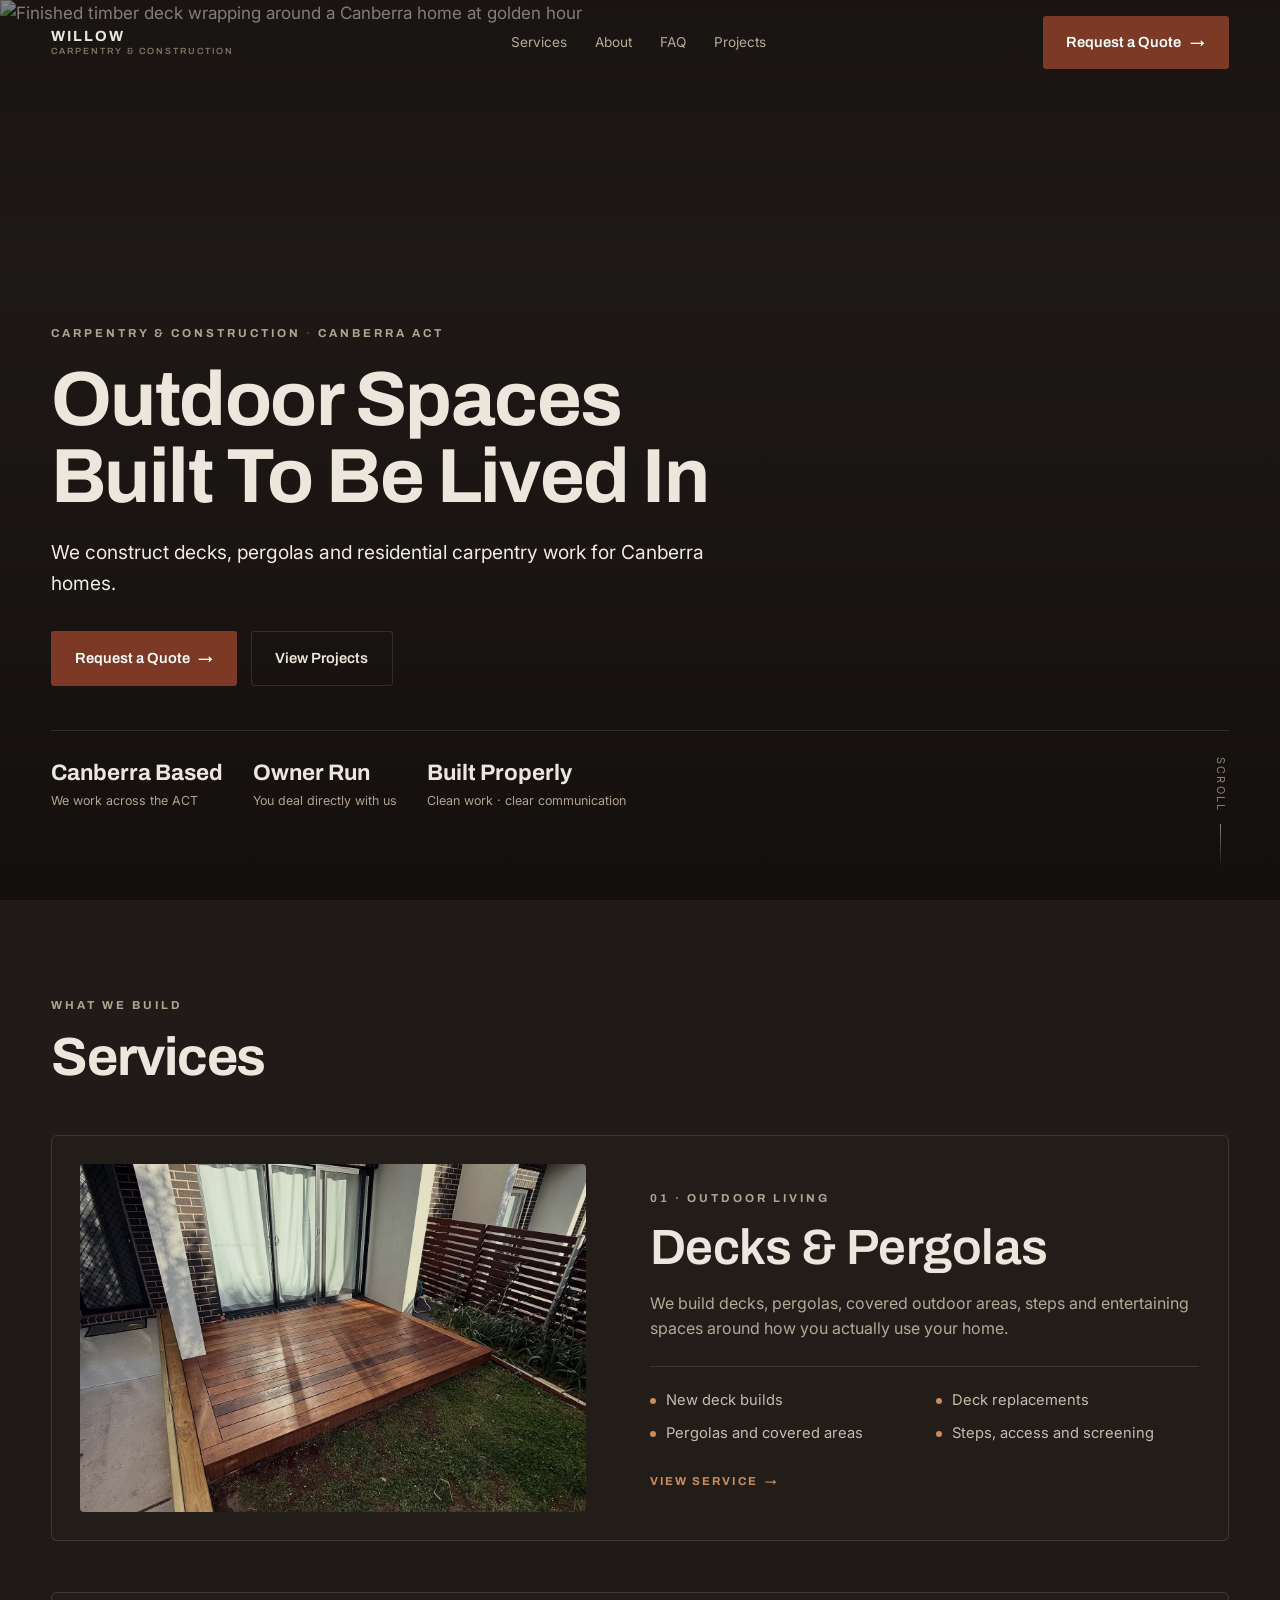
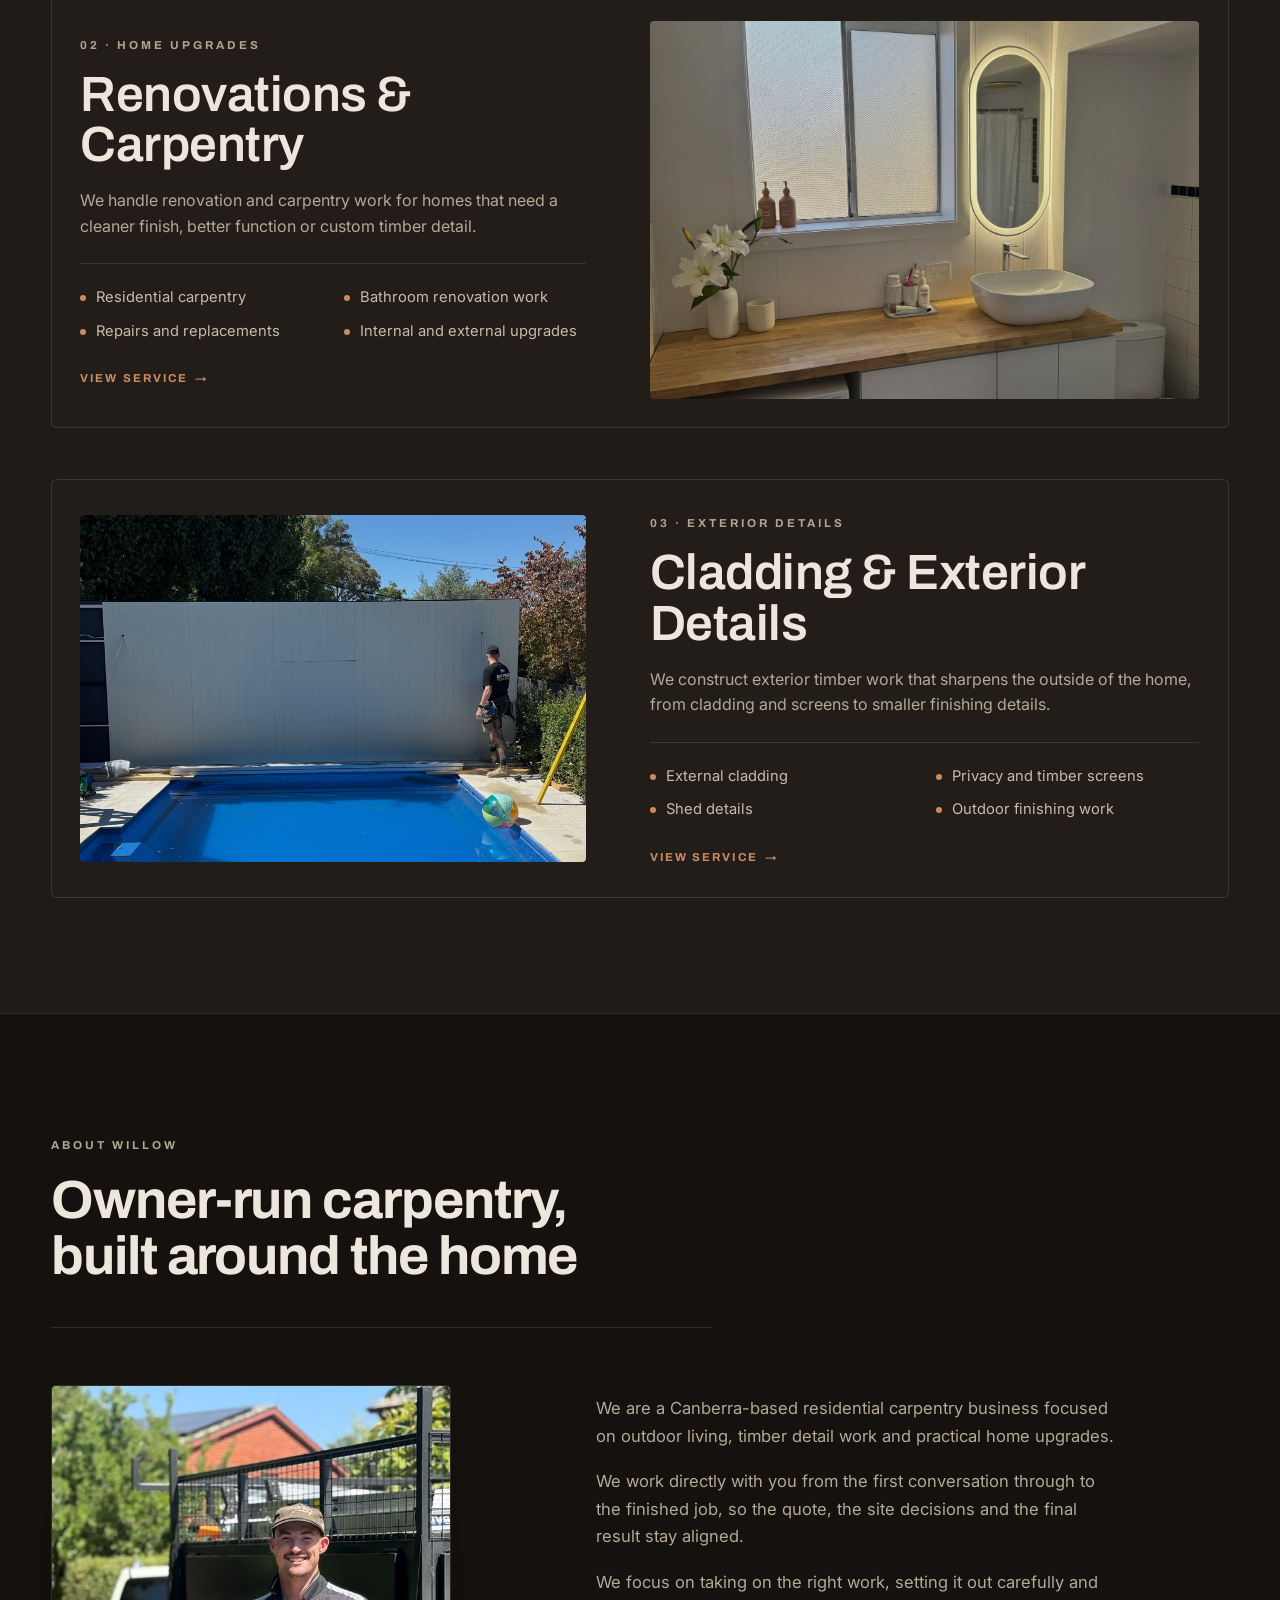
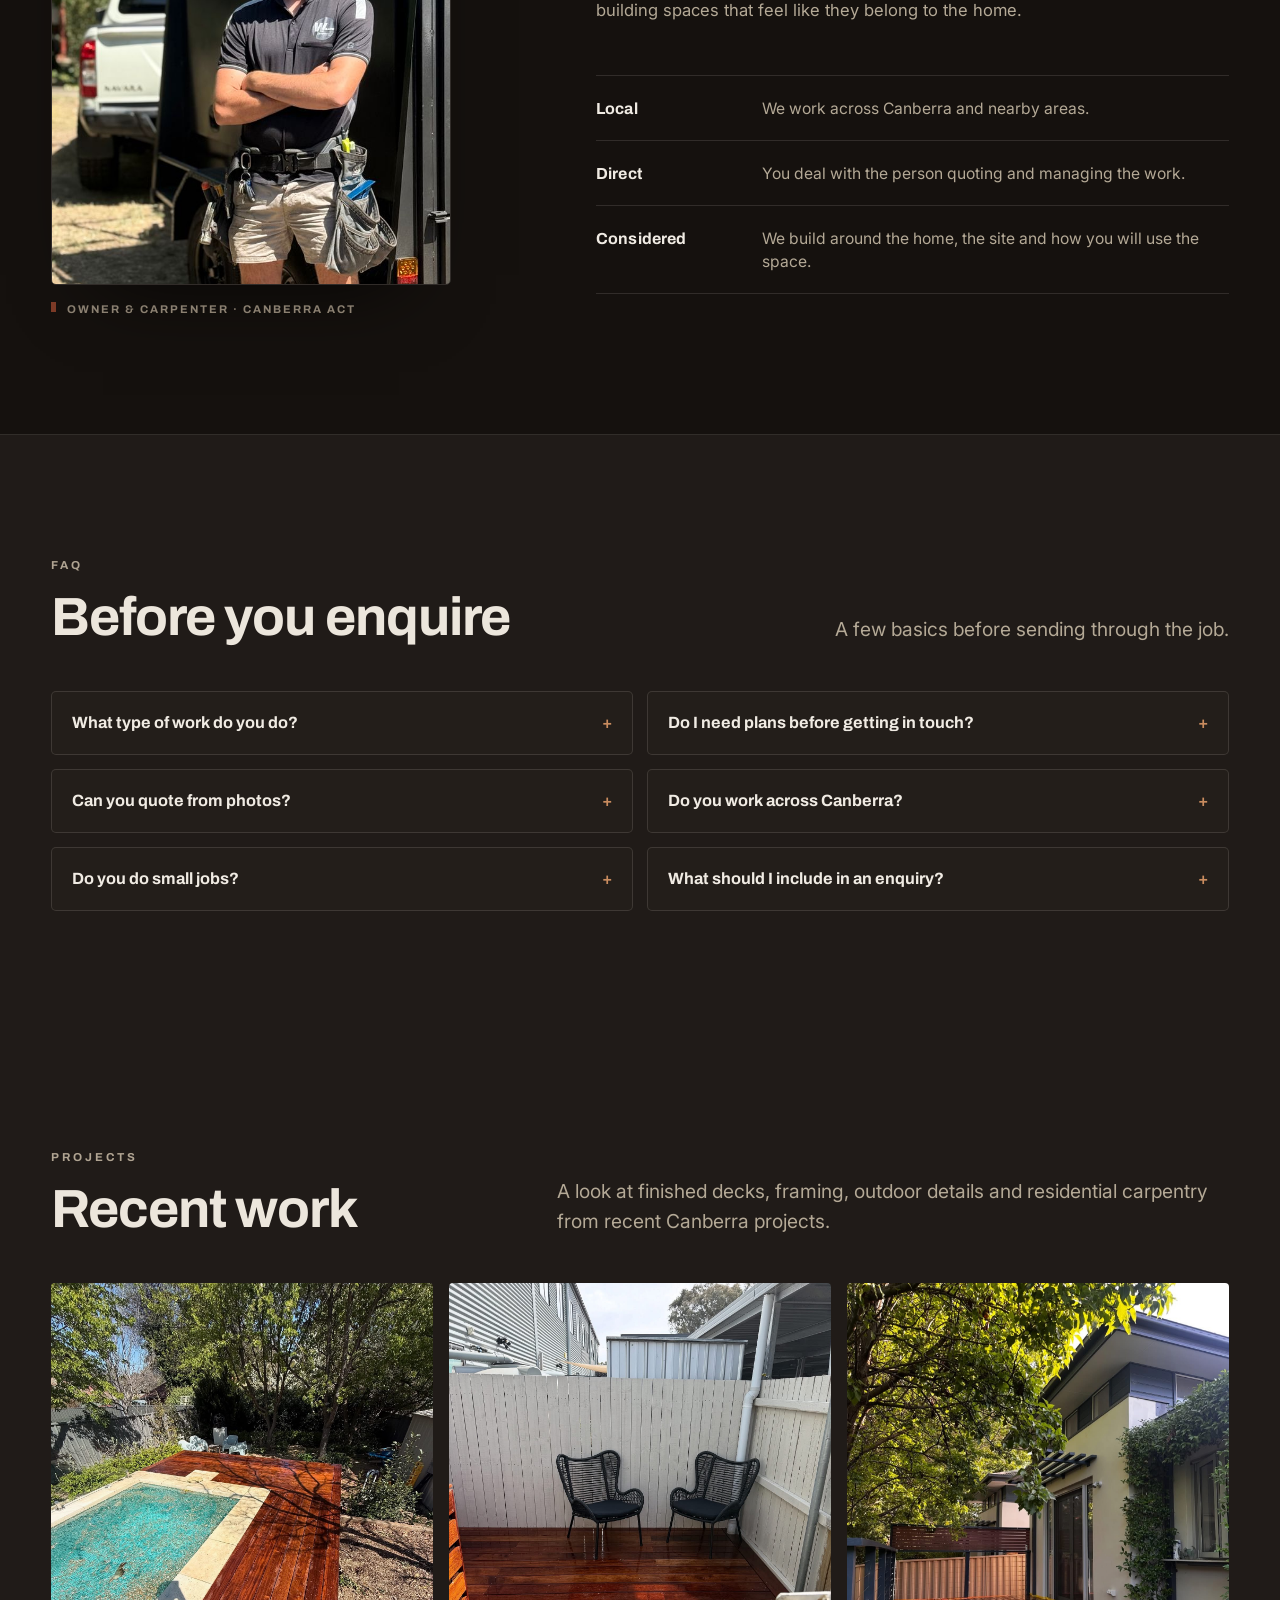
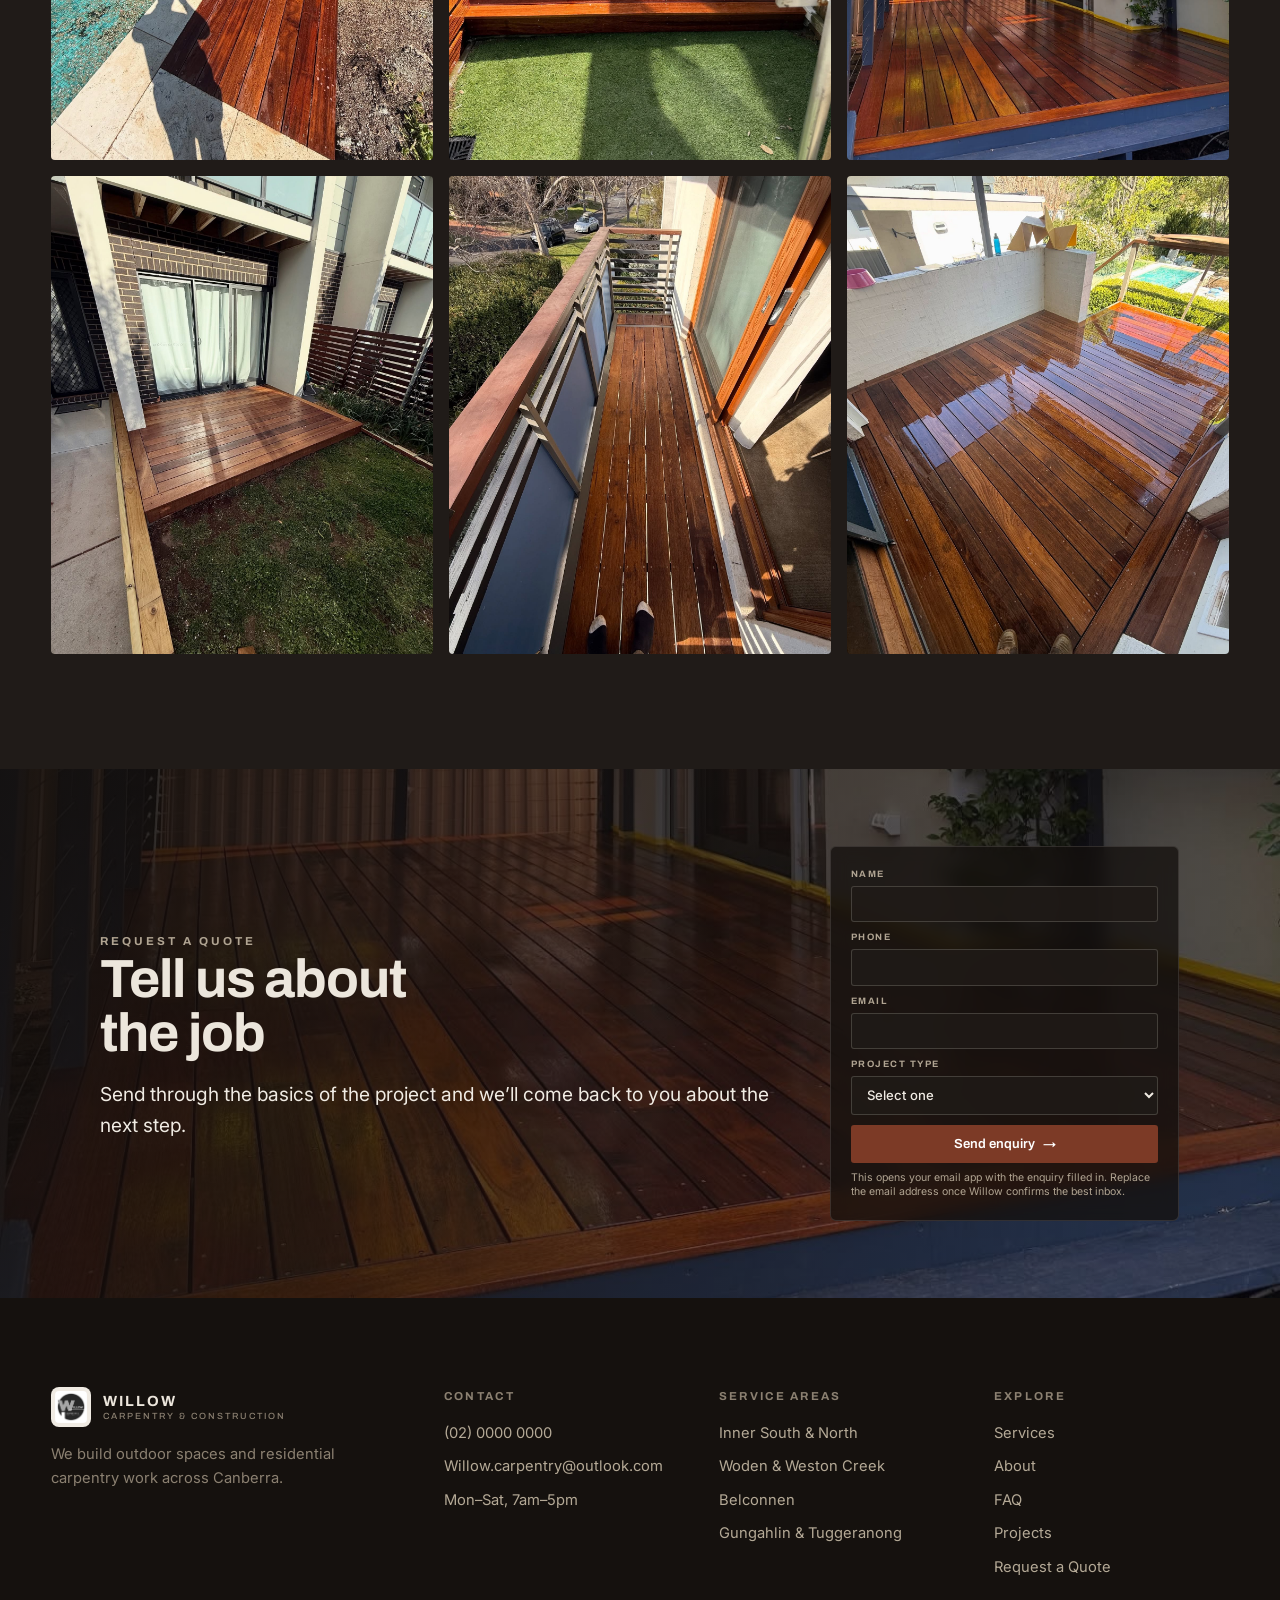
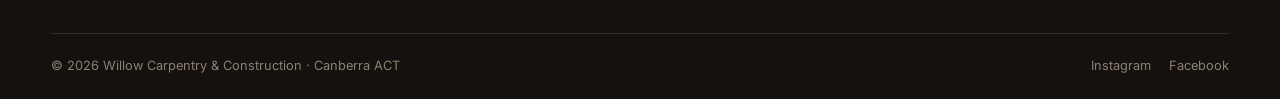
==== index.html @ 85b30475 "Use wordmark in header and update contact email Remove the logo image from the site header so the br" ====
<!DOCTYPE html>
<html lang="en-AU">
<head>
  <meta charset="UTF-8" />
  <meta name="viewport" content="width=device-width, initial-scale=1.0" />
  <title>Willow Carpentry &amp; Construction — Decks, Pergolas &amp; Carpentry in Canberra</title>
  <meta name="description" content="We build decks, pergolas, outdoor areas and residential carpentry work across Canberra ACT. View recent projects and request a quote." />
  <link rel="preconnect" href="https://fonts.googleapis.com" />
  <link rel="preconnect" href="https://fonts.gstatic.com" crossorigin />
  <link href="https://fonts.googleapis.com/css2?family=Archivo:wght@400;500;600;700;800&family=Inter:wght@400;500;600&display=swap" rel="stylesheet" />
  <link rel="stylesheet" href="styles.css" />
  <link rel="stylesheet" href="polish.css" />
  <script>
    document.documentElement.classList.add("js");
    window.addEventListener("load", function () {
      setTimeout(function () {
        if (!window.__willowRevealed) {
          document.querySelectorAll("[data-reveal]").forEach(function (el) {
            el.style.opacity = 1; el.style.transform = "none";
          });
        }
      }, 1400);
    });
  </script>
</head>
<body id="top">

  <header class="nav" id="nav">
    <a class="brand" href="#top" aria-label="Willow Carpentry & Construction home">
      <span class="bt">WILLOW<small>CARPENTRY &amp; CONSTRUCTION</small></span>
    </a>
    <nav class="nav-links">
      <a href="#services">Services</a>
      <a href="#about">About</a>
      <a href="#faq">FAQ</a>
      <a href="#gallery">Projects</a>
    </nav>
    <a href="#quote" class="btn btn-primary nav-cta">Request a Quote <span class="arrow">→</span></a>
    <button class="nav-burger" id="burger" aria-label="Open menu"><span></span><span></span><span></span></button>
  </header>

  <div class="mobile-menu" id="mobileMenu">
    <a href="#services">Services</a>
    <a href="#about">About</a>
    <a href="#faq">FAQ</a>
    <a href="#gallery">Projects</a>
    <a href="#quote" class="btn btn-primary">Request a Quote <span class="arrow">→</span></a>
  </div>

  <section class="hero">
    <div class="hero-bg"><img src="images/hero-finished-deck.jpg" alt="Finished timber deck wrapping around a Canberra home at golden hour" /></div>
    <div class="hero-scrim"></div>
    <div class="hero-inner wrap">
      <span class="eyebrow" data-reveal>Carpentry &amp; Construction<span class="dot"> · </span>Canberra ACT</span>
      <h1 class="display" data-reveal>Outdoor Spaces Built To Be Lived In</h1>
      <p class="lede" data-reveal>We construct decks, pergolas and residential carpentry work for Canberra homes.</p>
      <div class="hero-actions" data-reveal>
        <a href="#quote" class="btn btn-primary">Request a Quote <span class="arrow">→</span></a>
        <a href="#gallery" class="btn btn-ghost">View Projects</a>
      </div>
      <div class="hero-meta" data-reveal>
        <div><div class="n">Canberra Based</div><div class="l">We work across the ACT</div></div>
        <div><div class="n">Owner Run</div><div class="l">You deal directly with us</div></div>
        <div><div class="n">Built Properly</div><div class="l">Clean work · clear communication</div></div>
      </div>
    </div>
    <div class="scroll-cue">Scroll</div>
  </section>

  <section class="section-pad svc-section" id="services">
    <div class="wrap">
      <div class="sec-head" data-reveal>
        <div>
          <span class="eyebrow">What We Build</span>
          <h2 class="display sec-title">Services</h2>
        </div>
      </div>

      <div class="svc-stack">
        <article class="svc-row" data-reveal>
          <a class="svc-row-media" href="/services/decks-pergolas" aria-label="View Decks & Pergolas service">
            <img src="images/willow/deck-20.jpg" alt="Finished timber deck beside the home" loading="lazy" />
          </a>
          <div class="svc-row-copy">
            <span class="eyebrow">01 · Outdoor Living</span>
            <h3>Decks &amp; Pergolas</h3>
            <p>We build decks, pergolas, covered outdoor areas, steps and entertaining spaces around how you actually use your home.</p>
            <ul>
              <li>New deck builds</li>
              <li>Deck replacements</li>
              <li>Pergolas and covered areas</li>
              <li>Steps, access and screening</li>
            </ul>
            <a href="/services/decks-pergolas" class="svc-text-link">View service <span class="arrow">→</span></a>
          </div>
        </article>

        <article class="svc-row alt" data-reveal>
          <a class="svc-row-media" href="/services/renovations-carpentry" aria-label="View Renovations and Carpentry service">
            <img src="images/willow/bathroom-reno.jpg" alt="Bathroom renovation with timber vanity bench" loading="lazy" />
          </a>
          <div class="svc-row-copy">
            <span class="eyebrow">02 · Home Upgrades</span>
            <h3>Renovations &amp; Carpentry</h3>
            <p>We handle renovation and carpentry work for homes that need a cleaner finish, better function or custom timber detail.</p>
            <ul>
              <li>Residential carpentry</li>
              <li>Bathroom renovation work</li>
              <li>Repairs and replacements</li>
              <li>Internal and external upgrades</li>
            </ul>
            <a href="/services/renovations-carpentry" class="svc-text-link">View service <span class="arrow">→</span></a>
          </div>
        </article>

        <article class="svc-row" data-reveal>
          <a class="svc-row-media" href="/services/exterior-carpentry" aria-label="View Cladding and Exterior Details service">
            <img src="images/willow/cladding-large.jpeg" alt="Exterior timber cladding detail with clean board lines" loading="lazy" />
          </a>
          <div class="svc-row-copy">
            <span class="eyebrow">03 · Exterior Details</span>
            <h3>Cladding &amp; Exterior Details</h3>
            <p>We construct exterior timber work that sharpens the outside of the home, from cladding and screens to smaller finishing details.</p>
            <ul>
              <li>External cladding</li>
              <li>Privacy and timber screens</li>
              <li>Shed details</li>
              <li>Outdoor finishing work</li>
            </ul>
            <a href="/services/exterior-carpentry" class="svc-text-link">View service <span class="arrow">→</span></a>
          </div>
        </article>
      </div>
    </div>
  </section>

  <section class="section-pad about-section" id="about">
    <div class="wrap">
      <header class="about-head" data-reveal>
        <span class="eyebrow">About Willow</span>
        <h2 class="display about-title">Owner-run carpentry, built around the home</h2>
      </header>
      <div class="about-body">
        <figure class="about-portrait" data-reveal>
          <img src="images/willow/kingwillah.jpeg" alt="The owner of Willow Carpentry & Construction on site beside the work ute" loading="lazy" />
          <figcaption>Owner &amp; carpenter · Canberra ACT</figcaption>
        </figure>
        <div class="about-copy" data-reveal>
          <p>We are a Canberra-based residential carpentry business focused on outdoor living, timber detail work and practical home upgrades.</p>
          <p>We work directly with you from the first conversation through to the finished job, so the quote, the site decisions and the final result stay aligned.</p>
          <p>We focus on taking on the right work, setting it out carefully and building spaces that feel like they belong to the home.</p>
          <ul class="about-values">
            <li><span class="k">Local</span><span class="v">We work across Canberra and nearby areas.</span></li>
            <li><span class="k">Direct</span><span class="v">You deal with the person quoting and managing the work.</span></li>
            <li><span class="k">Considered</span><span class="v">We build around the home, the site and how you will use the space.</span></li>
          </ul>
        </div>
      </div>
    </div>
  </section>

  <section class="section-pad faq-section" id="faq">
    <div class="wrap">
      <div class="sec-head" data-reveal>
        <div>
          <span class="eyebrow">FAQ</span>
          <h2 class="display sec-title">Before you enquire</h2>
        </div>
        <p class="lede">A few basics before sending through the job.</p>
      </div>

      <div class="faq-grid" data-reveal>
        <details>
          <summary>What type of work do you do?</summary>
          <p>We construct high-quality decks, pergolas, outdoor living areas, residential carpentry, exterior timber details, renovation work and more. Don’t see what you’re after? Give us a call or leave an enquiry with what you’re looking to do.</p>
        </details>
        <details>
          <summary>Do I need plans before getting in touch?</summary>
          <p>No. For most smaller jobs, photos and a clear idea of what you want are enough to start the conversation. If the job needs plans or more detail, we’ll let you know before quoting.</p>
        </details>
        <details>
          <summary>Can you quote from photos?</summary>
          <p>Photos help us understand the job, but we’ll usually need to see the site before giving a proper quote.</p>
        </details>
        <details>
          <summary>Do you work across Canberra?</summary>
          <p>Yes. We work across Canberra and nearby areas depending on the job, location and schedule.</p>
        </details>
        <details>
          <summary>Do you do small jobs?</summary>
          <p>Yes, depending on the scope and schedule. Send through the details and we’ll let you know whether it’s a good fit.</p>
        </details>
        <details>
          <summary>What should I include in an enquiry?</summary>
          <p>Include your suburb, the type of work, rough timing, a short description and any photos of the area. The clearer the enquiry, the easier it is for us to come back with the next step.</p>
        </details>
      </div>
    </div>
  </section>

  <section class="section-pad" id="gallery">
    <div class="wrap">
      <div class="sec-head" data-reveal>
        <div>
          <span class="eyebrow">Projects</span>
          <h2 class="display sec-title">Recent work</h2>
        </div>
        <p class="lede">A look at finished decks, framing, outdoor details and residential carpentry from recent Canberra projects.</p>
      </div>
      <div class="gallery" data-reveal></div>
    </div>
  </section>

  <section class="final quote-final" id="quote">
    <div class="final-bg"><img src="images/willow/IMG_0203.JPG" alt="Raised timber deck and steps beside a two-storey home" loading="lazy" /></div>
    <div class="final-scrim"></div>
    <div class="wrap final-inner">
      <div class="quote-copy">
        <span class="eyebrow" data-reveal>Request A Quote</span>
        <h2 class="display" data-reveal>Tell us about the job</h2>
        <p class="lede" data-reveal>Send through the basics of the project and we’ll come back to you about the next step.</p>
      </div>
      <form class="quote-form" id="quoteForm" action="mailto:Willow.carpentry@outlook.com" method="post" enctype="text/plain" data-reveal>
        <label>Name<input type="text" name="name" autocomplete="name" required /></label>
        <label>Phone<input type="tel" name="phone" autocomplete="tel" required /></label>
        <label>Email<input type="email" name="email" autocomplete="email" /></label>
        <label>Project type
          <select name="project type" required>
            <option value="">Select one</option>
            <option>Deck or pergola</option>
            <option>Renovation or carpentry</option>
            <option>Cladding or exterior detail</option>
            <option>Other</option>
          </select>
        </label>
        <button class="btn btn-primary" type="submit">Send enquiry <span class="arrow">→</span></button>
        <p class="quote-note">This opens your email app with the enquiry filled in. Replace the email address once Willow confirms the best inbox.</p>
      </form>
    </div>
  </section>

  <footer class="footer">
    <div class="wrap">
      <div class="footer-grid">
        <div>
          <a class="brand" href="#top">
            <img src="images/willow-logo.png" alt="Willow Carpentry & Construction logo" />
            <span class="bt">WILLOW<small>CARPENTRY &amp; CONSTRUCTION</small></span>
          </a>
          <p class="footer-blurb">We build outdoor spaces and residential carpentry work across Canberra.</p>
        </div>
        <div>
          <h4>Contact</h4>
          <ul>
            <li><a href="tel:+61200000000">(02) 0000 0000</a></li>
            <li><a href="mailto:Willow.carpentry@outlook.com">Willow.carpentry@outlook.com</a></li>
            <li>Mon–Sat, 7am–5pm</li>
          </ul>
        </div>
        <div>
          <h4>Service Areas</h4>
          <ul>
            <li>Inner South &amp; North</li>
            <li>Woden &amp; Weston Creek</li>
            <li>Belconnen</li>
            <li>Gungahlin &amp; Tuggeranong</li>
          </ul>
        </div>
        <div>
          <h4>Explore</h4>
          <ul>
            <li><a href="#services">Services</a></li>
            <li><a href="#about">About</a></li>
            <li><a href="#faq">FAQ</a></li>
            <li><a href="#gallery">Projects</a></li>
            <li><a href="#quote">Request a Quote</a></li>
          </ul>
        </div>
      </div>
      <div class="footer-bottom">
        <span>© 2026 Willow Carpentry &amp; Construction · Canberra ACT</span>
        <div class="socials"><a href="https://www.instagram.com/willow_carpentry/" target="_blank" rel="noopener">Instagram</a><a href="https://www.facebook.com/profile.php?id=61577260306825" target="_blank" rel="noopener">Facebook</a></div>
      </div>
    </div>
  </footer>

  <div class="lightbox" id="lightbox" aria-hidden="true">
    <button class="lb-close" id="lbClose" aria-label="Close image">×</button>
    <img src="" alt="" id="lbImg" />
  </div>

  <script type="module" src="app.js"></script>
</body>
</html>
---- styles.css ----
/* Willow Carpentry & Construction — premium Canberra portfolio
   Palette read from the project photos: warm charcoal, off-white, jarrah timber,
   muted sandstone, subtle sage greenery. Colour used sparingly; photography leads. */

:root {
  --charcoal:     #201B18;
  --charcoal-2:   #2A2420;
  --charcoal-3:   #352E29;
  --offwhite:     #F0EBE3;
  --offwhite-2:   #E7E0D4;
  --stone:        #C7BCA9;
  --stone-mute:   #B0A492;
  --stone-dim:    #8B8071;
  --jarrah:       #7C3A26;   /* deep brick-red timber — primary action (not orange) */
  --jarrah-deep:  #5E2C1D;
  --ember:        #C98C5F;    /* warm muted highlight for small accents */
  --sage:         #616B53;
  --text:         #ECE6DC;
  --text-mute:    #B4A996;
  --line:         rgba(236, 230, 220, 0.13);
  --line-dark:    rgba(32, 27, 24, 0.16);

  --ff-display: "Archivo", system-ui, sans-serif;
  --ff-body: "Inter", system-ui, sans-serif;

  --maxw: 1340px;
  --gutter: clamp(20px, 4vw, 60px);
}

* { box-sizing: border-box; margin: 0; padding: 0; }
html { scroll-behavior: smooth; -webkit-font-smoothing: antialiased; }
body { font-family: var(--ff-body); background: var(--charcoal); color: var(--text); line-height: 1.6; font-size: 17px; overflow-x: hidden; }
img { display: block; max-width: 100%; }
a { color: inherit; text-decoration: none; }
button { font-family: inherit; cursor: pointer; border: none; background: none; color: inherit; }

/* ---------- Type ---------- */
.display { font-family: var(--ff-display); font-weight: 700; letter-spacing: -0.02em; line-height: 1.0; text-wrap: balance; }
h1.display { font-size: clamp(2.5rem, 6vw, 5.2rem); }
h2.display { font-size: clamp(2rem, 4.2vw, 3.6rem); }
h3 { font-family: var(--ff-display); font-weight: 600; letter-spacing: -0.01em; }
.eyebrow { font-family: var(--ff-display); font-size: 0.72rem; font-weight: 700; letter-spacing: 0.26em; text-transform: uppercase; color: var(--stone-mute); }
.eyebrow .dot { color: var(--jarrah); }
.lede { font-size: clamp(1.04rem, 1.5vw, 1.26rem); color: var(--text-mute); max-width: 56ch; }

/* ---------- Layout ---------- */
.wrap { max-width: var(--maxw); margin: 0 auto; padding-inline: var(--gutter); }
section { position: relative; }
.section-pad { padding-block: clamp(74px, 9vw, 126px); }
.on-light { background: var(--offwhite); color: var(--charcoal); }
.on-light .eyebrow { color: var(--stone-dim); }
.on-light .eyebrow .dot { color: var(--jarrah); }
.on-light .lede { color: #5b534a; }

/* ---------- Buttons ---------- */
.btn { display: inline-flex; align-items: center; gap: 0.6em; font-family: var(--ff-display); font-weight: 600; font-size: 0.92rem; padding: 1em 1.6em; border-radius: 3px; transition: transform .35s cubic-bezier(.2,.7,.2,1), background .3s, border-color .3s, color .3s; }
.btn .arrow { transition: transform .35s cubic-bezier(.2,.7,.2,1); }
.btn:hover .arrow { transform: translateX(4px); }
.btn-primary { background: var(--jarrah); color: #fff; }
.btn-primary:hover { background: var(--jarrah-deep); transform: translateY(-2px); }
.btn-ghost { border: 1px solid var(--line); color: var(--text); }
.btn-ghost:hover { border-color: var(--text); transform: translateY(-2px); }
.on-light .btn-ghost { border-color: var(--line-dark); color: var(--charcoal); }
.on-light .btn-ghost:hover { border-color: var(--charcoal); }

/* ---------- Nav ---------- */
.nav { position: fixed; inset: 0 0 auto 0; z-index: 60; display: flex; align-items: center; justify-content: space-between; padding: 16px var(--gutter); transition: background .4s, backdrop-filter .4s, padding .4s, border-color .4s; border-bottom: 1px solid transparent; }
.nav.scrolled { background: rgba(24,20,17,.86); backdrop-filter: blur(12px); padding-block: 11px; border-bottom: 1px solid var(--line); }
.brand { display: flex; align-items: center; gap: 12px; }
.brand img { height: 40px; width: 40px; object-fit: contain; background: var(--offwhite); border-radius: 8px; padding: 4px; }
.brand .bt { font-family: var(--ff-display); font-weight: 700; letter-spacing: 0.14em; font-size: 0.92rem; line-height: 1; }
.brand .bt small { display: block; font-size: 0.56rem; font-weight: 500; letter-spacing: 0.22em; color: var(--stone-dim); margin-top: 3px; }
.nav-links { display: flex; gap: 28px; align-items: center; }
.nav-links a { font-size: 0.85rem; color: var(--text-mute); transition: color .25s; }
.nav-links a:hover { color: var(--text); }
.nav-burger { display: none; flex-direction: column; gap: 5px; padding: 6px; }
.nav-burger span { width: 24px; height: 2px; background: var(--text); transition: .3s; }
.mobile-menu { position: fixed; inset: 0; z-index: 55; background: rgba(20,16,14,.97); backdrop-filter: blur(8px); display: flex; flex-direction: column; justify-content: center; gap: 8px; padding: var(--gutter); transform: translateY(-100%); transition: transform .45s cubic-bezier(.2,.7,.2,1); }
.mobile-menu.open { transform: translateY(0); }
.mobile-menu a { font-family: var(--ff-display); font-size: 1.7rem; font-weight: 600; padding: 11px 0; border-bottom: 1px solid var(--line); }
.mobile-menu .btn { margin-top: 22px; align-self: flex-start; }

/* ---------- Hero ---------- */
.hero { min-height: 100svh; display: flex; align-items: flex-end; position: relative; overflow: hidden; }
.hero-bg { position: absolute; inset: 0; z-index: 0; }
.hero-bg img { position: absolute; inset: 0; width: 100%; height: 100%; object-fit: cover; object-position: center 60%; }
.hero-scrim { position: absolute; inset: 0; z-index: 1; background: linear-gradient(to top, rgba(18,14,12,.92) 0%, rgba(18,14,12,.4) 45%, rgba(18,14,12,.2) 72%, rgba(18,14,12,.5) 100%); }
.hero-inner { position: relative; z-index: 10; width: 100%; padding-top: clamp(96px, 14vh, 132px); padding-bottom: clamp(46px, 7vw, 92px); }
.hero h1 { max-width: 15ch; margin-top: 16px; }
.hero .lede { margin-top: 22px; color: var(--offwhite); }
.hero-actions { display: flex; gap: 14px; margin-top: 32px; flex-wrap: wrap; }
.hero-meta { display: flex; gap: 30px; margin-top: 44px; padding-top: 24px; border-top: 1px solid var(--line); flex-wrap: wrap; }
.hero-meta .n { font-family: var(--ff-display); font-weight: 700; font-size: 1.4rem; }
.hero-meta .l { font-size: 0.78rem; color: var(--stone-mute); }
.scroll-cue { position: absolute; right: var(--gutter); bottom: 32px; z-index: 2; font-size: 0.68rem; letter-spacing: 0.2em; text-transform: uppercase; color: var(--stone-dim); writing-mode: vertical-rl; display: flex; align-items: center; gap: 12px; }
.scroll-cue::after { content: ""; width: 1px; height: 44px; background: linear-gradient(var(--stone-dim), transparent); }

/* ---------- Section head ---------- */
.sec-head { display: flex; justify-content: space-between; align-items: flex-end; gap: 40px; flex-wrap: wrap; margin-bottom: 46px; }
.sec-head .sec-title { max-width: 20ch; margin-top: 14px; }

/* ---------- Story (before / after side by side) ---------- */
.story + .story { border-top: 1px solid var(--line); margin-top: clamp(2rem, 3.5vw, 3.5rem); padding-top: clamp(2rem, 3.5vw, 3.5rem); }
.on-light .story + .story { border-top: 1px solid var(--line-dark); }
.story-head { max-width: 760px; margin-bottom: clamp(1.5rem, 2.5vw, 2rem); }
.story-head h2 { margin: 10px 0 14px; }
.ba-pair { display: grid; grid-template-columns: 1fr 1fr; gap: 14px; }
.ba-card { position: relative; height: clamp(320px, 42vw, 520px); overflow: hidden; border-radius: 4px; box-shadow: 0 26px 60px -34px rgba(0,0,0,.7); }
.ba-card img { width: 100%; height: 100%; object-fit: cover; transition: transform 1s cubic-bezier(.2,.7,.2,1); }
.ba-card:hover img { transform: scale(1.04); }
.ba-badge { position: absolute; z-index: 2; top: 12px; left: 12px; font-family: var(--ff-display); font-size: 0.58rem; font-weight: 700; letter-spacing: 0.16em; text-transform: uppercase; padding: 5px 9px; background: rgba(18,14,12,.72); backdrop-filter: blur(4px); border-radius: 3px; color: var(--offwhite); }
.ba-badge.finished { color: var(--ember); }
.story-meta { display: flex; gap: 28px; margin-top: 26px; flex-wrap: wrap; }
.story-meta .k { font-family: var(--ff-display); font-weight: 700; font-size: 1.1rem; }
.story-meta .v { font-size: 0.8rem; color: var(--stone-dim); }
.on-light .story-meta .v { color: var(--stone-dim); }
/* Frame-to-Finish: compact module rhythm (tighter padding + controlled heading scale) */
#transformation { padding-block: clamp(4rem, 7vw, 7rem); }
#transformation .sec-head { margin-bottom: clamp(1.75rem, 3vw, 2.5rem); }
#transformation .sec-head .sec-title { font-size: clamp(2.4rem, 4.4vw, 3.5rem); }
#transformation .story-head h2 { font-size: clamp(2rem, 3.4vw, 2.8rem); }

/* ---------- Services: full-height image panel navigation (adapted 21st.dev "Expanding Cards") ---------- */
.svc-section .sec-head { margin-bottom: 0; }
/* three full-bleed panels with interlocking ~8deg diagonal cuts (clip-path),
   separated by a dark angled gutter that follows the same angle. The gutter is
   the section background showing through where adjacent panels are clipped. */
.svc-panels { --cut: clamp(54px, 6vw, 90px); --gutter: 16px; display: flex;
  width: min(100% - 48px, 1680px); margin: clamp(40px, 5vw, 64px) auto 0; padding: var(--gutter); background: var(--charcoal); }
.svc-panel { position: relative; display: block; flex: 0 0 calc((100% + 2 * var(--cut)) / 3); height: clamp(520px, 68vh, 760px); overflow: hidden; background: var(--charcoal-2); box-shadow: inset 0 0 52px rgba(0, 0, 0, 0.42); }
.svc-panel:nth-child(2), .svc-panel:nth-child(3) { margin-left: calc(-1 * var(--cut)); }
.svc-panel:nth-child(1) { clip-path: polygon(0 0, calc(100% - var(--gutter)) 0, calc(100% - var(--cut) - var(--gutter)) 100%, 0 100%); }
.svc-panel:nth-child(2) { clip-path: polygon(var(--cut) 0, calc(100% - var(--gutter)) 0, calc(100% - var(--cut) - var(--gutter)) 100%, 0 100%); }
.svc-panel:nth-child(3) { clip-path: polygon(var(--cut) 0, 100% 0, 100% 100%, 0 100%); }
.svc-panel img { position: absolute; inset: 0; width: 100%; height: 100%; object-fit: cover; object-position: center;
  filter: brightness(0.82) saturate(0.96); transition: transform 1.1s cubic-bezier(.2,.7,.2,1), filter .6s ease; }
.svc-panel:hover img, .svc-panel:focus-visible img { transform: scale(1.05); filter: brightness(1) saturate(1.05); }
/* middle panel (bathroom): focus the crop on the vanity / timber benchtop / mirror / window
   and keep the brighter photo from washing out under a lighter overlay */
.svc-panel:nth-child(2) img { object-position: 55% 32%; filter: brightness(0.9) saturate(0.98); }
.svc-panel:nth-child(2):hover img { filter: brightness(1.02) saturate(1.02); }
.svc-panel-scrim { position: absolute; inset: 0; z-index: 1; transition: background .5s ease;
  background: linear-gradient(to top, rgba(18,14,12,.92) 0%, rgba(18,14,12,.45) 42%, rgba(18,14,12,.12) 78%, rgba(18,14,12,.3) 100%); }
.svc-panel:nth-child(2) .svc-panel-scrim {
  background: linear-gradient(to top, rgba(18,14,12,.88) 0%, rgba(18,14,12,.34) 42%, rgba(18,14,12,.06) 74%, rgba(18,14,12,.14) 100%); }
.svc-panel:hover .svc-panel-scrim { background: linear-gradient(to top, rgba(18,14,12,.9) 0%, rgba(18,14,12,.34) 45%, rgba(18,14,12,.05) 82%, rgba(18,14,12,.2) 100%); }
/* shared text grid: text block bottom-anchored at one offset on every panel, with
   2-line title space reserved so titles, descriptions and links line up across all three */
.svc-panel-body { position: absolute; z-index: 2; left: 0; right: 0; top: auto; bottom: clamp(2rem, 5vw, 5rem);
  padding-left: clamp(26px, 2.4vw, 40px); padding-right: clamp(26px, 2.4vw, 40px); }
/* keep text clear of the diagonal cut on the cut side(s) */
.svc-panel:nth-child(1) .svc-panel-body, .svc-panel:nth-child(2) .svc-panel-body { padding-right: calc(var(--cut) + var(--gutter) + clamp(14px, 1.6vw, 26px)); }
.svc-panel:nth-child(3) .svc-panel-body { padding-left: calc(var(--gutter) + clamp(22px, 2.2vw, 38px)); }
.svc-panel-body h3 { display: flex; align-items: flex-end; min-height: 2.12em; margin: 0 0 1rem; max-width: clamp(16rem, 24vw, 22rem);
  font-family: var(--ff-display); font-weight: 700; letter-spacing: -0.01em; font-size: clamp(1.7rem, 2.2vw, 2.4rem); line-height: 1.06; color: var(--offwhite); }
.svc-panel-body p { margin: 0 0 1.5rem; max-width: clamp(16rem, 24vw, 22rem); color: var(--stone); font-size: 0.96rem; line-height: 1.5; opacity: .92; transform: translateY(4px); transition: opacity .45s ease, transform .45s ease; }
.svc-panel:hover .svc-panel-body p { opacity: 1; transform: none; }
.svc-panel-link { display: inline-flex; align-items: center; gap: 0.6em; margin-top: 0; font-family: var(--ff-display); font-size: 0.72rem; font-weight: 700; letter-spacing: 0.18em; text-transform: uppercase; color: var(--ember); }
.svc-panel-link .arrow { transition: transform .35s cubic-bezier(.2,.7,.2,1); }
.svc-panel:hover .svc-panel-link .arrow { transform: translateX(5px); }

/* ---------- Project gallery (masonry) ---------- */
.gallery { display: flex; flex-wrap: wrap; gap: 16px; justify-content: center; }
.gallery .g-item { position: relative; flex: 0 0 calc((100% - 32px) / 3); aspect-ratio: 4 / 5; overflow: hidden; border-radius: 4px; cursor: zoom-in; }
.gallery .g-item img { width: 100%; height: 100%; object-fit: cover; display: block; transition: transform 1s cubic-bezier(.2,.7,.2,1), filter .4s; }
.gallery .g-item:hover img { transform: scale(1.04); filter: brightness(1.05); }
.gallery .g-cap { position: absolute; z-index: 2; left: 14px; bottom: 12px; font-family: var(--ff-display); font-size: 0.62rem; font-weight: 700; letter-spacing: 0.14em; text-transform: uppercase; color: var(--offwhite); background: rgba(18,14,12,.6); backdrop-filter: blur(4px); padding: 5px 10px; border-radius: 3px; opacity: 0; transition: opacity .3s; }
.gallery .g-item:hover .g-cap { opacity: 1; }
.gallery .g-item.g-ph { display: flex; align-items: center; justify-content: center; text-align: center; cursor: default;
  aspect-ratio: 4 / 5; background: linear-gradient(155deg, var(--charcoal-3), var(--charcoal-2)); border: 1px dashed var(--line); }
.gallery .g-item.g-ph span { font-family: var(--ff-display); font-size: 0.68rem; font-weight: 700; letter-spacing: 0.16em; text-transform: uppercase; color: var(--stone-dim); line-height: 1.7; }

/* lightbox */
.lightbox { position: fixed; inset: 0; z-index: 120; display: none; align-items: center; justify-content: center; background: rgba(14,11,9,.93); backdrop-filter: blur(10px); padding: 4vh 4vw; }
.lightbox.open { display: flex; }
.lightbox img { max-width: 92vw; max-height: 90vh; object-fit: contain; border-radius: 4px; }
.lightbox .lb-close { position: absolute; top: 22px; right: 26px; font-size: 2rem; color: var(--stone); line-height: 1; }



/* ---------- Final CTA ---------- */
.final { position: relative; min-height: 74svh; display: flex; align-items: center; overflow: hidden; }
.final-bg { position: absolute; inset: 0; z-index: 0; }
.final-bg img { width: 100%; height: 100%; object-fit: cover; object-position: center 55%; }
.final-scrim { position: absolute; inset: 0; z-index: 1; background: linear-gradient(110deg, rgba(18,14,12,.92) 0%, rgba(18,14,12,.6) 58%, rgba(18,14,12,.35) 100%); }
.final-inner { position: relative; z-index: 2; }
.final h2 { max-width: 16ch; }
.final .lede { color: var(--offwhite); margin-top: 18px; }
.final .btn { margin-top: 30px; }

/* ---------- Footer ---------- */
.footer { background: #15110E; padding-top: clamp(62px, 7vw, 94px); }
.footer-grid { display: grid; grid-template-columns: 1.5fr 1fr 1fr 1fr; gap: 40px; padding-bottom: 54px; }
.footer .brand { margin-bottom: 16px; }
.footer-blurb { color: var(--stone-dim); font-size: 0.92rem; max-width: 32ch; }
.footer h4 { font-family: var(--ff-display); font-size: 0.72rem; letter-spacing: 0.2em; text-transform: uppercase; color: var(--stone-dim); margin-bottom: 16px; }
.footer ul { list-style: none; display: flex; flex-direction: column; gap: 10px; }
.footer ul a, .footer ul li { color: var(--text-mute); font-size: 0.92rem; transition: color .25s; }
.footer ul a:hover { color: var(--ember); }
.footer-bottom { border-top: 1px solid var(--line); padding: 22px 0; display: flex; justify-content: space-between; gap: 14px; flex-wrap: wrap; color: var(--stone-dim); font-size: 0.8rem; }
.footer-bottom .socials { display: flex; gap: 18px; }
.footer-bottom .socials a:hover { color: var(--ember); }

/* ---------- Builderino polish: signature seam, spec sheet, a11y ---------- */

/* gallery items are real buttons now — reset and keep masonry behaviour */
.gallery .g-item { display: block; width: 100%; padding: 0; text-align: left; background: none; border: none; font: inherit; color: inherit; }

/* before → after seam: the signature element of the transformation */
.ba-pair { position: relative; }
.ba-seam { position: absolute; z-index: 3; left: 50%; top: 50%; transform: translate(-50%, -50%);
  display: flex; align-items: center; gap: 9px; padding: 8px 14px;
  background: rgba(18,14,12,.86); backdrop-filter: blur(6px);
  border: 1px solid rgba(201,140,95,.4); border-radius: 100px;
  font-family: var(--ff-display); font-size: 0.6rem; font-weight: 700; letter-spacing: 0.16em; text-transform: uppercase; color: var(--offwhite);
  box-shadow: 0 14px 34px -18px rgba(0,0,0,.8); white-space: nowrap; }
.ba-seam i { color: var(--ember); font-style: normal; font-size: 0.95rem; line-height: 1; transform: translateY(-1px); }

/* spec-sheet treatment under each story — encodes real build info */
.story-meta.spec { gap: 0; border-top: 1px solid var(--line); margin-top: 28px; padding-top: 0; }
.on-light .story-meta.spec { border-top: 1px solid var(--line-dark); }
.story-meta.spec > div { flex: 1; min-width: 140px; padding: 18px 22px 0 0; }
.story-meta.spec > div + div { border-left: 1px solid var(--line); padding-left: 22px; }
.on-light .story-meta.spec > div + div { border-left: 1px solid var(--line-dark); }
.story-meta.spec .k { font-size: 1.05rem; }
.story-meta.spec .v { font-family: var(--ff-display); font-size: 0.6rem; font-weight: 700; letter-spacing: 0.16em; text-transform: uppercase; color: var(--stone-mute); margin-top: 5px; }
.on-light .story-meta.spec .v { color: var(--stone-dim); }

/* ---------- Keyboard focus (visible, on-brand) ---------- */
:focus-visible { outline: 2px solid var(--ember); outline-offset: 3px; border-radius: 2px; }
.g-item:focus-visible { outline-offset: -3px; }

/* ---------- Reduced motion ---------- */
@media (prefers-reduced-motion: reduce) {
  * { animation-duration: 0.001ms !important; animation-iteration-count: 1 !important; transition-duration: 0.001ms !important; scroll-behavior: auto !important; }
  .hero-bg img { transform: none !important; }
  .js [data-reveal] { opacity: 1 !important; transform: none !important; }
}

/* ---------- Reveal base (class-driven, fail-safe in <head> + app.js) ---------- */
.js [data-reveal] { opacity: 0; transform: translateY(22px); will-change: opacity, transform;
  transition: opacity .7s cubic-bezier(.2,.7,.2,1), transform .7s cubic-bezier(.2,.7,.2,1); }
.js [data-reveal].is-in { opacity: 1; transform: none; }

/* ========== Service detail pages ========== */
.sp-header { padding-top: clamp(112px, 16vh, 152px); }
.back-link { display: inline-flex; align-items: center; gap: 0.5em; font-family: var(--ff-display); font-size: 0.72rem; font-weight: 700; letter-spacing: 0.16em; text-transform: uppercase; color: var(--stone-mute); transition: color .25s; }
.back-link:hover { color: var(--ember); }
.sp-header .back-link { margin-bottom: 22px; }
/* split hero: copy left, large service image right (connects to the homepage panel) */
.sp-hero { display: grid; grid-template-columns: 1.05fr 0.95fr; gap: clamp(34px, 5vw, 76px); align-items: center; margin-top: clamp(26px, 3vw, 40px); }
.sp-hero-copy h1 { font-size: clamp(2.4rem, 5vw, 4rem); margin: 0; line-height: 1.02; }
.sp-hero-copy .lede { margin-top: 18px; color: var(--offwhite); max-width: 32ch; }
.sp-hero-copy .sp-body { margin-top: 24px; }
.sp-hero-copy .sp-body p { color: var(--text-mute); max-width: 52ch; }
.sp-hero-copy .sp-body p + p { margin-top: 14px; }
.sp-hero-media { position: relative; aspect-ratio: 4 / 5; border-radius: 6px; overflow: hidden; box-shadow: 0 30px 70px -42px rgba(0,0,0,.85); }
.sp-hero-media img { width: 100%; height: 100%; object-fit: cover; }
.sp-hero-media .sp-hero-scrim { position: absolute; inset: 0; background: linear-gradient(120deg, rgba(18,14,12,.34) 0%, rgba(18,14,12,.04) 45%, rgba(18,14,12,.2) 100%); }
/* designed "what this can include": numbered rows, two columns, thin dividers */
.sp-incl-h { font-family: var(--ff-display); font-weight: 700; font-size: clamp(1.2rem, 2vw, 1.65rem); color: var(--offwhite); letter-spacing: -0.01em; }
.incl-grid { list-style: none; display: grid; grid-template-columns: 1fr 1fr; gap: 0 clamp(36px, 5vw, 80px); margin-top: 22px; }
.incl-grid li { display: flex; align-items: baseline; gap: 16px; padding: 16px 2px; border-top: 1px solid var(--line); color: var(--text); font-size: 1rem; }
.incl-grid .incl-n { font-family: var(--ff-display); font-weight: 700; font-size: 0.72rem; letter-spacing: 0.12em; color: var(--ember); min-width: 1.6em; }
.sp-grid { display: grid; grid-template-columns: repeat(3, 1fr); gap: 14px; margin-top: 40px; }
.sp-tile { position: relative; aspect-ratio: 4 / 3; overflow: hidden; border-radius: 4px; display: block; background: var(--charcoal-2); }
.sp-tile img { position: absolute; inset: 0; width: 100%; height: 100%; object-fit: cover; filter: brightness(0.9); transition: transform .9s cubic-bezier(.2,.7,.2,1), filter .5s; }
.sp-tile:hover img { transform: scale(1.05); filter: brightness(1.03); }
.sp-tile .sp-scrim { position: absolute; inset: 0; z-index: 1; background: linear-gradient(to top, rgba(18,14,12,.85), transparent 58%); }
.sp-tile .sp-label { position: absolute; z-index: 2; left: 0; bottom: 0; padding: 18px 20px; font-family: var(--ff-display); font-weight: 600; font-size: 1rem; color: var(--offwhite); }
.sp-tile.ph { display: flex; align-items: center; justify-content: center; text-align: center; padding: 20px; background: linear-gradient(155deg, var(--charcoal-3), var(--charcoal-2)); border: 1px dashed var(--line); }
.sp-tile.ph .sp-label { position: static; padding: 0; color: var(--stone-mute); }
.sp-tile.ph small { display: block; margin-top: 9px; font-family: var(--ff-body); font-weight: 400; font-size: 0.62rem; letter-spacing: 0.18em; text-transform: uppercase; color: var(--stone-dim); }

/* ---------- Responsive ---------- */
@media (max-width: 1000px) {
  .nav-links, .nav .nav-cta { display: none; }
  .nav-burger { display: flex; }
  .svc-panels { flex-direction: column; gap: 14px; }           /* stack panels as large image-led panels */
  .svc-panel { flex-basis: auto; width: 100%; margin-left: 0; clip-path: none; height: clamp(360px, 56vh, 540px); }
  /* no diagonal on mobile: uniform padding, natural title height, simple spacing */
  .svc-panel:nth-child(1) .svc-panel-body, .svc-panel:nth-child(2) .svc-panel-body, .svc-panel:nth-child(3) .svc-panel-body { padding-left: clamp(26px, 6vw, 40px); padding-right: clamp(26px, 6vw, 40px); }
  .svc-panel-body h3 { display: block; min-height: 0; }
  .gallery .g-item { flex-basis: calc((100% - 16px) / 2); }   /* 2 per row on tablet */
  .sp-hero { grid-template-columns: 1fr; gap: clamp(26px, 5vw, 40px); }   /* stack copy + image */
  .sp-hero-media { aspect-ratio: 16 / 11; }                   /* shorter image band when stacked */
  .incl-grid { grid-template-columns: 1fr; }                  /* single column inclusions */
  .sp-grid { grid-template-columns: repeat(2, 1fr); }
}
@media (max-width: 640px) {
  body { font-size: 16px; }
  .ba-pair { grid-template-columns: 1fr; }   /* before/after stacks on mobile */
  .ba-seam i { transform: rotate(90deg); }   /* arrow points down when stacked */
  .story-meta.spec { flex-wrap: wrap; }
  .story-meta.spec > div + div { border-left: none; padding-left: 0; }
  .gallery .g-item { flex-basis: 100%; }                      /* 1 per row on mobile */
  .sp-grid { grid-template-columns: 1fr; }                    /* stack project tiles */
  .footer-grid { grid-template-columns: 1fr 1fr; }
  .scroll-cue { display: none; }
}
---- polish.css ----
/* Willow polish overrides — stacked services, about, FAQ, gallery, quote */

/* Image labels removed visually. The photos should stand on their own. */
.sp-label,
.g-cap {
  display: none !important;
}

.sp-grid.is-compact {
  grid-template-columns: repeat(auto-fit, minmax(min(280px, 100%), 1fr));
}

.sp-grid.is-compact .sp-tile {
  min-height: clamp(220px, 24vw, 340px);
}

/* Stacked homepage services */
.svc-section {
  padding-top: clamp(76px, 7vw, 104px);
}

.svc-section .sec-head {
  margin-bottom: clamp(32px, 4vw, 50px);
}

.svc-stack {
  display: grid;
  gap: clamp(26px, 4vw, 52px);
}

.svc-row {
  display: grid;
  grid-template-columns: minmax(280px, 0.92fr) minmax(0, 1fr);
  gap: clamp(28px, 5vw, 74px);
  align-items: center;
  padding: clamp(18px, 2.2vw, 30px);
  border: 1px solid var(--line);
  background: rgba(42, 36, 32, 0.34);
  border-radius: 6px;
}

.svc-row.alt .svc-row-media {
  order: 2;
}

.svc-row-media {
  position: relative;
  display: block;
  aspect-ratio: 16 / 11;
  overflow: hidden;
  border-radius: 4px;
  background: var(--charcoal-2);
}

.svc-row-media img {
  width: 100%;
  height: 100%;
  object-fit: cover;
  filter: brightness(0.92) saturate(0.98);
  transition: transform 0.9s cubic-bezier(.2,.7,.2,1), filter .4s;
}

.svc-row:nth-child(3) .svc-row-media img {
  object-position: center 78%;
}

.svc-row-media:hover img {
  transform: scale(1.035);
  filter: brightness(1.02) saturate(1.02);
}

.svc-row-copy h3 {
  margin-top: 12px;
  font-size: clamp(2rem, 4vw, 3.1rem);
  line-height: 1.02;
}

.svc-row-copy p {
  margin-top: 18px;
  max-width: 58ch;
  color: var(--text-mute);
  font-size: clamp(1rem, 1.25vw, 1.12rem);
}

.svc-row-copy ul {
  list-style: none;
  display: grid;
  grid-template-columns: repeat(2, minmax(0, 1fr));
  gap: 10px 22px;
  margin-top: 24px;
  padding-top: 22px;
  border-top: 1px solid var(--line);
}

.svc-row-copy li {
  color: var(--stone);
  font-size: 0.92rem;
}

.svc-row-copy li::before {
  content: "";
  display: inline-block;
  width: 6px;
  height: 6px;
  margin-right: 10px;
  transform: translateY(-1px);
  border-radius: 50%;
  background: var(--ember);
}

.svc-text-link {
  display: inline-flex;
  align-items: center;
  gap: 0.6em;
  margin-top: 26px;
  font-family: var(--ff-display);
  font-size: 0.72rem;
  font-weight: 700;
  letter-spacing: 0.18em;
  text-transform: uppercase;
  color: var(--ember);
}

.svc-text-link .arrow {
  transition: transform .35s cubic-bezier(.2,.7,.2,1);
}

.svc-text-link:hover .arrow {
  transform: translateX(5px);
}

/* About section — premium editorial spread: full-width header, feature
   portrait, calm copy, thin-ruled values (no boxed cards). */
.about-section {
  background: #15110E;
  border-top: 1px solid var(--line);
  border-bottom: 1px solid var(--line);
}

.about-head {
  max-width: 60ch;
  margin-bottom: clamp(34px, 4.5vw, 58px);
  padding-bottom: clamp(26px, 3.5vw, 42px);
  border-bottom: 1px solid var(--line);
}

.about-title {
  margin-top: 16px;
  font-size: clamp(2.2rem, 4.2vw, 3.5rem);
  line-height: 1.04;
  max-width: 20ch;
}

.about-body {
  display: grid;
  grid-template-columns: 0.85fr 1.15fr;
  gap: clamp(40px, 6vw, 92px);
  align-items: start;
}

.about-portrait {
  max-width: 400px;
}

.about-portrait img {
  display: block;
  width: 100%;
  aspect-ratio: 4 / 5;
  object-fit: cover;
  object-position: center 22%;
  border: 1px solid var(--line);
  border-radius: 5px;
  box-shadow: 0 42px 80px -52px rgba(0, 0, 0, 0.92);
}

.about-portrait figcaption {
  position: relative;
  margin-top: 16px;
  padding-left: 16px;
  font-family: var(--ff-display);
  font-size: 0.7rem;
  font-weight: 700;
  letter-spacing: 0.18em;
  text-transform: uppercase;
  color: var(--stone-dim);
}

.about-portrait figcaption::before {
  content: "";
  position: absolute;
  left: 0;
  top: 0.05em;
  width: 5px;
  height: 0.9em;
  background: var(--jarrah);
}

.about-copy {
  padding-top: clamp(2px, 0.8vw, 10px);
}

.about-copy p {
  color: var(--text-mute);
  font-size: clamp(1.04rem, 1.25vw, 1.18rem);
  line-height: 1.66;
  max-width: 52ch;
}

.about-copy p + p {
  margin-top: 18px;
}

.about-values {
  list-style: none;
  margin-top: clamp(32px, 4vw, 52px);
}

.about-values li {
  display: grid;
  grid-template-columns: minmax(0, 8rem) 1fr;
  gap: clamp(20px, 3vw, 44px);
  align-items: baseline;
  padding: clamp(15px, 1.5vw, 20px) 0;
  border-top: 1px solid var(--line);
}

.about-values li:last-child {
  border-bottom: 1px solid var(--line);
}

.about-values .k {
  font-family: var(--ff-display);
  font-weight: 700;
  font-size: 1rem;
  letter-spacing: 0.01em;
  color: var(--offwhite);
}

.about-values .v {
  color: var(--text-mute);
  font-size: 0.98rem;
  line-height: 1.5;
}

/* FAQ section */
.faq-grid {
  display: grid;
  grid-template-columns: repeat(2, minmax(0, 1fr));
  gap: 14px;
}

.faq-grid details {
  border: 1px solid var(--line);
  border-radius: 5px;
  background: rgba(42, 36, 32, 0.42);
  padding: 18px 20px;
}

.faq-grid summary {
  cursor: pointer;
  font-family: var(--ff-display);
  font-weight: 700;
  font-size: 1.02rem;
  color: var(--offwhite);
  list-style: none;
}

.faq-grid summary::-webkit-details-marker {
  display: none;
}

.faq-grid summary::after {
  content: "+";
  float: right;
  color: var(--ember);
}

.faq-grid details[open] summary::after {
  content: "−";
}

.faq-grid p {
  margin-top: 14px;
  color: var(--text-mute);
  font-size: 0.95rem;
}

/* Quote form — smaller card, tighter fields, better deck crop behind it. */
.quote-final {
  min-height: auto;
  padding-block: clamp(50px, 6vw, 82px);
}

.quote-final .final-bg img {
  object-position: center 88%;
}

.quote-final .final-inner {
  display: grid;
  grid-template-columns: minmax(0, 1fr) minmax(260px, 0.52fr);
  gap: clamp(26px, 4.5vw, 60px);
  align-items: center;
}

.quote-copy h2 {
  max-width: 13ch;
}

.quote-form {
  justify-self: end;
  width: min(100%, 370px);
  display: grid;
  gap: 8px;
  padding: clamp(14px, 1.8vw, 20px);
  background: rgba(21, 17, 14, 0.76);
  border: 1px solid var(--line);
  border-radius: 6px;
  backdrop-filter: blur(8px);
}

.quote-form label {
  display: grid;
  gap: 4px;
  font-family: var(--ff-display);
  font-size: 0.58rem;
  font-weight: 700;
  letter-spacing: 0.16em;
  text-transform: uppercase;
  color: var(--stone-mute);
}

.quote-form input,
.quote-form select,
.quote-form textarea {
  width: 100%;
  border: 1px solid rgba(236, 230, 220, 0.18);
  border-radius: 3px;
  background: rgba(32, 27, 24, 0.86);
  color: var(--offwhite);
  font: 500 0.82rem var(--ff-body);
  padding: 0.58rem 0.68rem;
}

.quote-form textarea {
  min-height: 76px;
  resize: vertical;
}

.quote-form input::placeholder,
.quote-form textarea::placeholder {
  color: rgba(180, 169, 150, 0.72);
}

.quote-form .btn {
  justify-content: center;
  width: 100%;
  margin-top: 2px;
  padding-block: 0.72rem;
  font-size: 0.82rem;
}

.quote-note {
  color: var(--stone-mute);
  font-size: 0.66rem;
  line-height: 1.4;
}

@media (max-width: 1000px) {
  .svc-row,
  .svc-row.alt {
    grid-template-columns: 1fr;
  }

  .svc-row.alt .svc-row-media {
    order: 0;
  }

  .about-body,
  .faq-grid,
  .quote-final .final-inner {
    grid-template-columns: 1fr;
  }

  .about-portrait {
    max-width: 340px;
  }

  .quote-form {
    justify-self: stretch;
    width: 100%;
  }
}

@media (max-width: 640px) {
  .svc-row-copy ul {
    grid-template-columns: 1fr;
  }
}
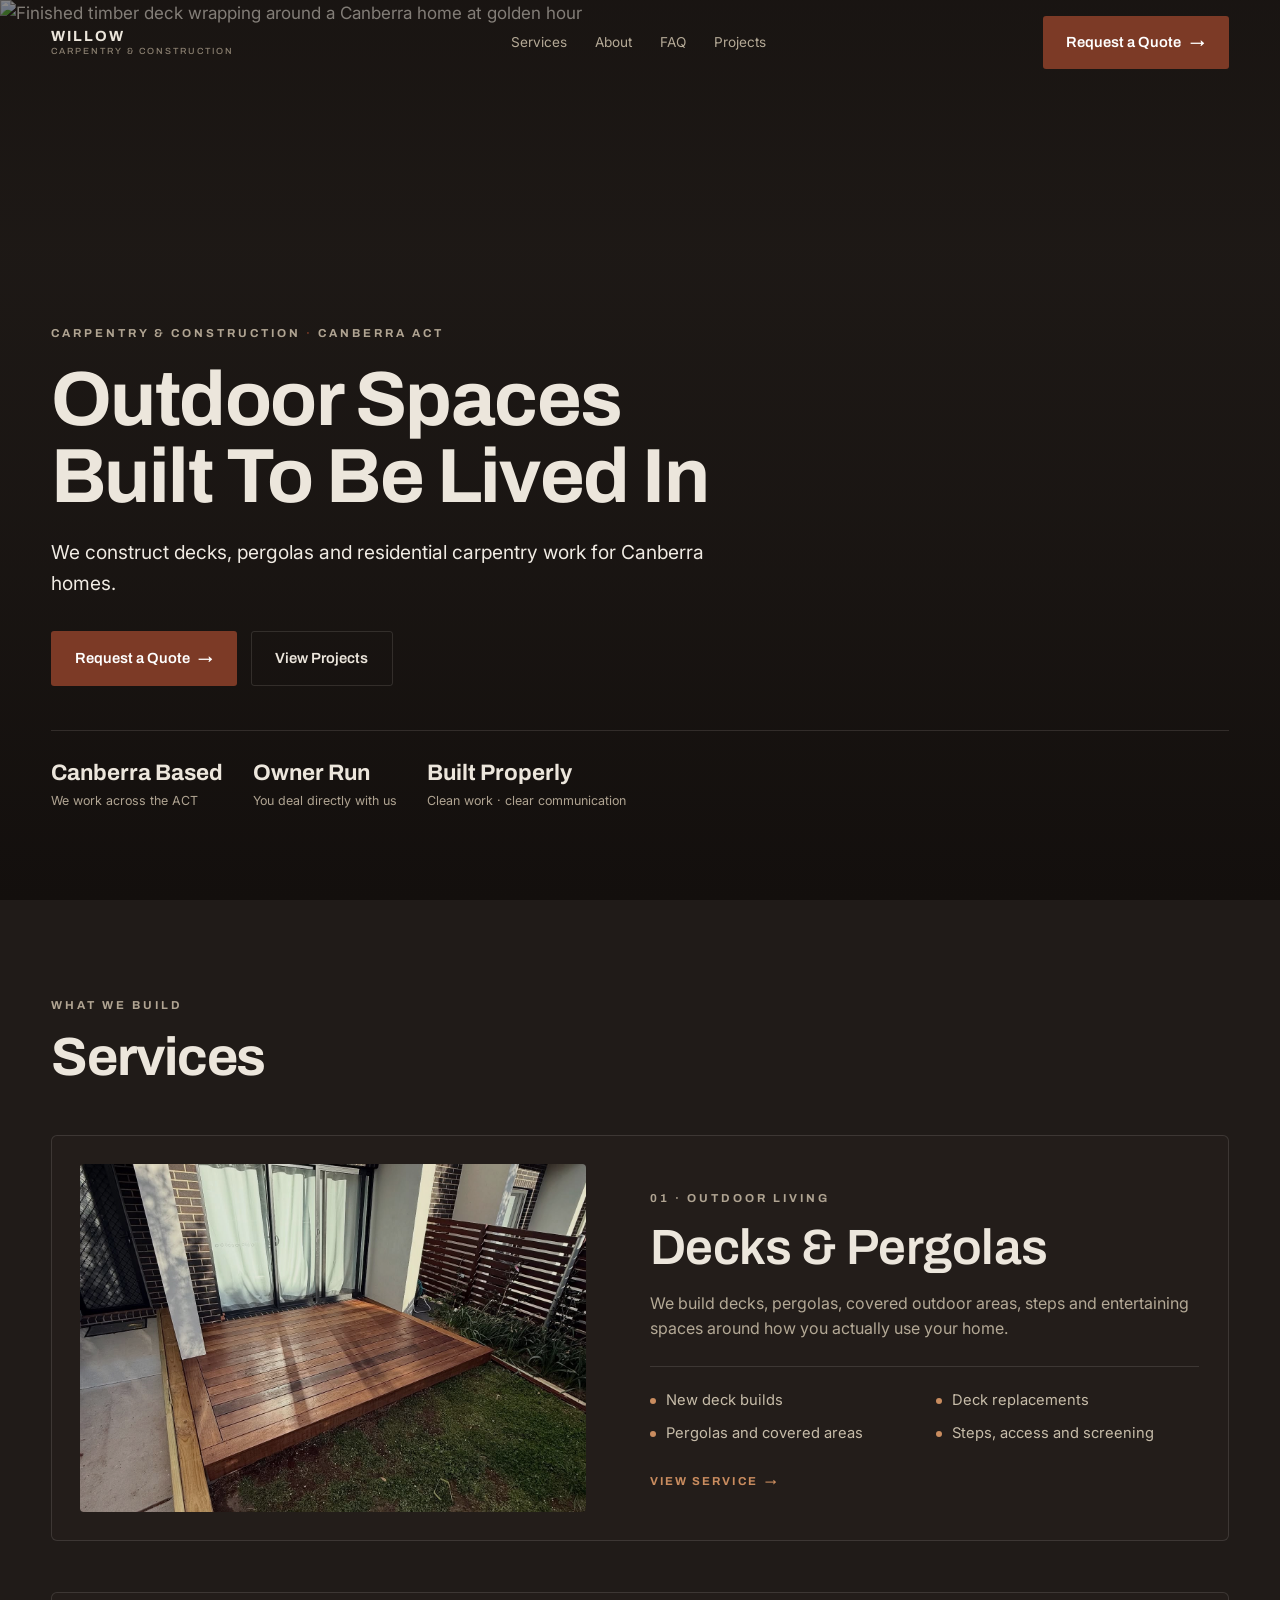
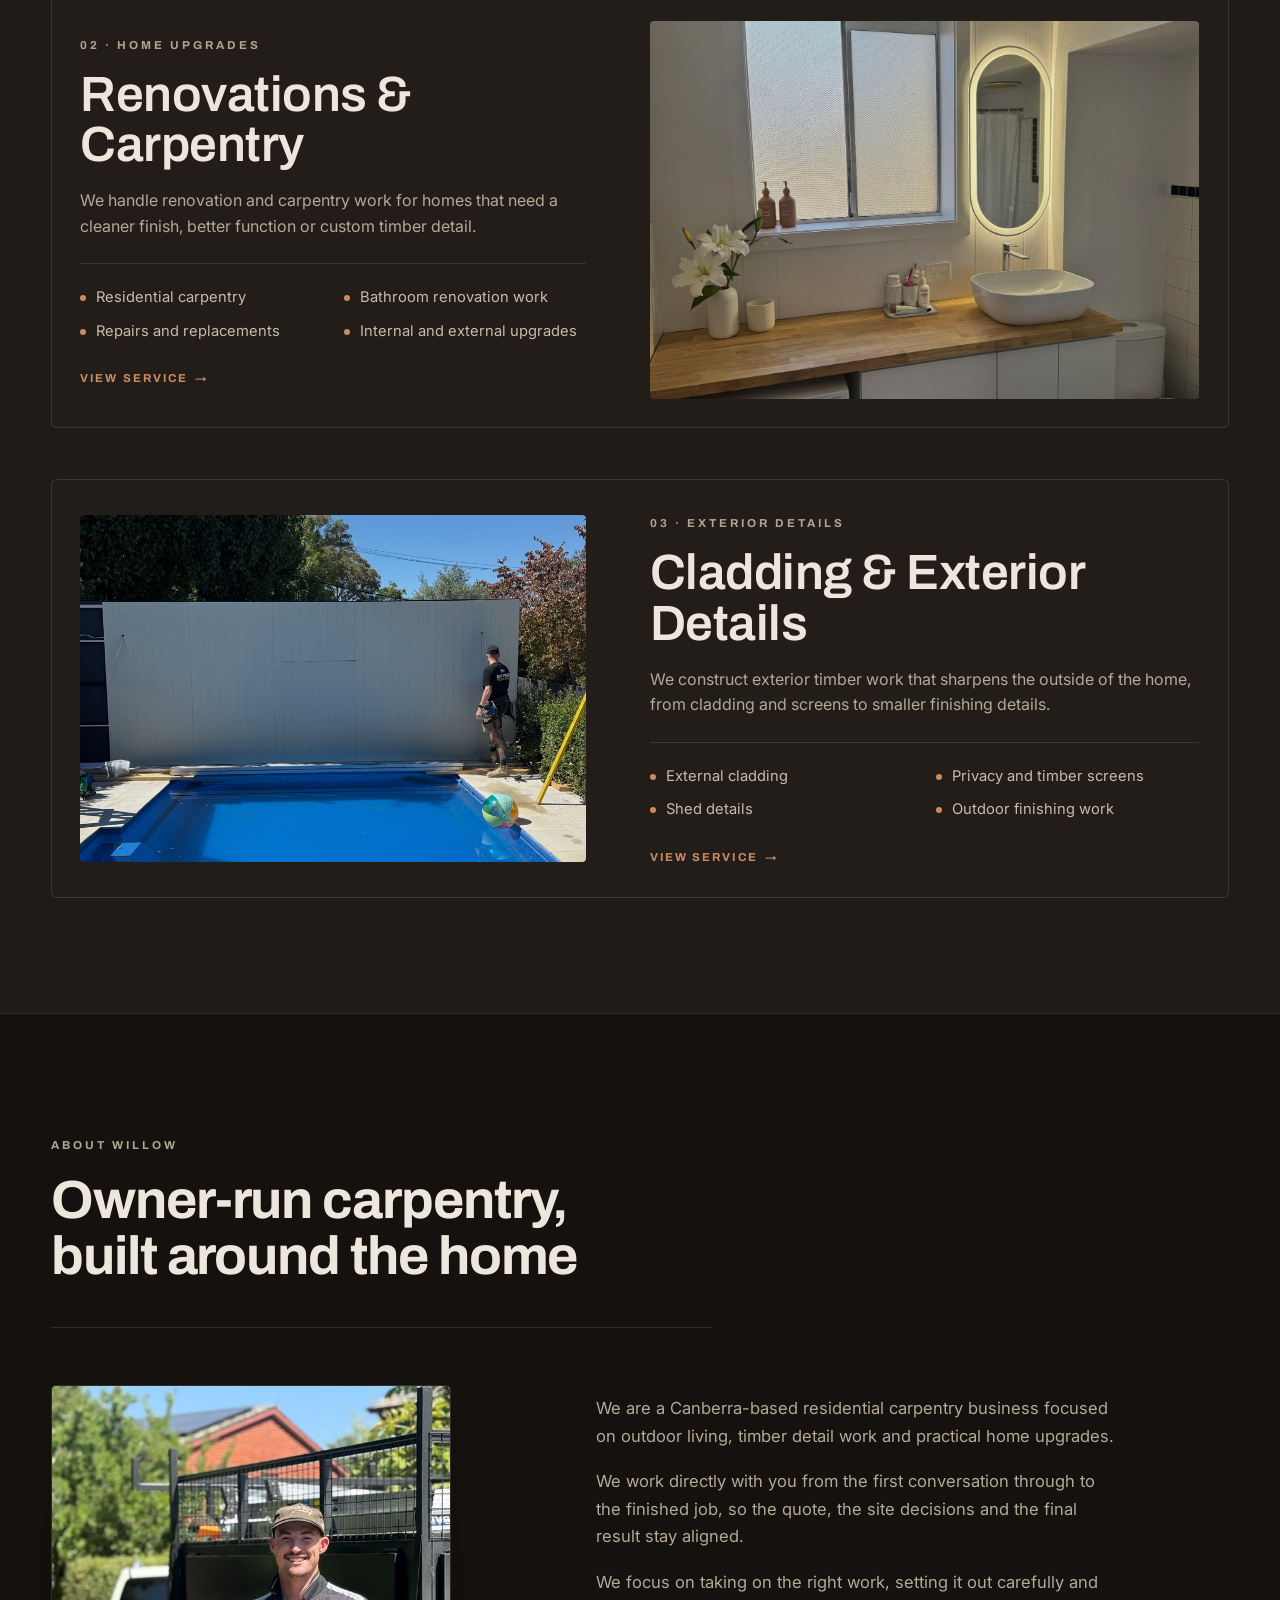
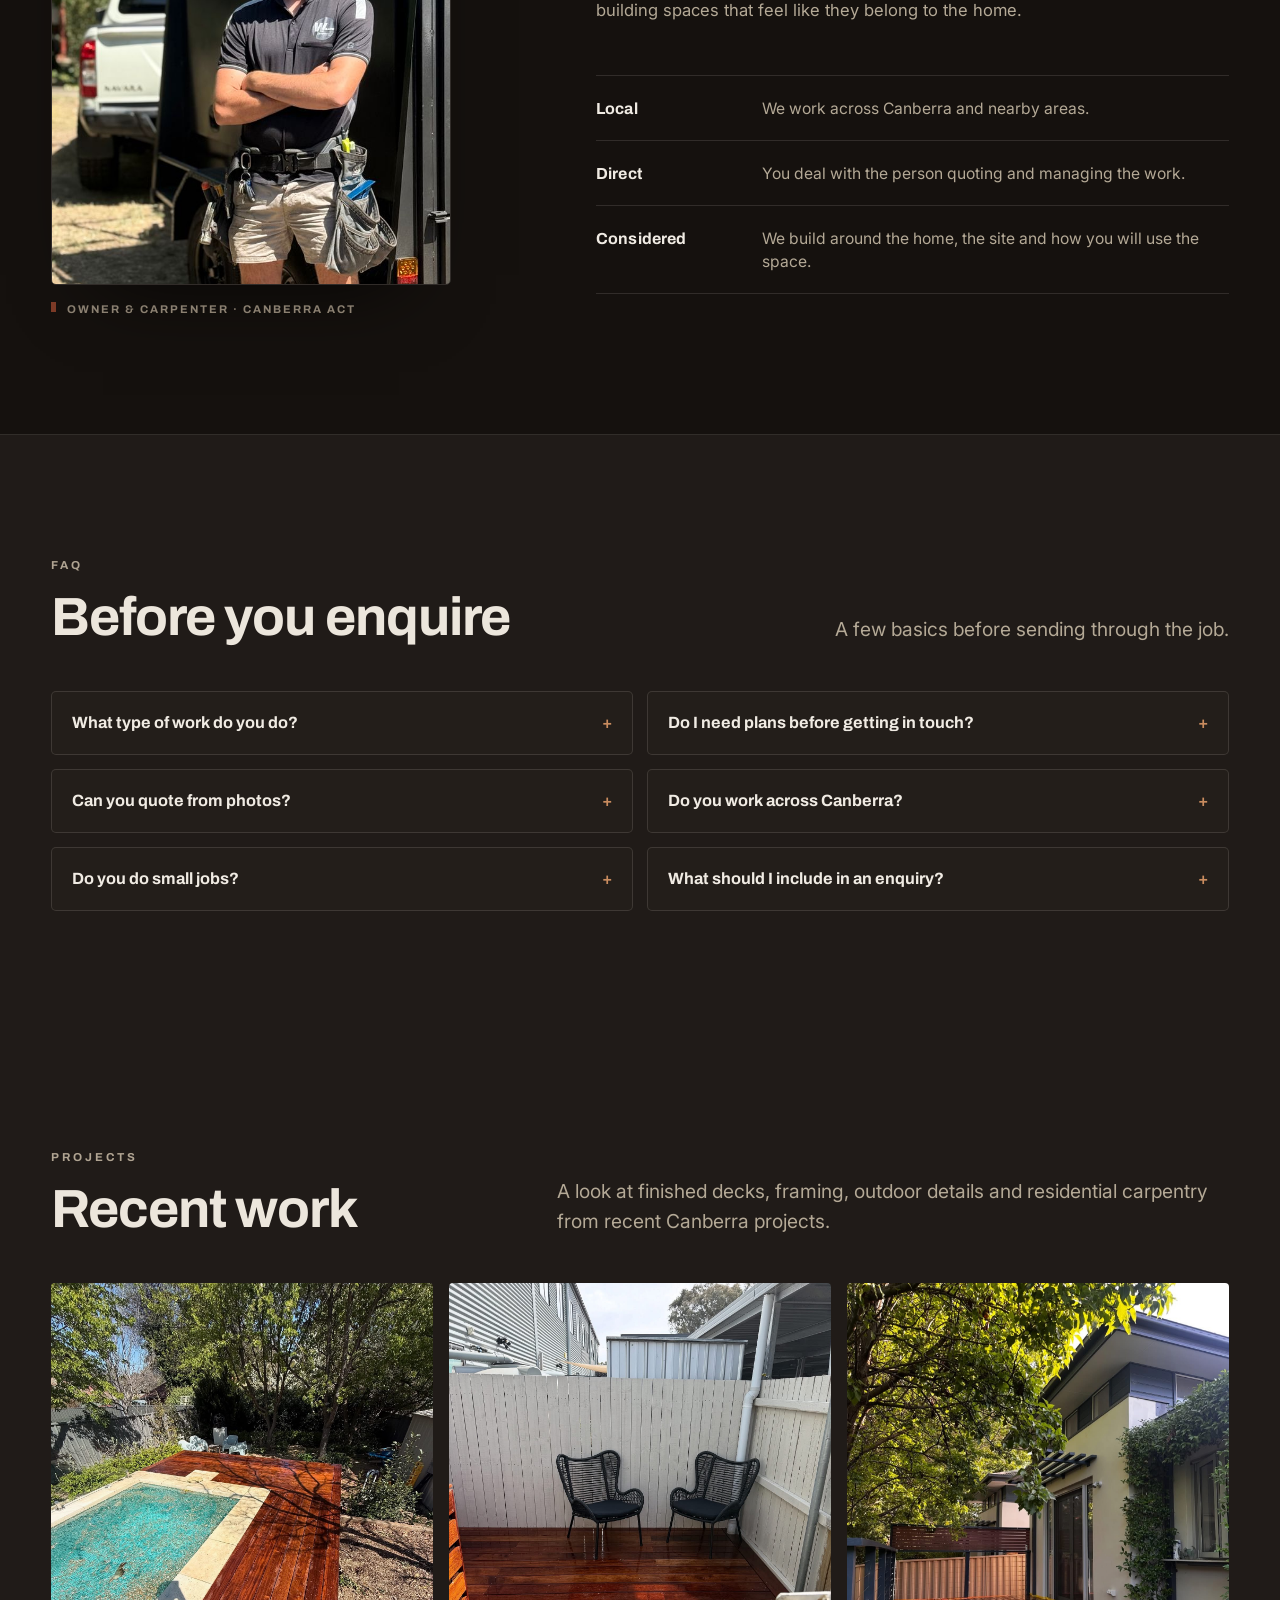
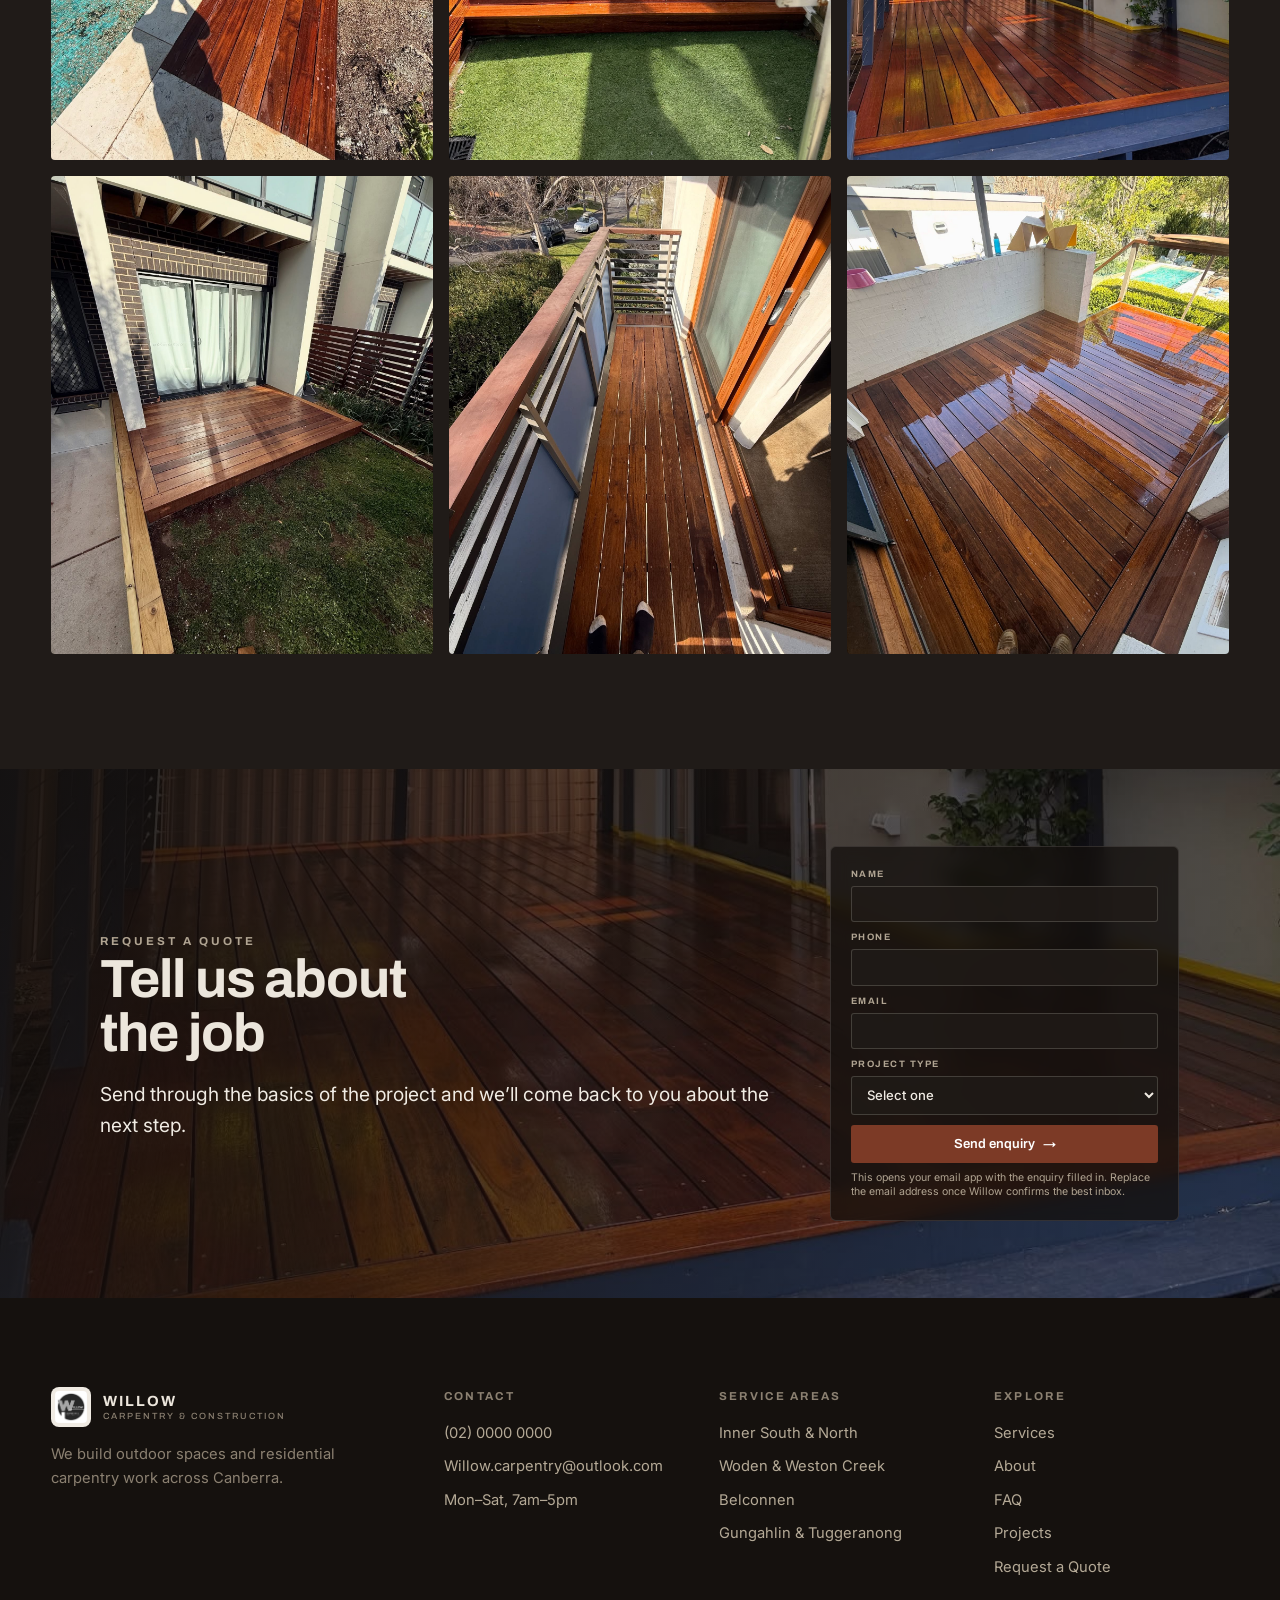
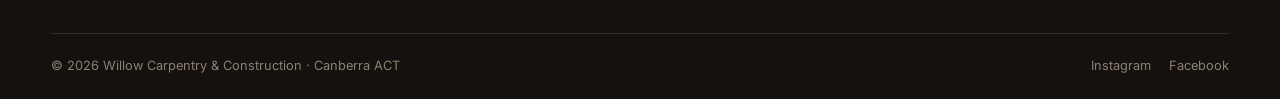
==== commit 60906b7c: "Remove scroll cue from hero Drop the vertical "Scroll" indicator from the hero's bottom-right corner" ====
--- a/index.html
+++ b/index.html
@@ -64,7 +64,6 @@
         <div><div class="n">Built Properly</div><div class="l">Clean work · clear communication</div></div>
       </div>
     </div>
-    <div class="scroll-cue">Scroll</div>
   </section>
 
   <section class="section-pad svc-section" id="services">
--- a/styles.css
+++ b/styles.css
@@ -92,8 +92,6 @@
 .hero-meta { display: flex; gap: 30px; margin-top: 44px; padding-top: 24px; border-top: 1px solid var(--line); flex-wrap: wrap; }
 .hero-meta .n { font-family: var(--ff-display); font-weight: 700; font-size: 1.4rem; }
 .hero-meta .l { font-size: 0.78rem; color: var(--stone-mute); }
-.scroll-cue { position: absolute; right: var(--gutter); bottom: 32px; z-index: 2; font-size: 0.68rem; letter-spacing: 0.2em; text-transform: uppercase; color: var(--stone-dim); writing-mode: vertical-rl; display: flex; align-items: center; gap: 12px; }
-.scroll-cue::after { content: ""; width: 1px; height: 44px; background: linear-gradient(var(--stone-dim), transparent); }
 
 /* ---------- Section head ---------- */
 .sec-head { display: flex; justify-content: space-between; align-items: flex-end; gap: 40px; flex-wrap: wrap; margin-bottom: 46px; }
@@ -296,5 +294,4 @@
   .gallery .g-item { flex-basis: 100%; }                      /* 1 per row on mobile */
   .sp-grid { grid-template-columns: 1fr; }                    /* stack project tiles */
   .footer-grid { grid-template-columns: 1fr 1fr; }
-  .scroll-cue { display: none; }
-}
+}
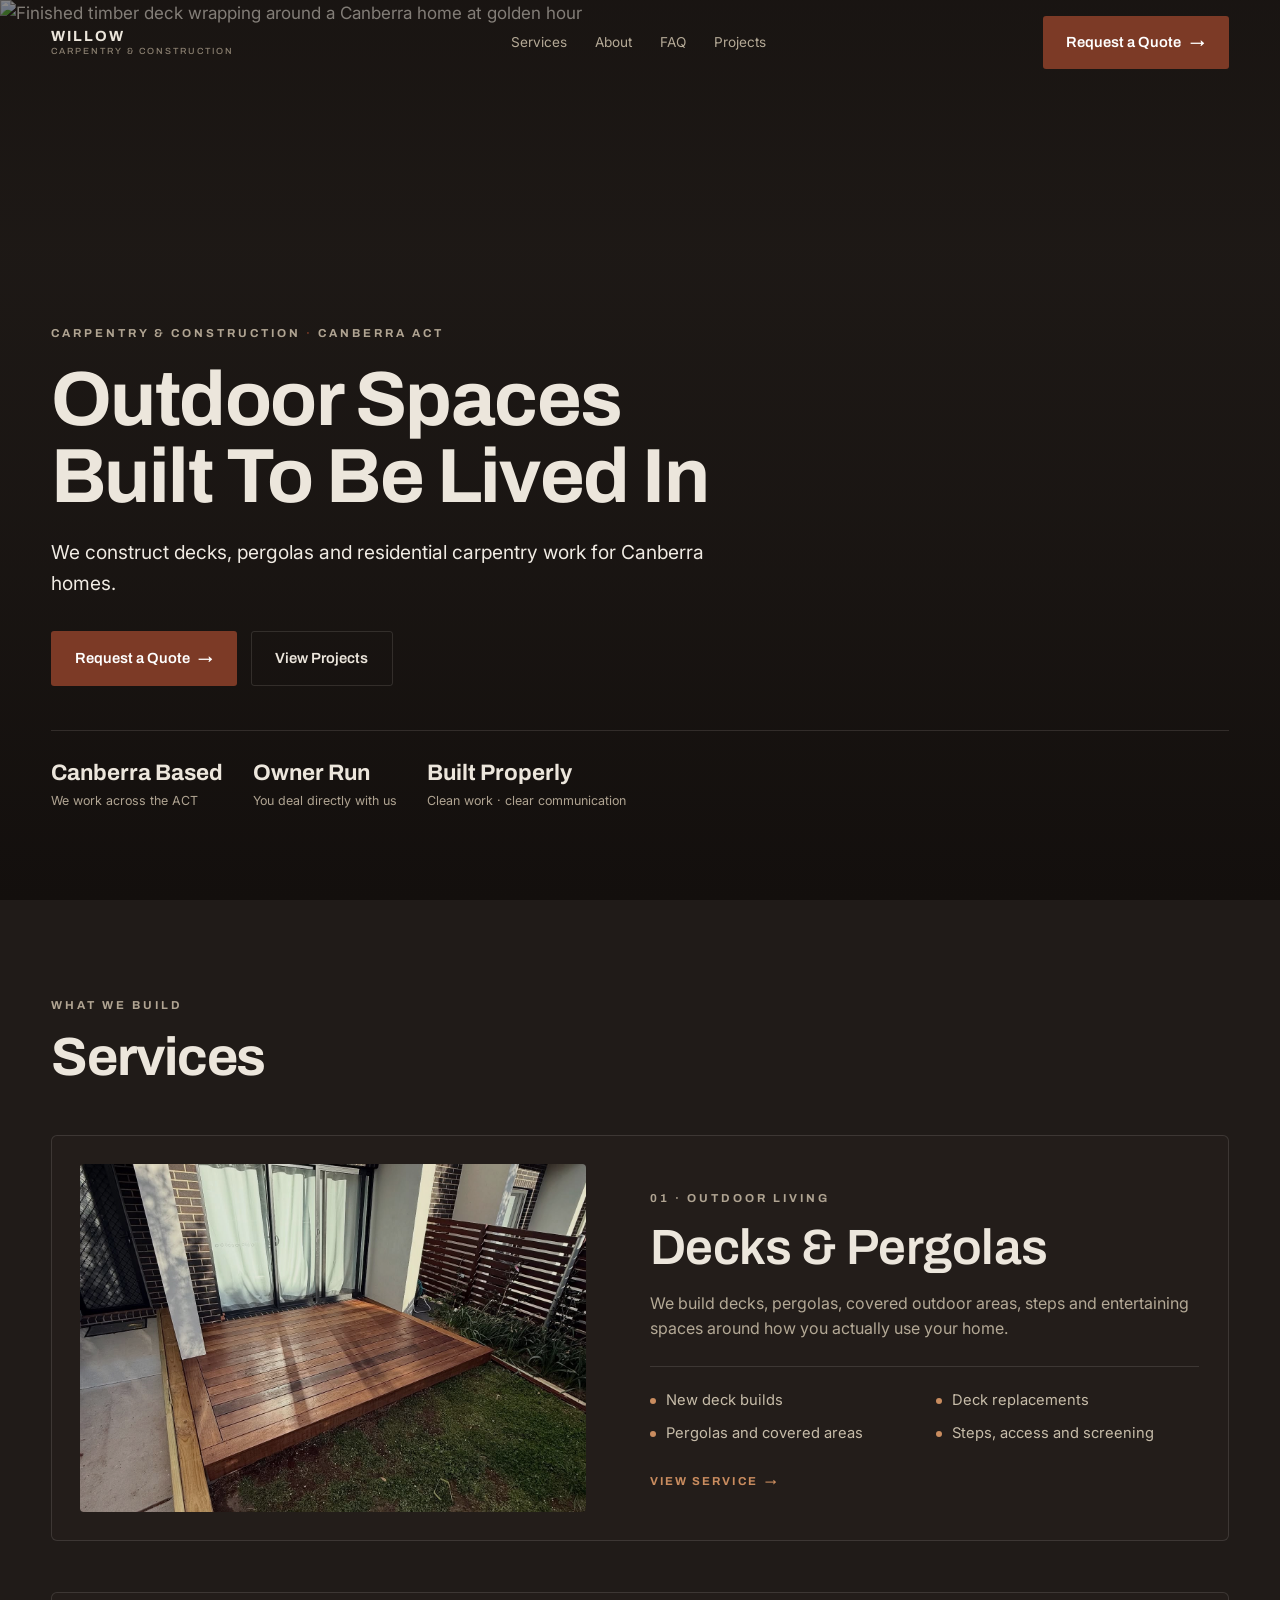
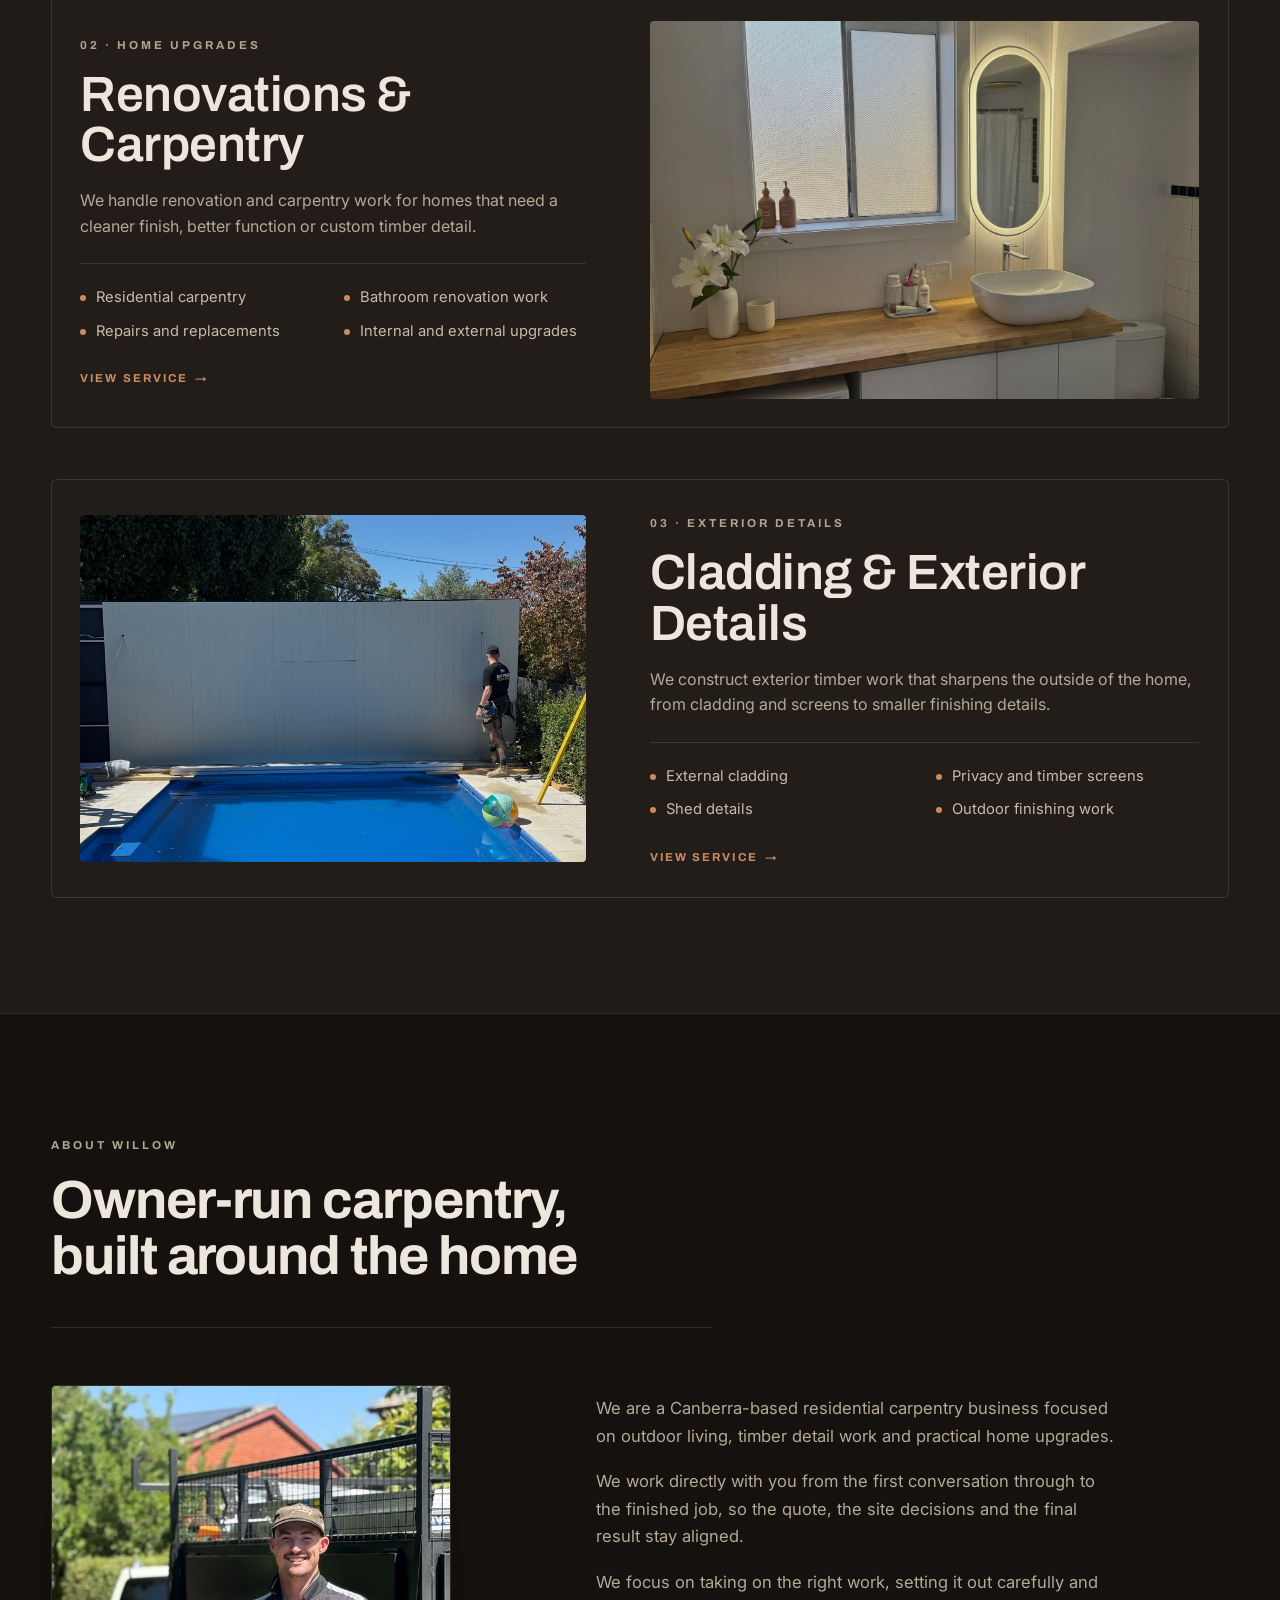
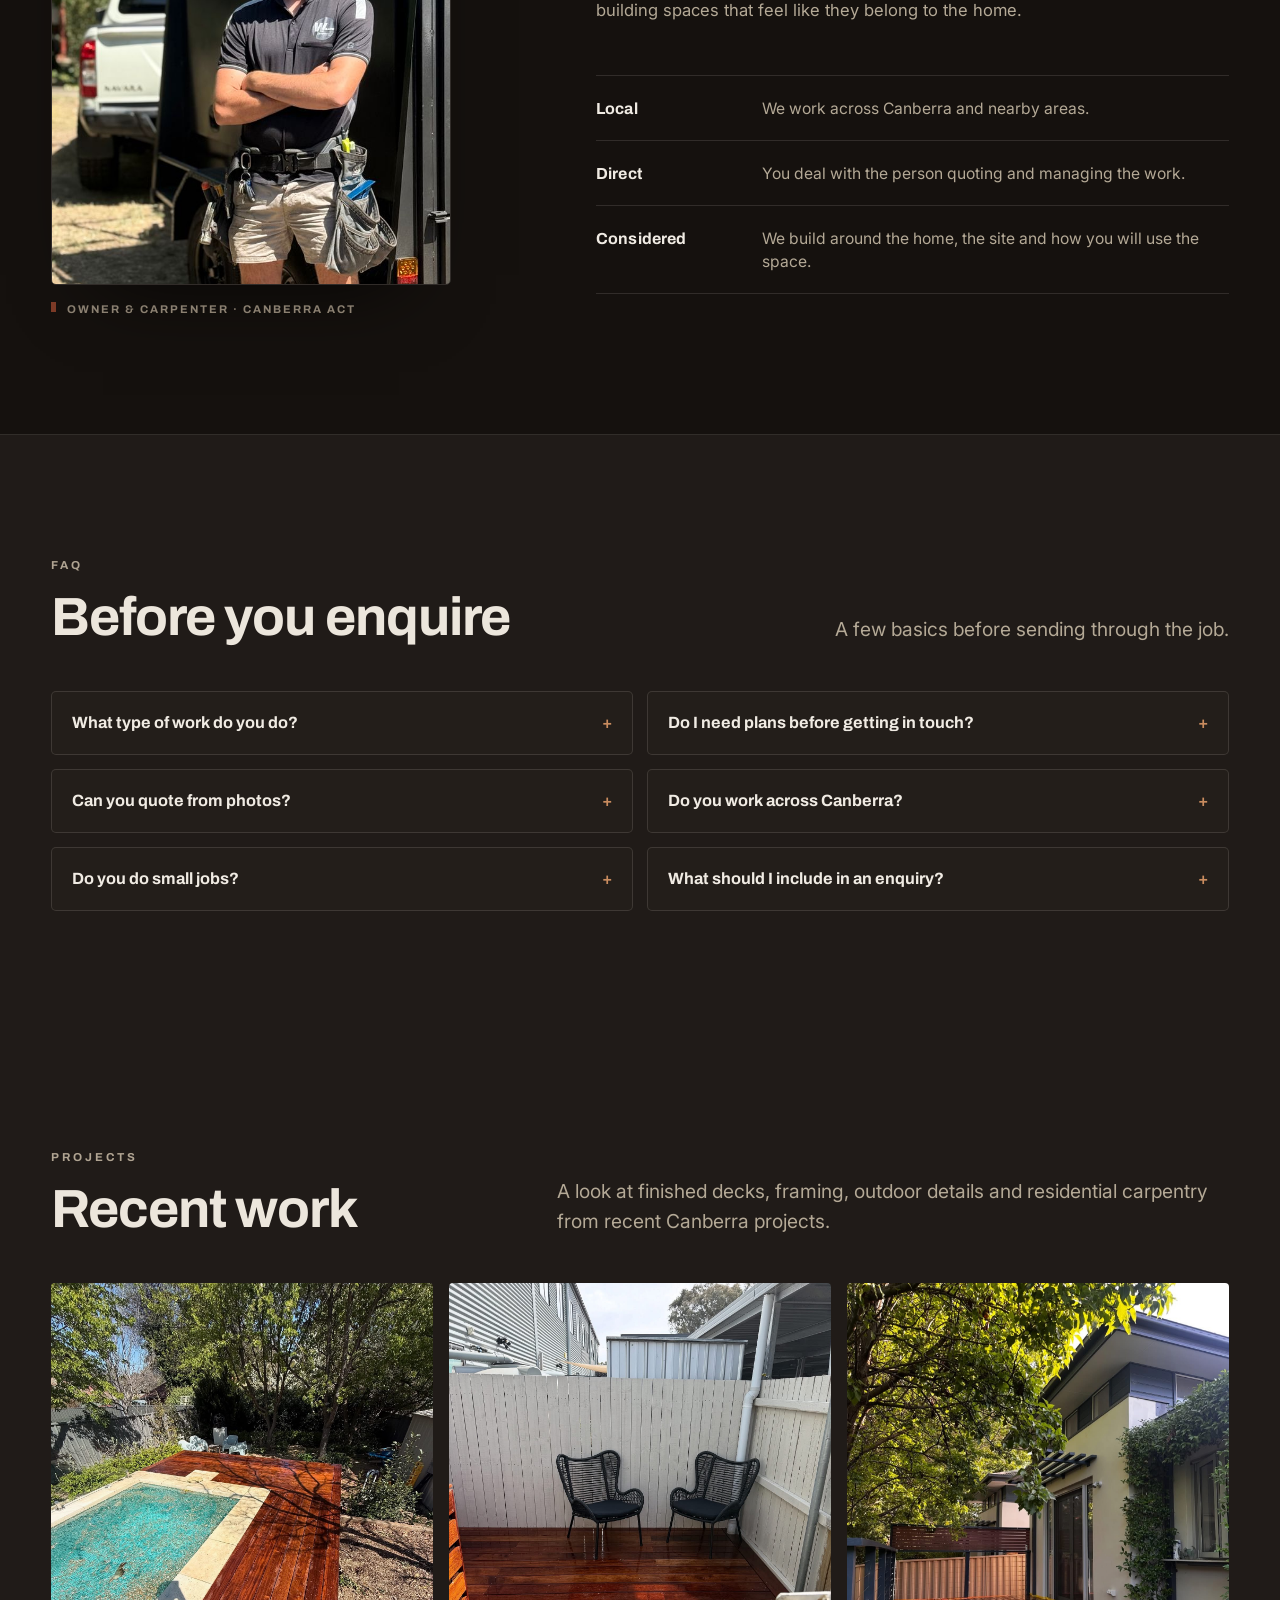
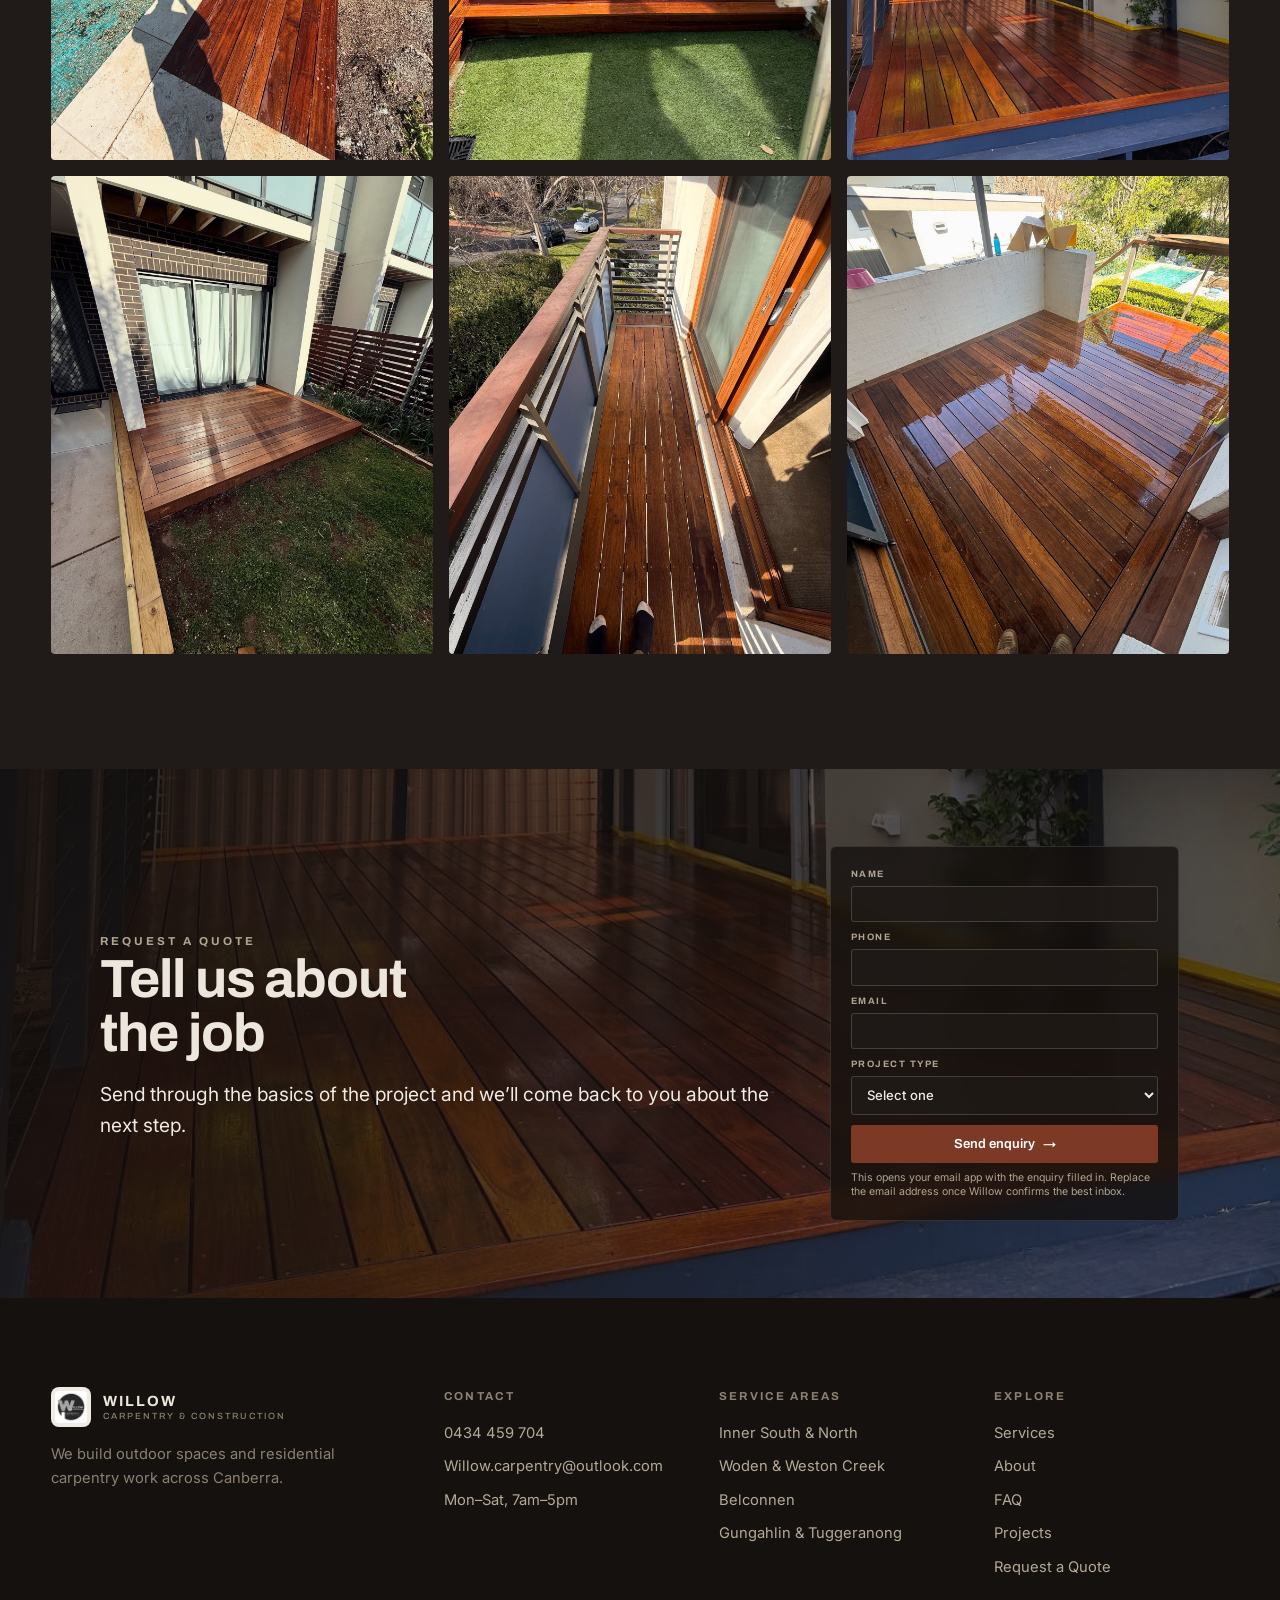
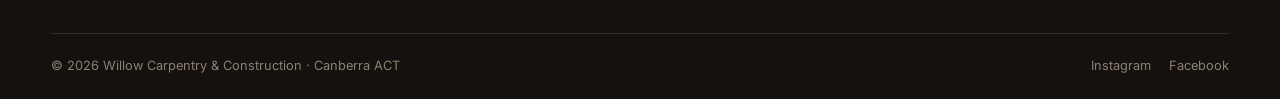
==== commit 36282101: "Set real phone number across the site Replace the (02) 0000 0000 placeholder with 0434 459 704 in th" ====
--- a/index.html
+++ b/index.html
@@ -251,7 +251,7 @@
         <div>
           <h4>Contact</h4>
           <ul>
-            <li><a href="tel:+61200000000">(02) 0000 0000</a></li>
+            <li><a href="tel:+61434459704">0434 459 704</a></li>
             <li><a href="mailto:Willow.carpentry@outlook.com">Willow.carpentry@outlook.com</a></li>
             <li>Mon–Sat, 7am–5pm</li>
           </ul>
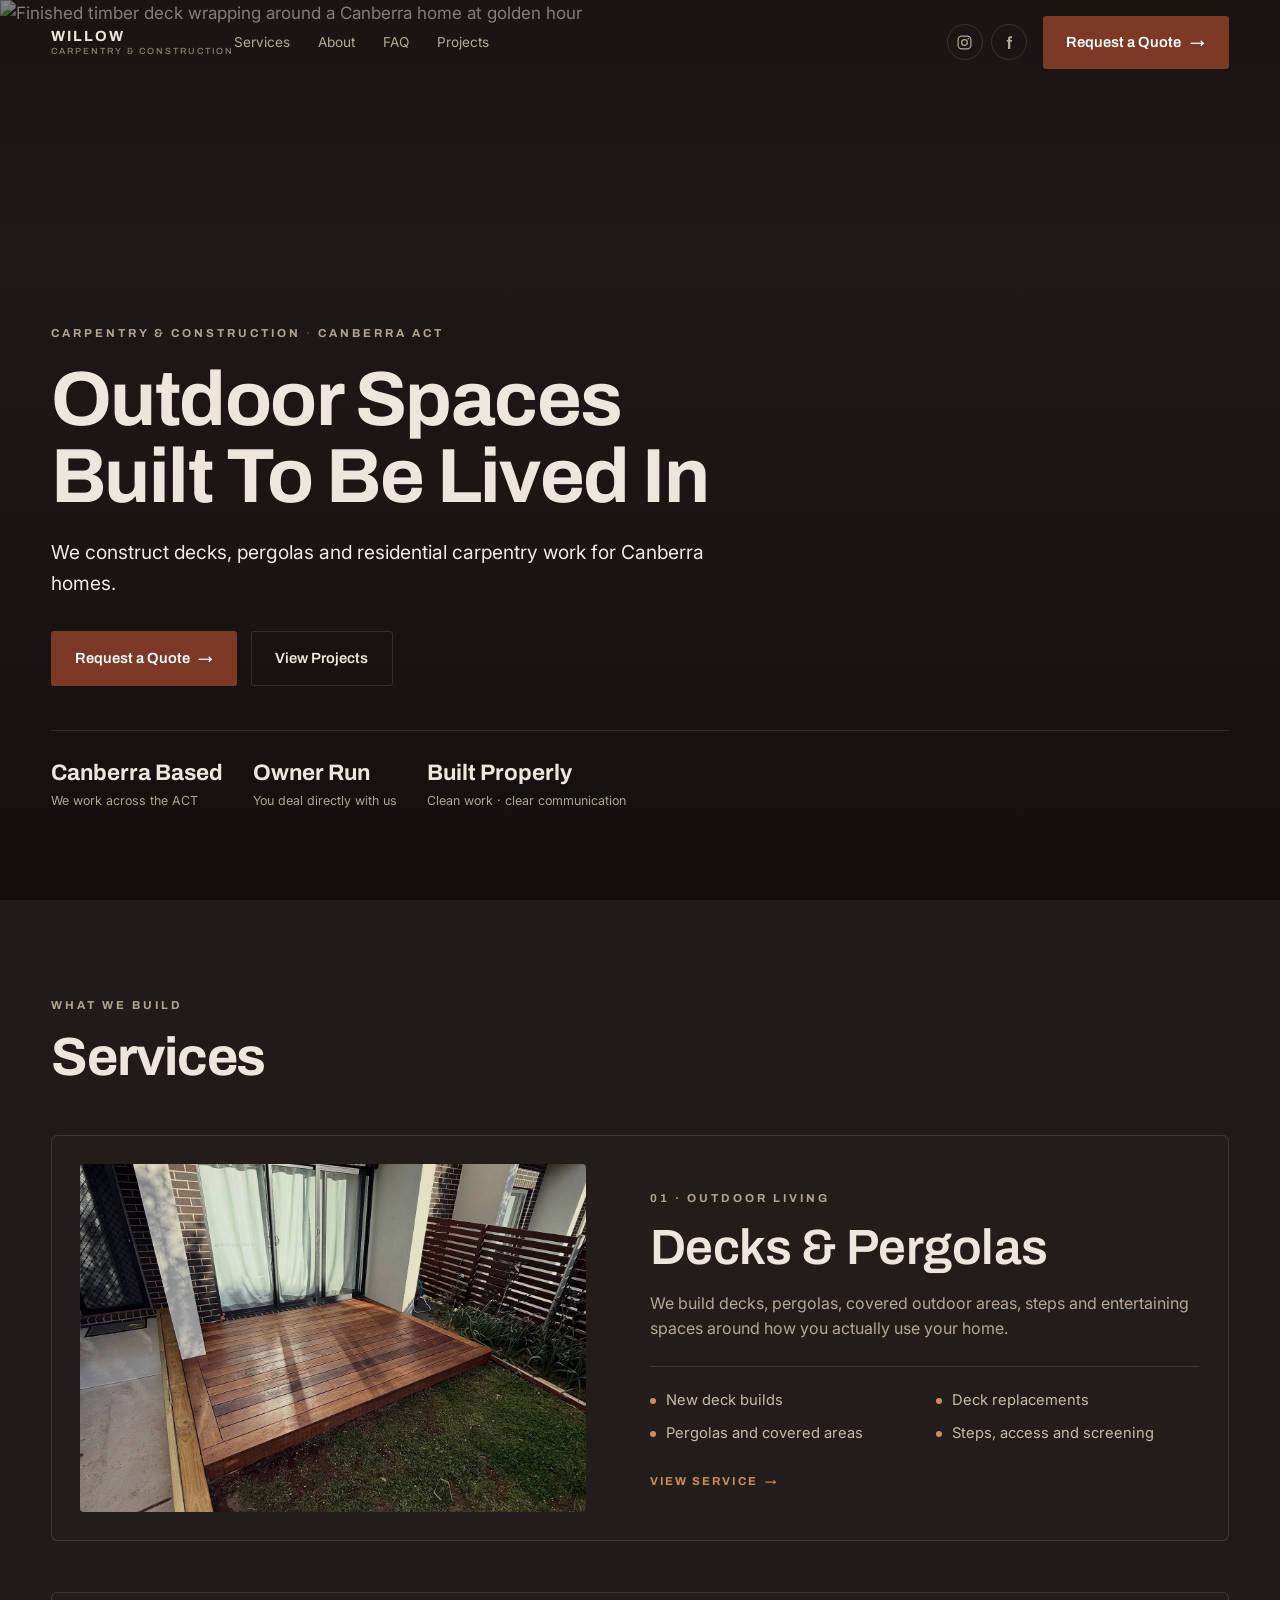
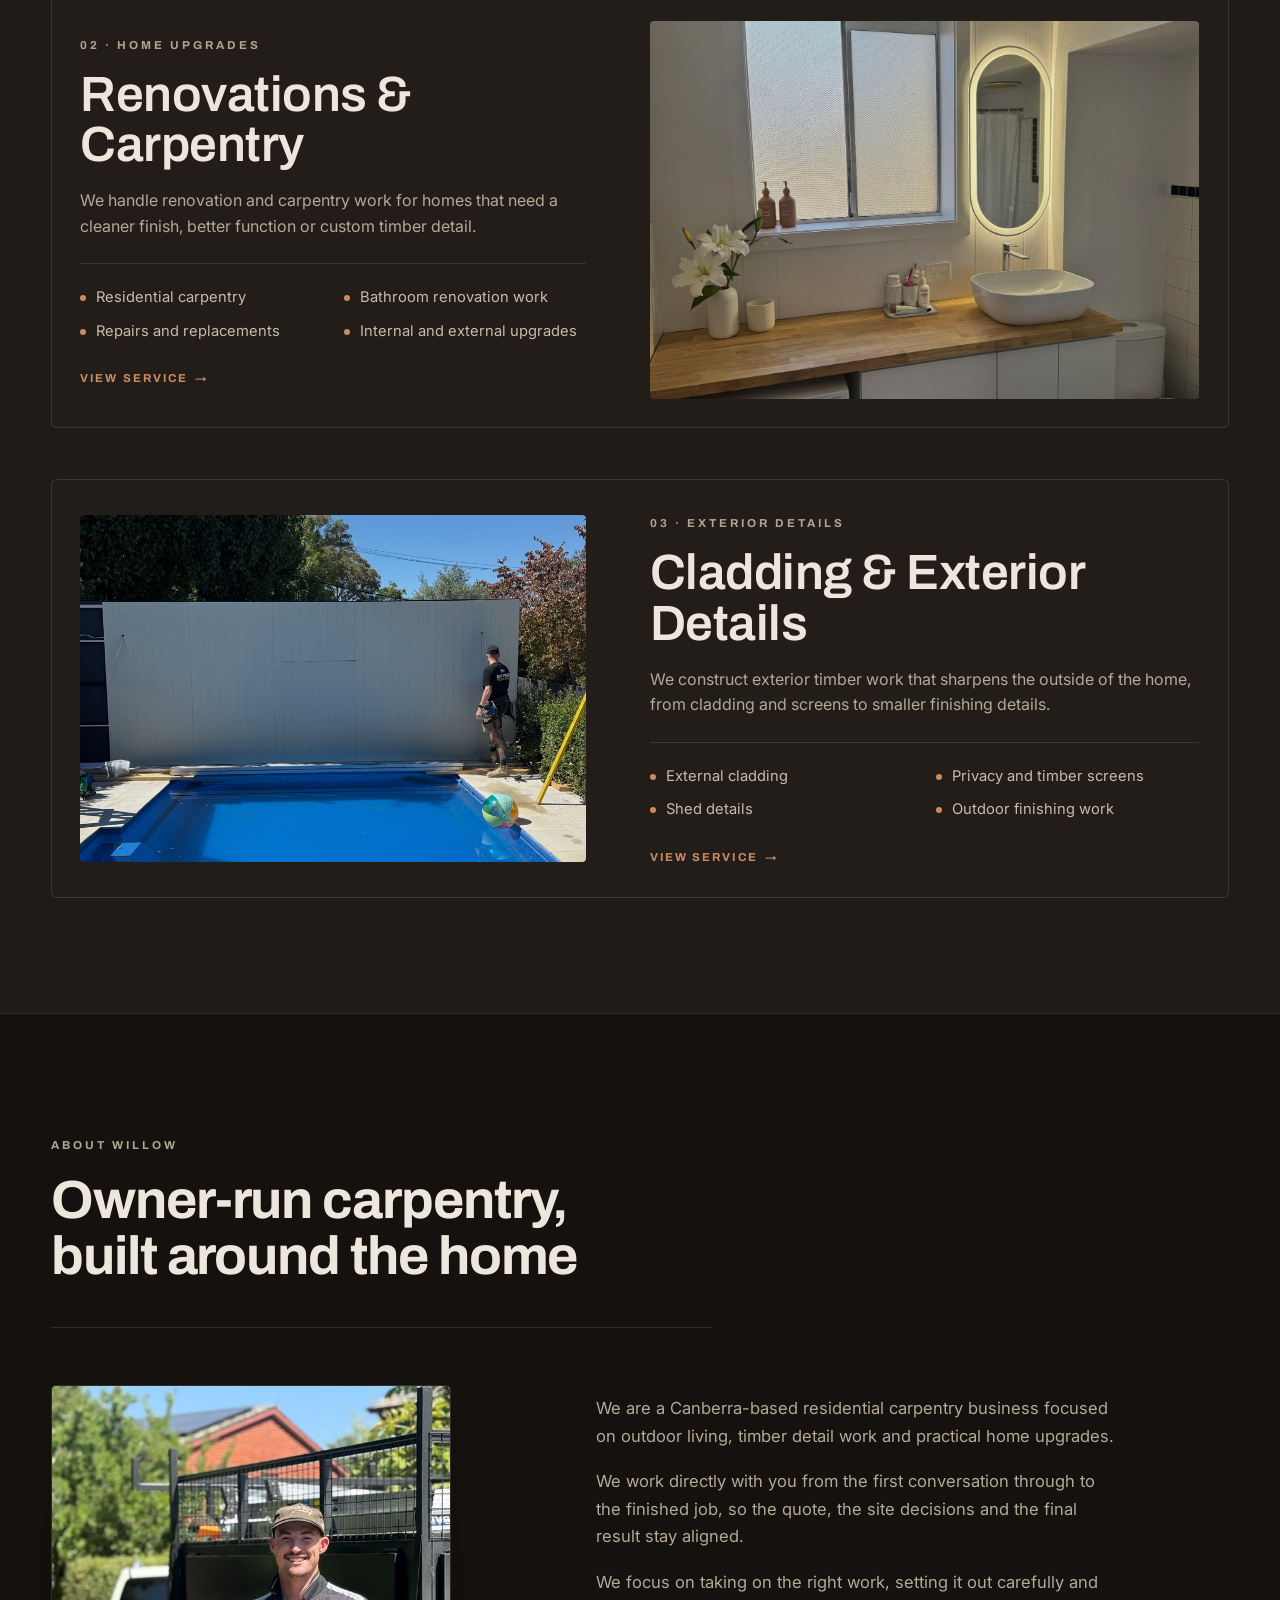
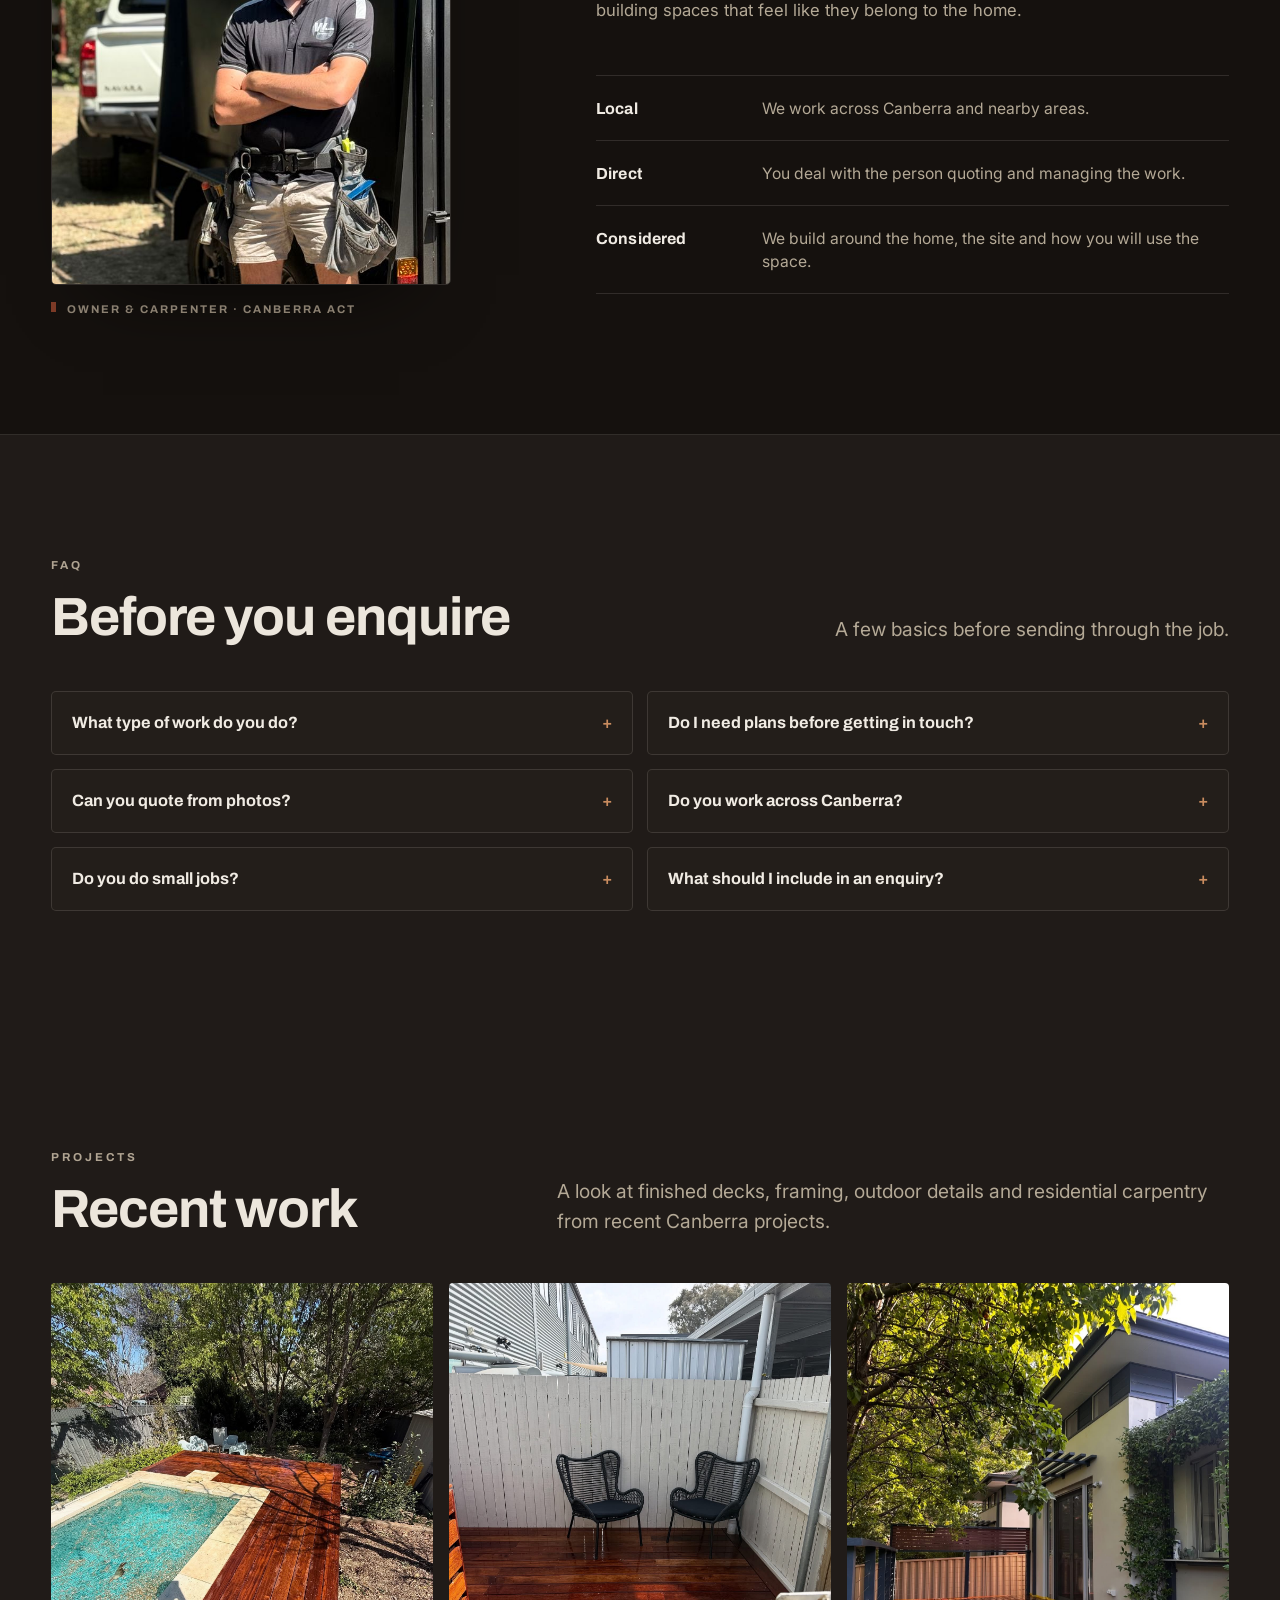
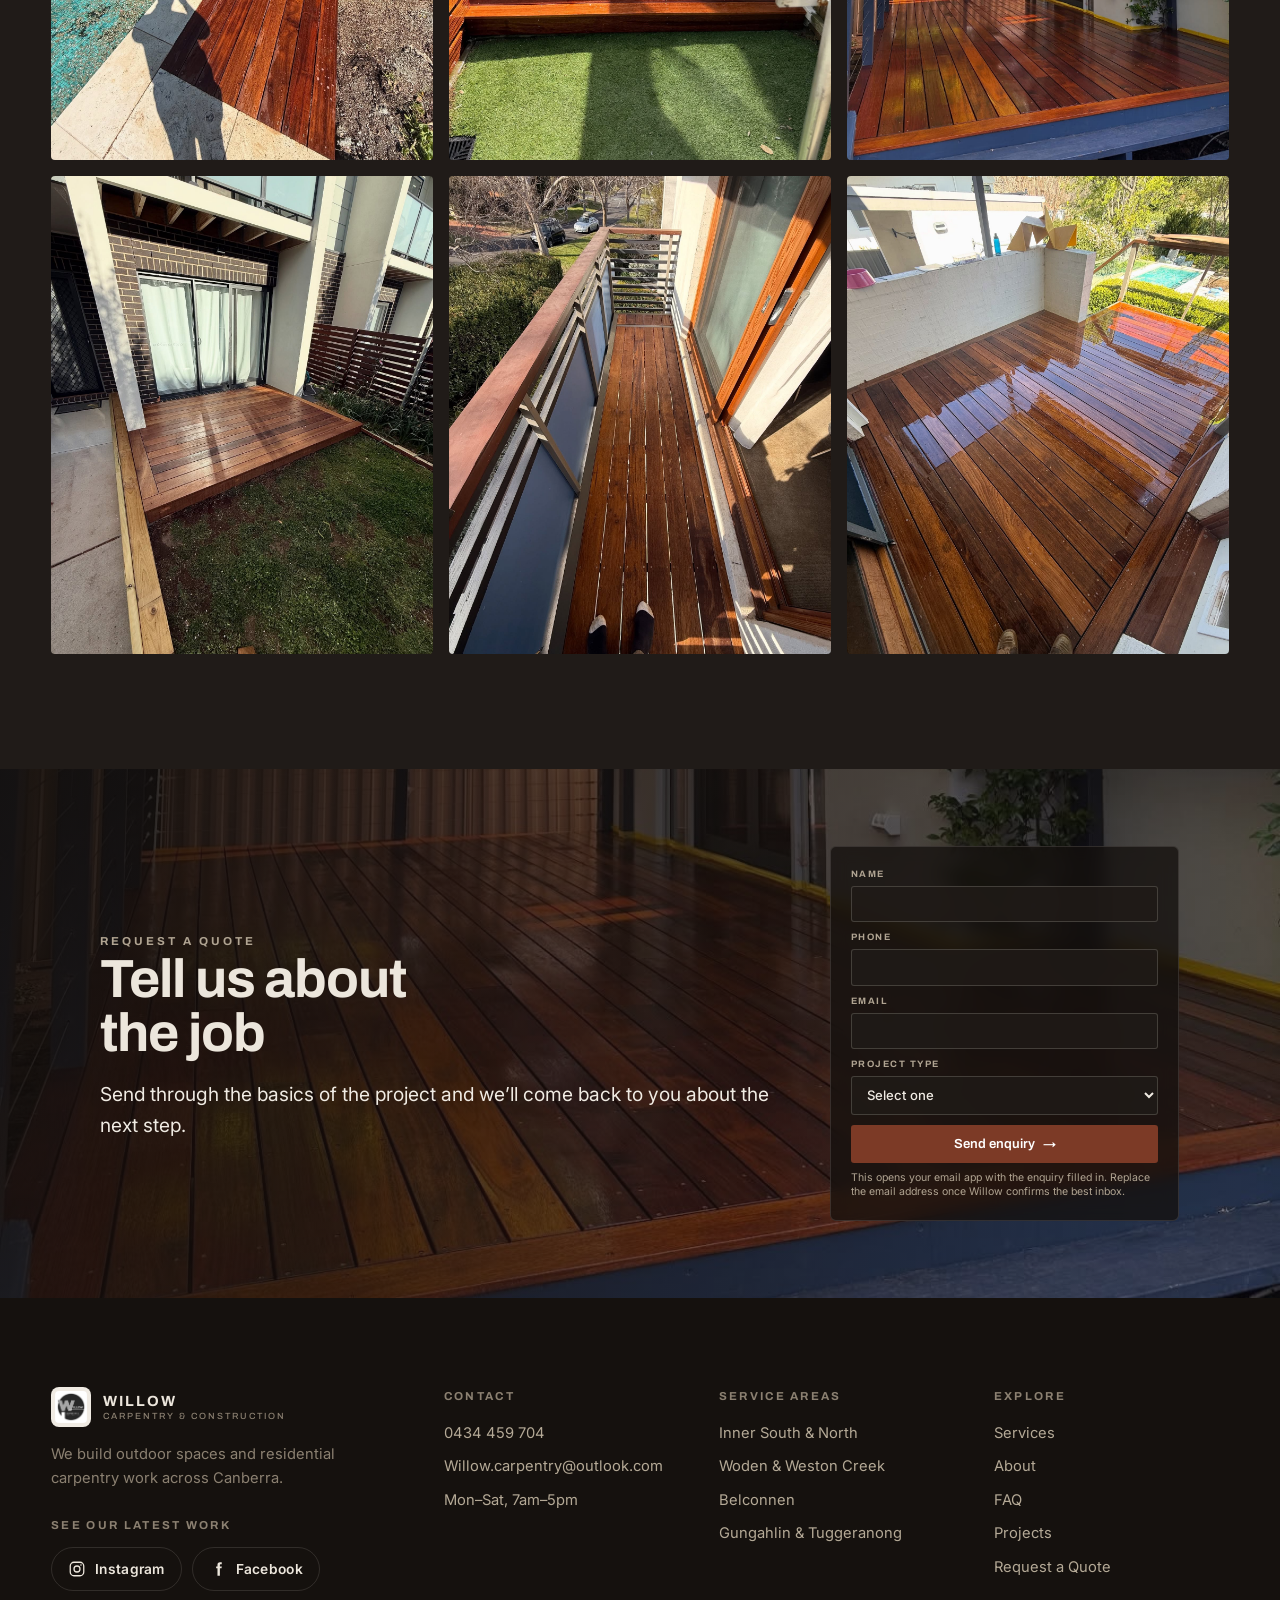
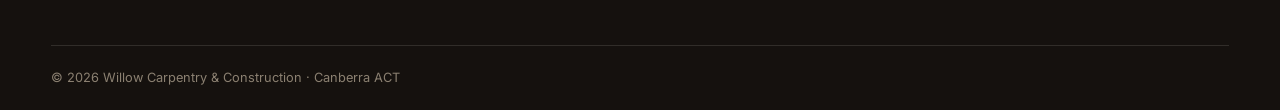
==== commit 70d4461e: "Make social links prominent on the homepage Add Instagram and Facebook icon buttons to the header an" ====
--- a/index.html
+++ b/index.html
@@ -35,6 +35,14 @@
       <a href="#faq">FAQ</a>
       <a href="#gallery">Projects</a>
     </nav>
+    <div class="nav-social">
+      <a href="https://www.instagram.com/willow_carpentry/" target="_blank" rel="noopener" aria-label="Willow Carpentry on Instagram">
+        <svg viewBox="0 0 24 24" aria-hidden="true" focusable="false"><rect x="3" y="3" width="18" height="18" rx="5"/><circle cx="12" cy="12" r="4"/><circle cx="17.3" cy="6.7" r="1.1" fill="currentColor" stroke="none"/></svg>
+      </a>
+      <a href="https://www.facebook.com/profile.php?id=61577260306825" target="_blank" rel="noopener" aria-label="Willow Carpentry on Facebook">
+        <svg viewBox="0 0 24 24" aria-hidden="true" focusable="false"><path d="M14.5 8.5V6.9c0-.8.3-1.2 1.2-1.2H17V3h-2.3c-2.4 0-3.4 1.4-3.4 3.5v2H9.5V11h1.8v10h3.2V11h2.2l.4-2.5z" fill="currentColor" stroke="none"/></svg>
+      </a>
+    </div>
     <a href="#quote" class="btn btn-primary nav-cta">Request a Quote <span class="arrow">→</span></a>
     <button class="nav-burger" id="burger" aria-label="Open menu"><span></span><span></span><span></span></button>
   </header>
@@ -45,6 +53,16 @@
     <a href="#faq">FAQ</a>
     <a href="#gallery">Projects</a>
     <a href="#quote" class="btn btn-primary">Request a Quote <span class="arrow">→</span></a>
+    <div class="mm-social">
+      <a href="https://www.instagram.com/willow_carpentry/" target="_blank" rel="noopener">
+        <svg viewBox="0 0 24 24" aria-hidden="true"><rect x="3" y="3" width="18" height="18" rx="5"/><circle cx="12" cy="12" r="4"/><circle cx="17.3" cy="6.7" r="1.1" fill="currentColor" stroke="none"/></svg>
+        Instagram
+      </a>
+      <a href="https://www.facebook.com/profile.php?id=61577260306825" target="_blank" rel="noopener">
+        <svg viewBox="0 0 24 24" aria-hidden="true"><path d="M14.5 8.5V6.9c0-.8.3-1.2 1.2-1.2H17V3h-2.3c-2.4 0-3.4 1.4-3.4 3.5v2H9.5V11h1.8v10h3.2V11h2.2l.4-2.5z" fill="currentColor" stroke="none"/></svg>
+        Facebook
+      </a>
+    </div>
   </div>
 
   <section class="hero">
@@ -247,6 +265,19 @@
             <span class="bt">WILLOW<small>CARPENTRY &amp; CONSTRUCTION</small></span>
           </a>
           <p class="footer-blurb">We build outdoor spaces and residential carpentry work across Canberra.</p>
+          <div class="follow">
+            <h4>See our latest work</h4>
+            <div class="follow-links">
+              <a href="https://www.instagram.com/willow_carpentry/" target="_blank" rel="noopener">
+                <svg viewBox="0 0 24 24" aria-hidden="true"><rect x="3" y="3" width="18" height="18" rx="5"/><circle cx="12" cy="12" r="4"/><circle cx="17.3" cy="6.7" r="1.1" fill="currentColor" stroke="none"/></svg>
+                Instagram
+              </a>
+              <a href="https://www.facebook.com/profile.php?id=61577260306825" target="_blank" rel="noopener">
+                <svg viewBox="0 0 24 24" aria-hidden="true"><path d="M14.5 8.5V6.9c0-.8.3-1.2 1.2-1.2H17V3h-2.3c-2.4 0-3.4 1.4-3.4 3.5v2H9.5V11h1.8v10h3.2V11h2.2l.4-2.5z" fill="currentColor" stroke="none"/></svg>
+                Facebook
+              </a>
+            </div>
+          </div>
         </div>
         <div>
           <h4>Contact</h4>
@@ -278,7 +309,6 @@
       </div>
       <div class="footer-bottom">
         <span>© 2026 Willow Carpentry &amp; Construction · Canberra ACT</span>
-        <div class="socials"><a href="https://www.instagram.com/willow_carpentry/" target="_blank" rel="noopener">Instagram</a><a href="https://www.facebook.com/profile.php?id=61577260306825" target="_blank" rel="noopener">Facebook</a></div>
       </div>
     </div>
   </footer>
--- a/polish.css
+++ b/polish.css
@@ -396,3 +396,38 @@
     grid-template-columns: 1fr;
   }
 }
+
+/* ---- Prominent social links ---------------------------------------- */
+.nav-social { display: flex; gap: 8px; margin-left: auto; margin-right: 16px; }
+.nav-social a {
+  display: grid; place-items: center; width: 36px; height: 36px; border-radius: 50%;
+  border: 1px solid var(--line); color: var(--text-mute);
+  transition: color .25s, border-color .25s, background .25s, transform .25s;
+}
+.nav-social a:hover { color: var(--offwhite); border-color: var(--ember); background: rgba(201,140,95,.14); transform: translateY(-1px); }
+.nav-social svg { width: 17px; height: 17px; fill: none; stroke: currentColor; stroke-width: 1.7; }
+
+.mm-social { display: flex; gap: 12px; margin-top: 28px; }
+.mm-social a {
+  display: inline-flex; align-items: center; gap: 9px;
+  font-family: var(--ff-body); font-size: 0.95rem; font-weight: 500;
+  padding: 11px 18px; border: 1px solid var(--line); border-radius: 999px; color: var(--text);
+}
+.mm-social svg { width: 18px; height: 18px; fill: none; stroke: currentColor; stroke-width: 1.7; }
+
+.follow { margin-top: 26px; }
+.follow h4 { margin-bottom: 12px; }
+.follow-links { display: flex; gap: 10px; flex-wrap: wrap; }
+.follow-links a {
+  display: inline-flex; align-items: center; gap: 9px;
+  font-size: 0.86rem; font-weight: 600; letter-spacing: .02em;
+  padding: 10px 16px; border-radius: 999px;
+  border: 1px solid var(--line); color: var(--text);
+  transition: border-color .25s, background .25s, color .25s, transform .25s;
+}
+.follow-links a:hover { border-color: var(--ember); background: rgba(201,140,95,.14); color: var(--offwhite); transform: translateY(-1px); }
+.follow-links svg { width: 18px; height: 18px; fill: none; stroke: currentColor; stroke-width: 1.7; }
+
+@media (max-width: 900px) {
+  .nav-social { margin-right: 12px; }
+}
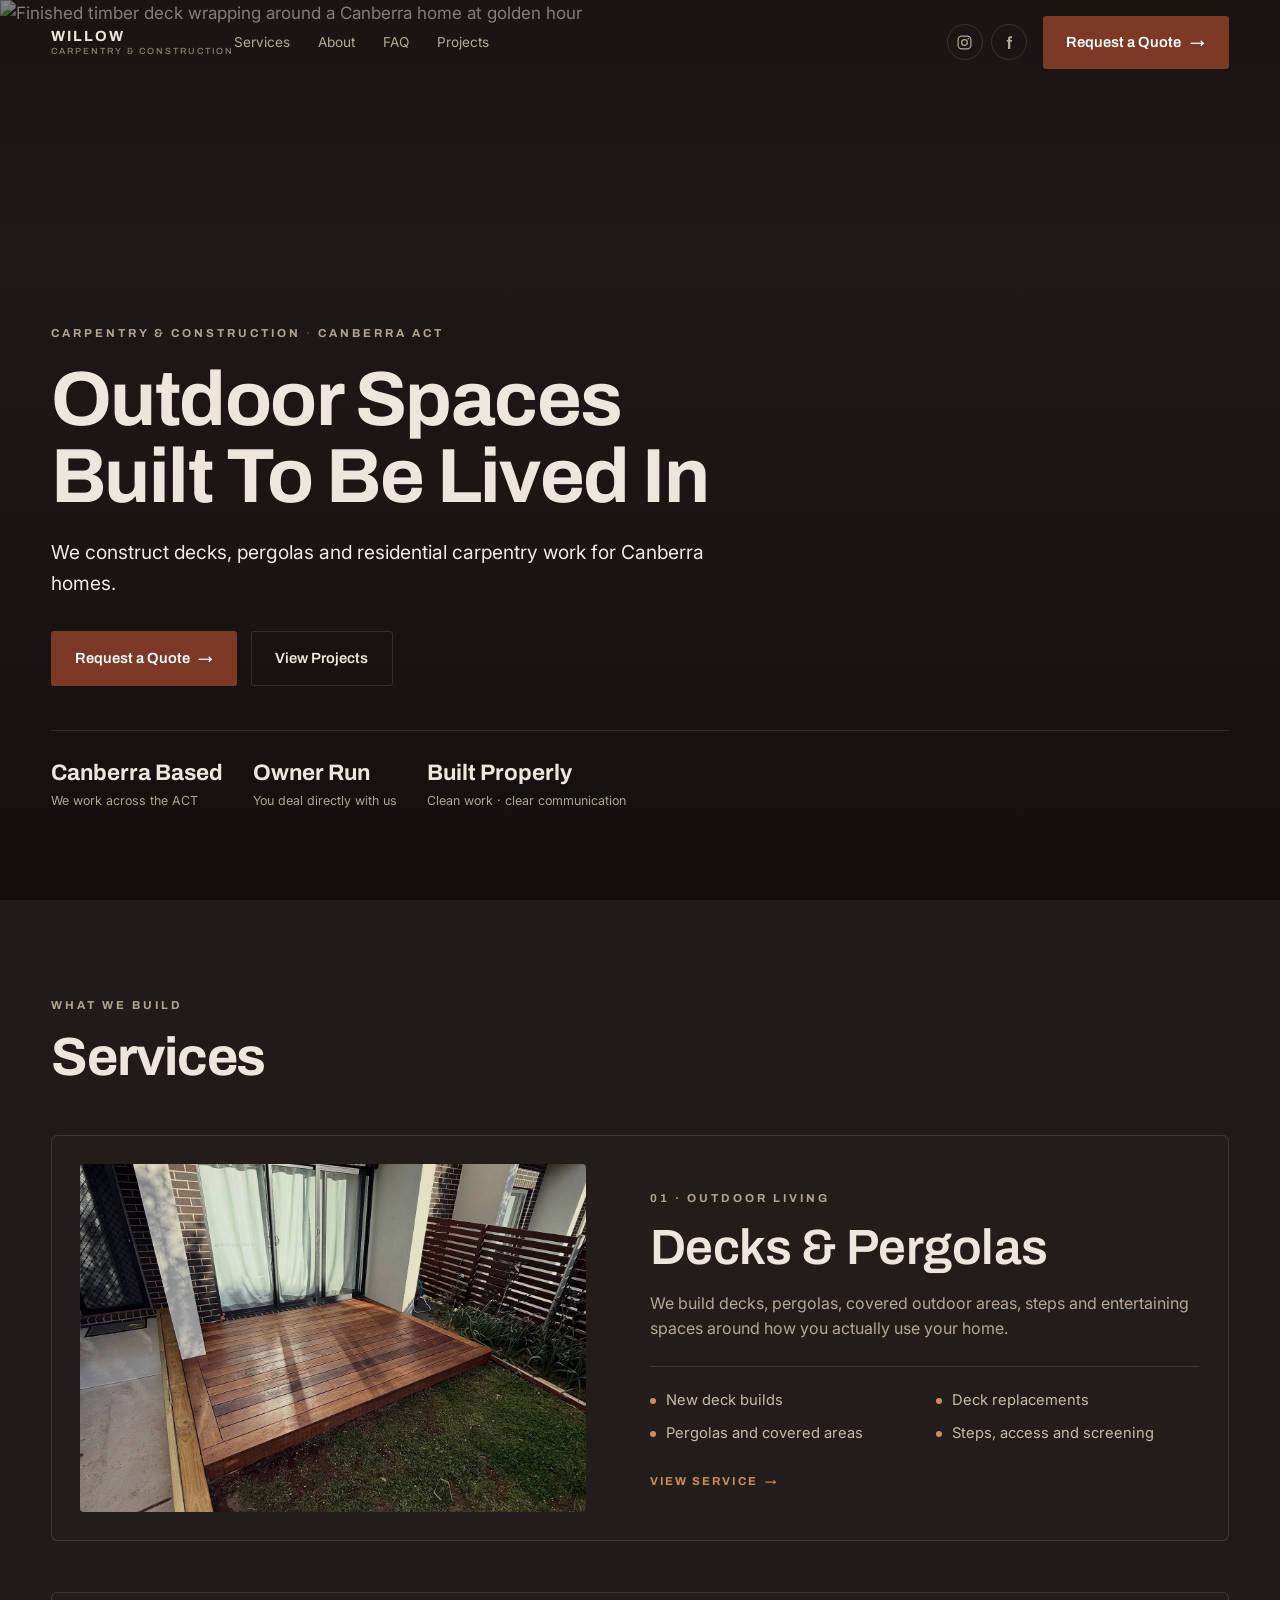
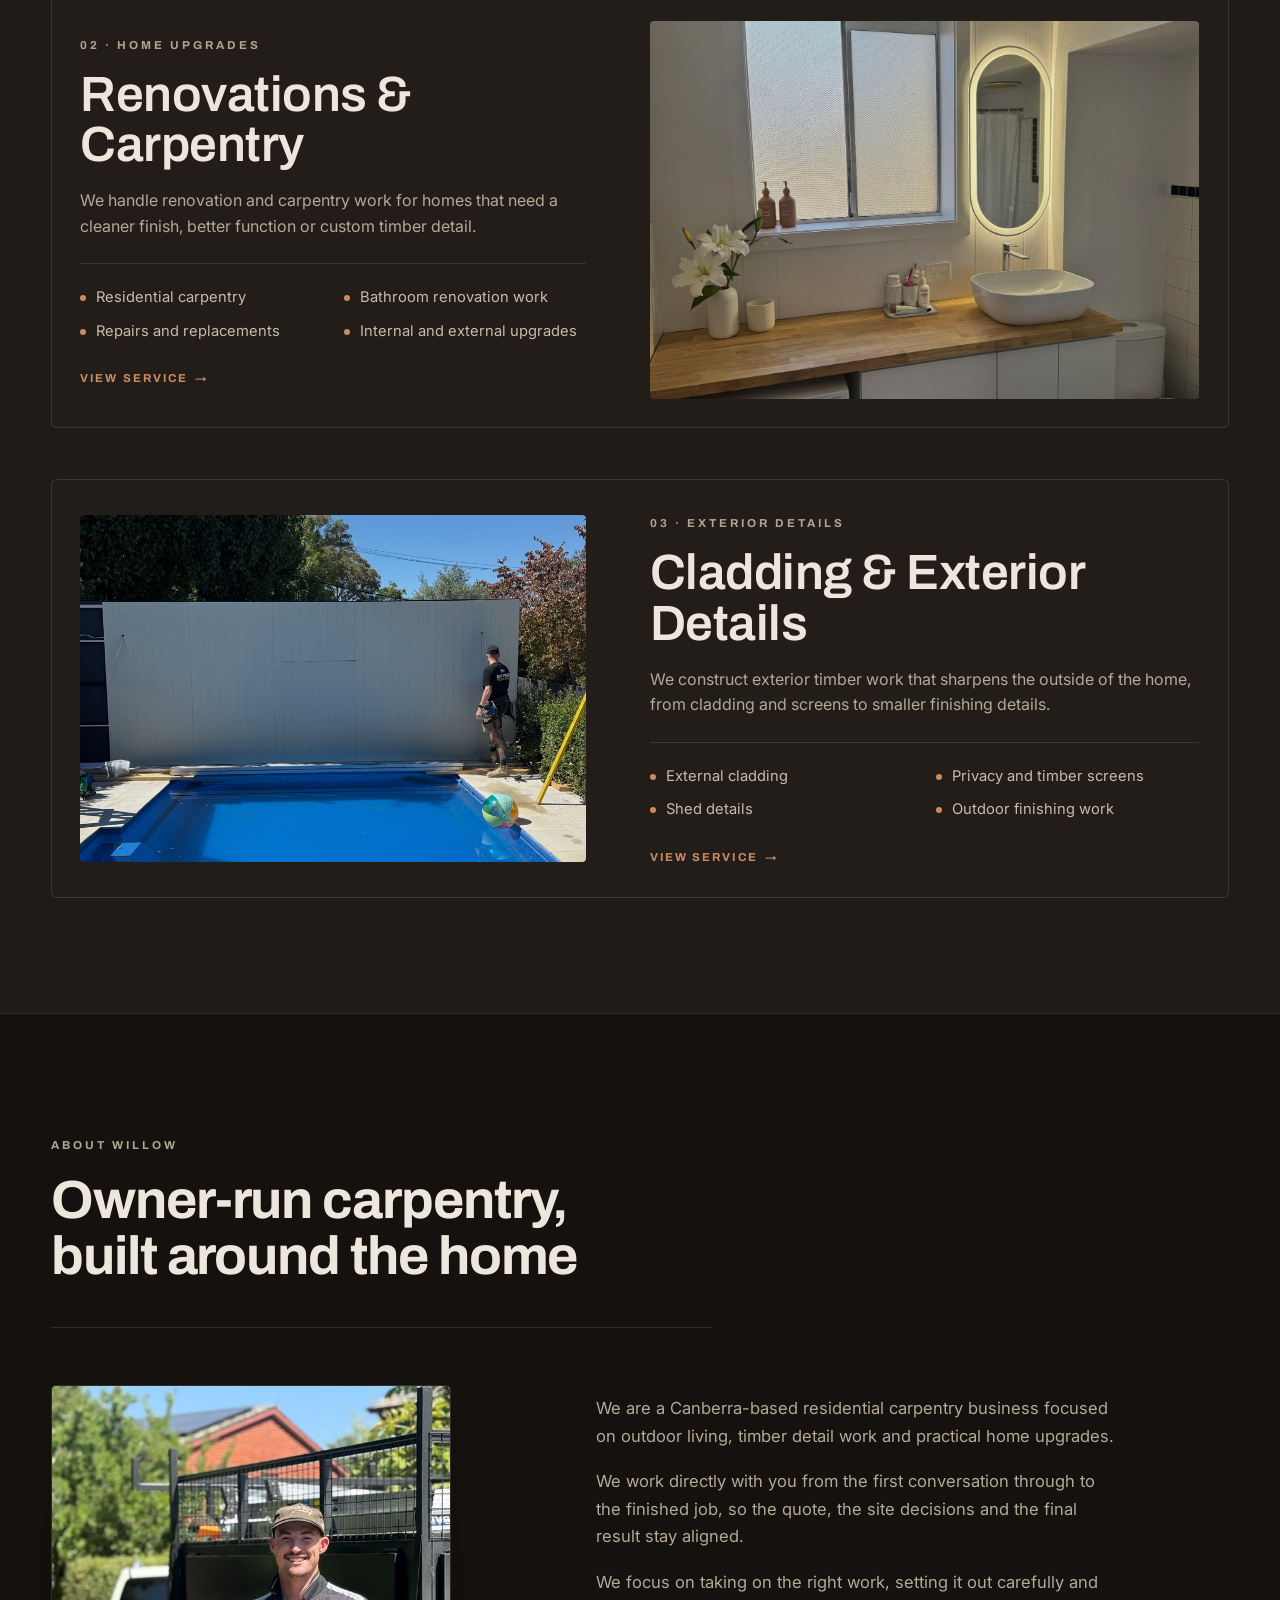
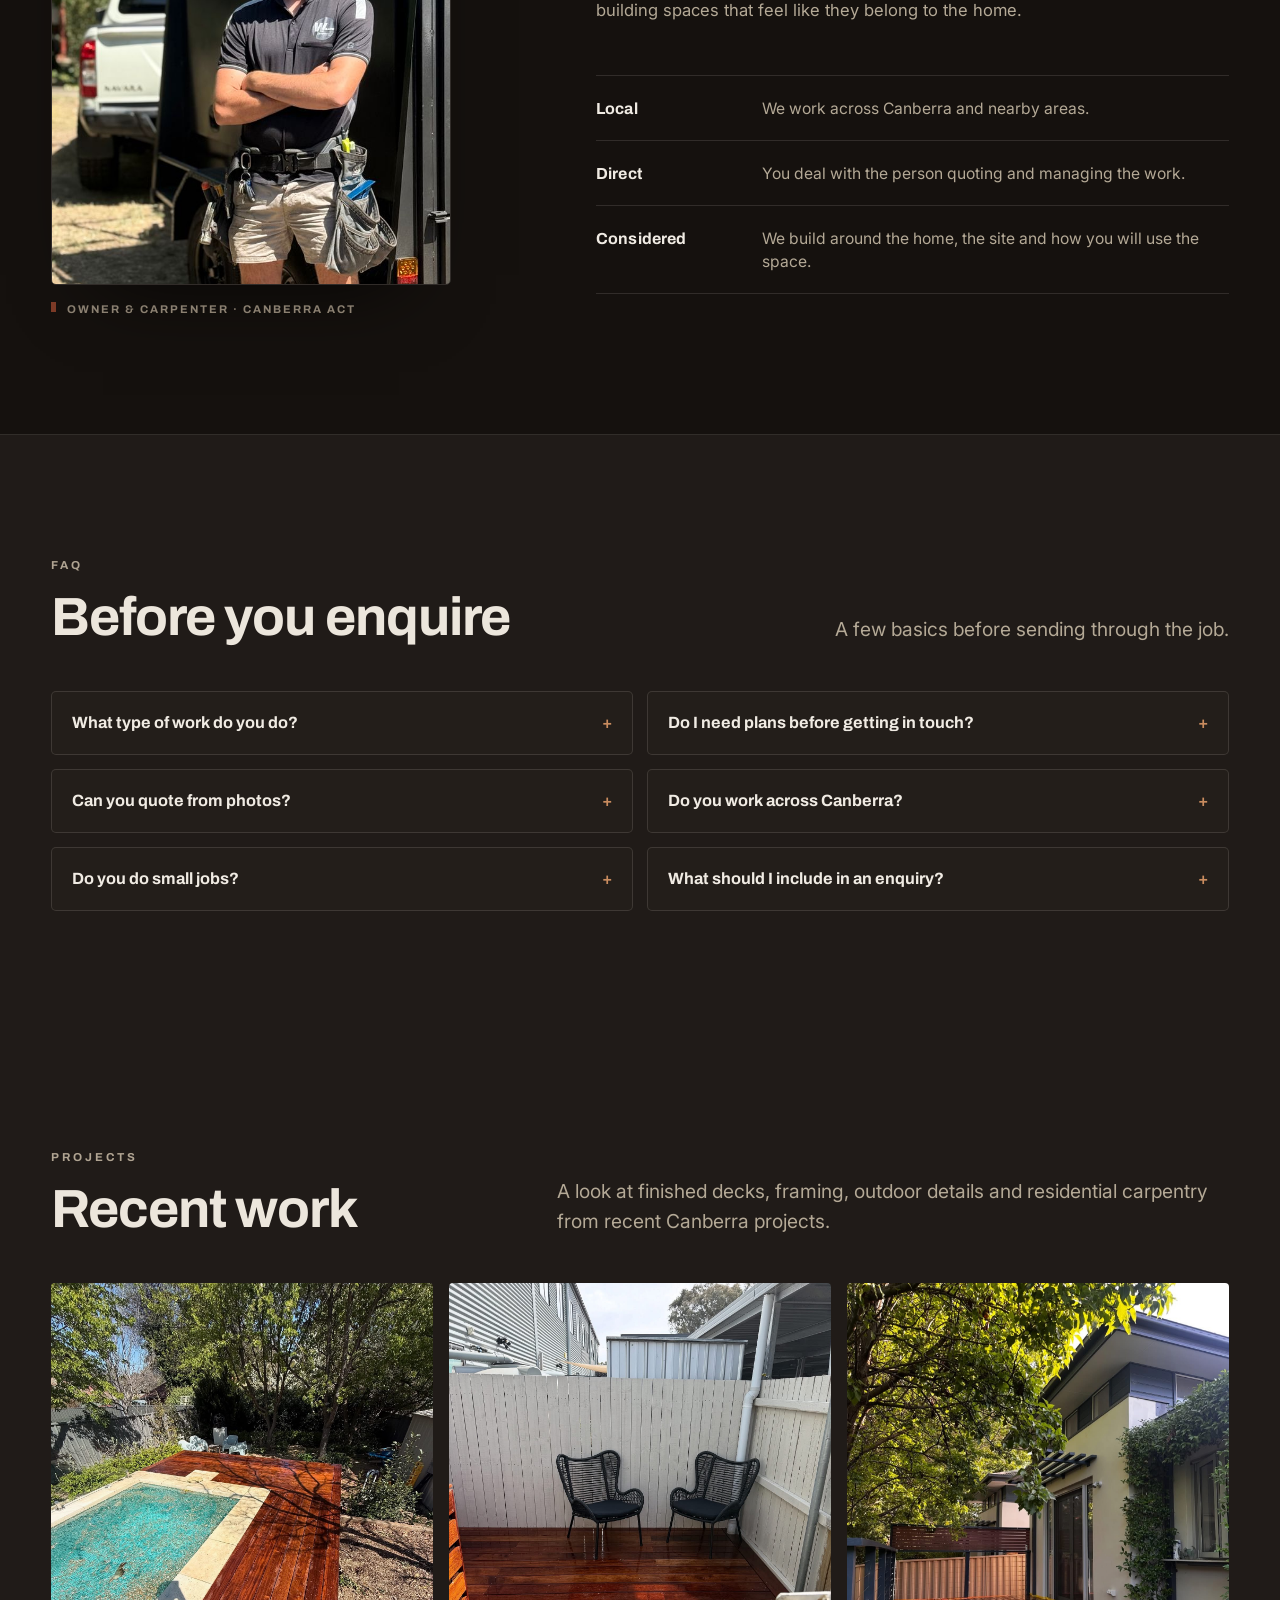
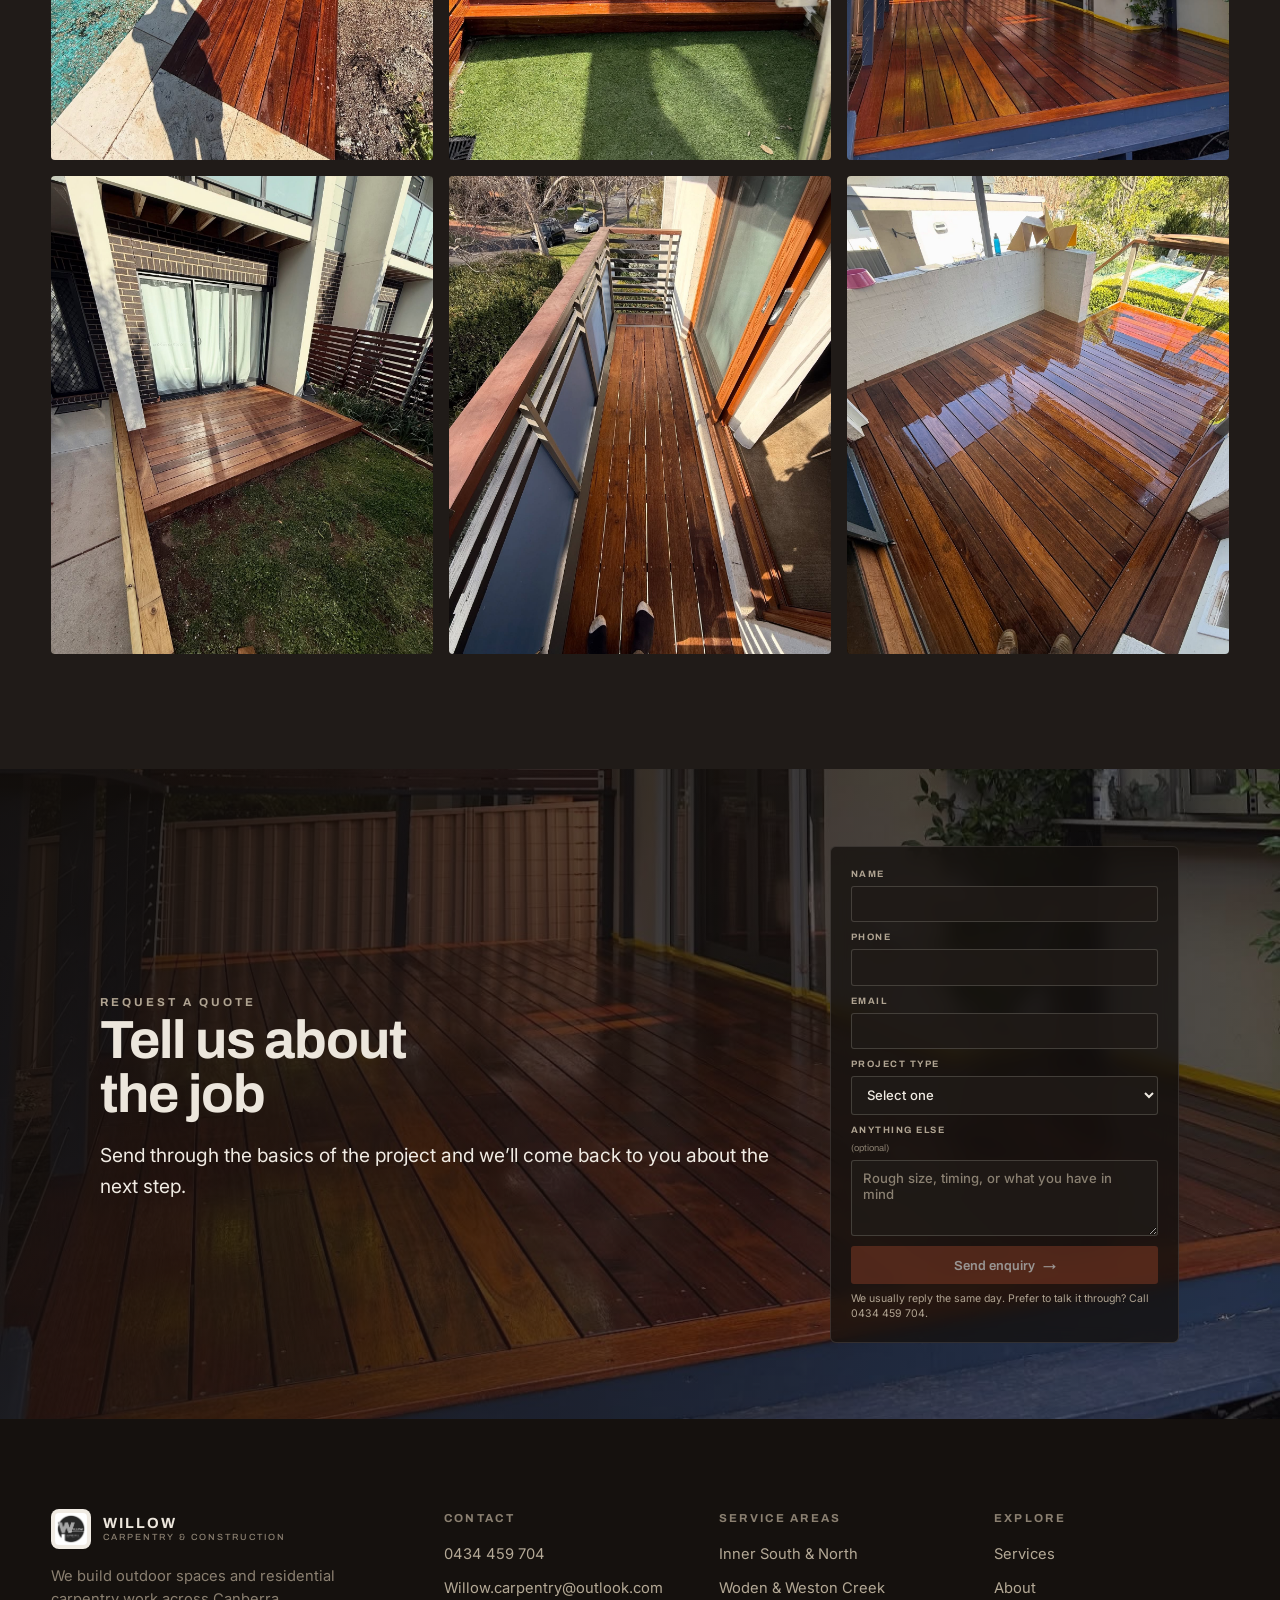
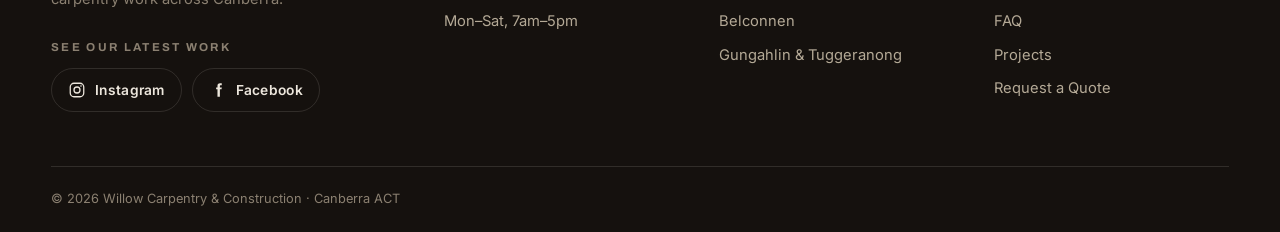
==== commit 6d9679e7: "Send enquiries through Mailgun and harden the form Replace the mailto: action with an /api/enquiry s" ====
--- a/index.html
+++ b/index.html
@@ -237,21 +237,40 @@
         <h2 class="display" data-reveal>Tell us about the job</h2>
         <p class="lede" data-reveal>Send through the basics of the project and we’ll come back to you about the next step.</p>
       </div>
-      <form class="quote-form" id="quoteForm" action="mailto:Willow.carpentry@outlook.com" method="post" enctype="text/plain" data-reveal>
-        <label>Name<input type="text" name="name" autocomplete="name" required /></label>
-        <label>Phone<input type="tel" name="phone" autocomplete="tel" required /></label>
-        <label>Email<input type="email" name="email" autocomplete="email" /></label>
+      <form class="quote-form" id="quoteForm" action="/api/enquiry" method="post" novalidate data-reveal>
+        <label>Name
+          <input type="text" name="name" autocomplete="name" required minlength="2" maxlength="100" />
+          <span class="field-error" data-error-for="name"></span>
+        </label>
+        <label>Phone
+          <input type="tel" name="phone" autocomplete="tel" required maxlength="20"
+                 pattern="(\+?61[ ]?|0)[2-478]([ -]?\d){8}"
+                 title="An Australian phone number, for example 0434 459 704" />
+          <span class="field-error" data-error-for="phone"></span>
+        </label>
+        <label>Email
+          <input type="email" name="email" autocomplete="email" maxlength="150" />
+          <span class="field-error" data-error-for="email"></span>
+        </label>
         <label>Project type
-          <select name="project type" required>
+          <select name="projectType" required>
             <option value="">Select one</option>
             <option>Deck or pergola</option>
             <option>Renovation or carpentry</option>
             <option>Cladding or exterior detail</option>
             <option>Other</option>
           </select>
-        </label>
-        <button class="btn btn-primary" type="submit">Send enquiry <span class="arrow">→</span></button>
-        <p class="quote-note">This opens your email app with the enquiry filled in. Replace the email address once Willow confirms the best inbox.</p>
+          <span class="field-error" data-error-for="projectType"></span>
+        </label>
+        <label>Anything else <span class="opt">(optional)</span>
+          <textarea name="details" rows="3" maxlength="2000" placeholder="Rough size, timing, or what you have in mind"></textarea>
+        </label>
+        <div class="hp-field" aria-hidden="true">
+          <label>Website<input type="text" name="website" tabindex="-1" autocomplete="off" /></label>
+        </div>
+        <button class="btn btn-primary" type="submit" id="quoteSubmit">Send enquiry <span class="arrow">→</span></button>
+        <p class="form-status" id="quoteStatus" role="status" aria-live="polite"></p>
+        <p class="quote-note">We usually reply the same day. Prefer to talk it through? Call <a href="tel:+61434459704">0434 459 704</a>.</p>
       </form>
     </div>
   </section>
--- a/polish.css
+++ b/polish.css
@@ -431,3 +431,30 @@
 @media (max-width: 900px) {
   .nav-social { margin-right: 12px; }
 }
+
+/* ---- Quote form: validation, honeypot, status ---------------------- */
+/* Off-screen rather than display:none so bots still fill it in. */
+.hp-field {
+  position: absolute; left: -9999px; top: auto;
+  width: 1px; height: 1px; overflow: hidden;
+}
+
+.quote-form .opt { color: var(--stone-dim); font-weight: 400; text-transform: none; letter-spacing: 0; }
+
+.field-error {
+  display: block; margin-top: 5px;
+  font-size: 0.72rem; font-weight: 500; letter-spacing: 0.01em;
+  color: #E39A82; text-transform: none; min-height: 0;
+}
+.field-error:empty { display: none; }
+
+.quote-form [aria-invalid="true"] { border-color: #E39A82; }
+
+.quote-form button[disabled] { opacity: .55; cursor: not-allowed; }
+
+.form-status {
+  margin-top: 10px; font-size: 0.8rem; line-height: 1.5; color: var(--text-mute);
+}
+.form-status:empty { display: none; }
+.form-status.is-ok { color: #A8C08D; }
+.form-status.is-error { color: #E39A82; }
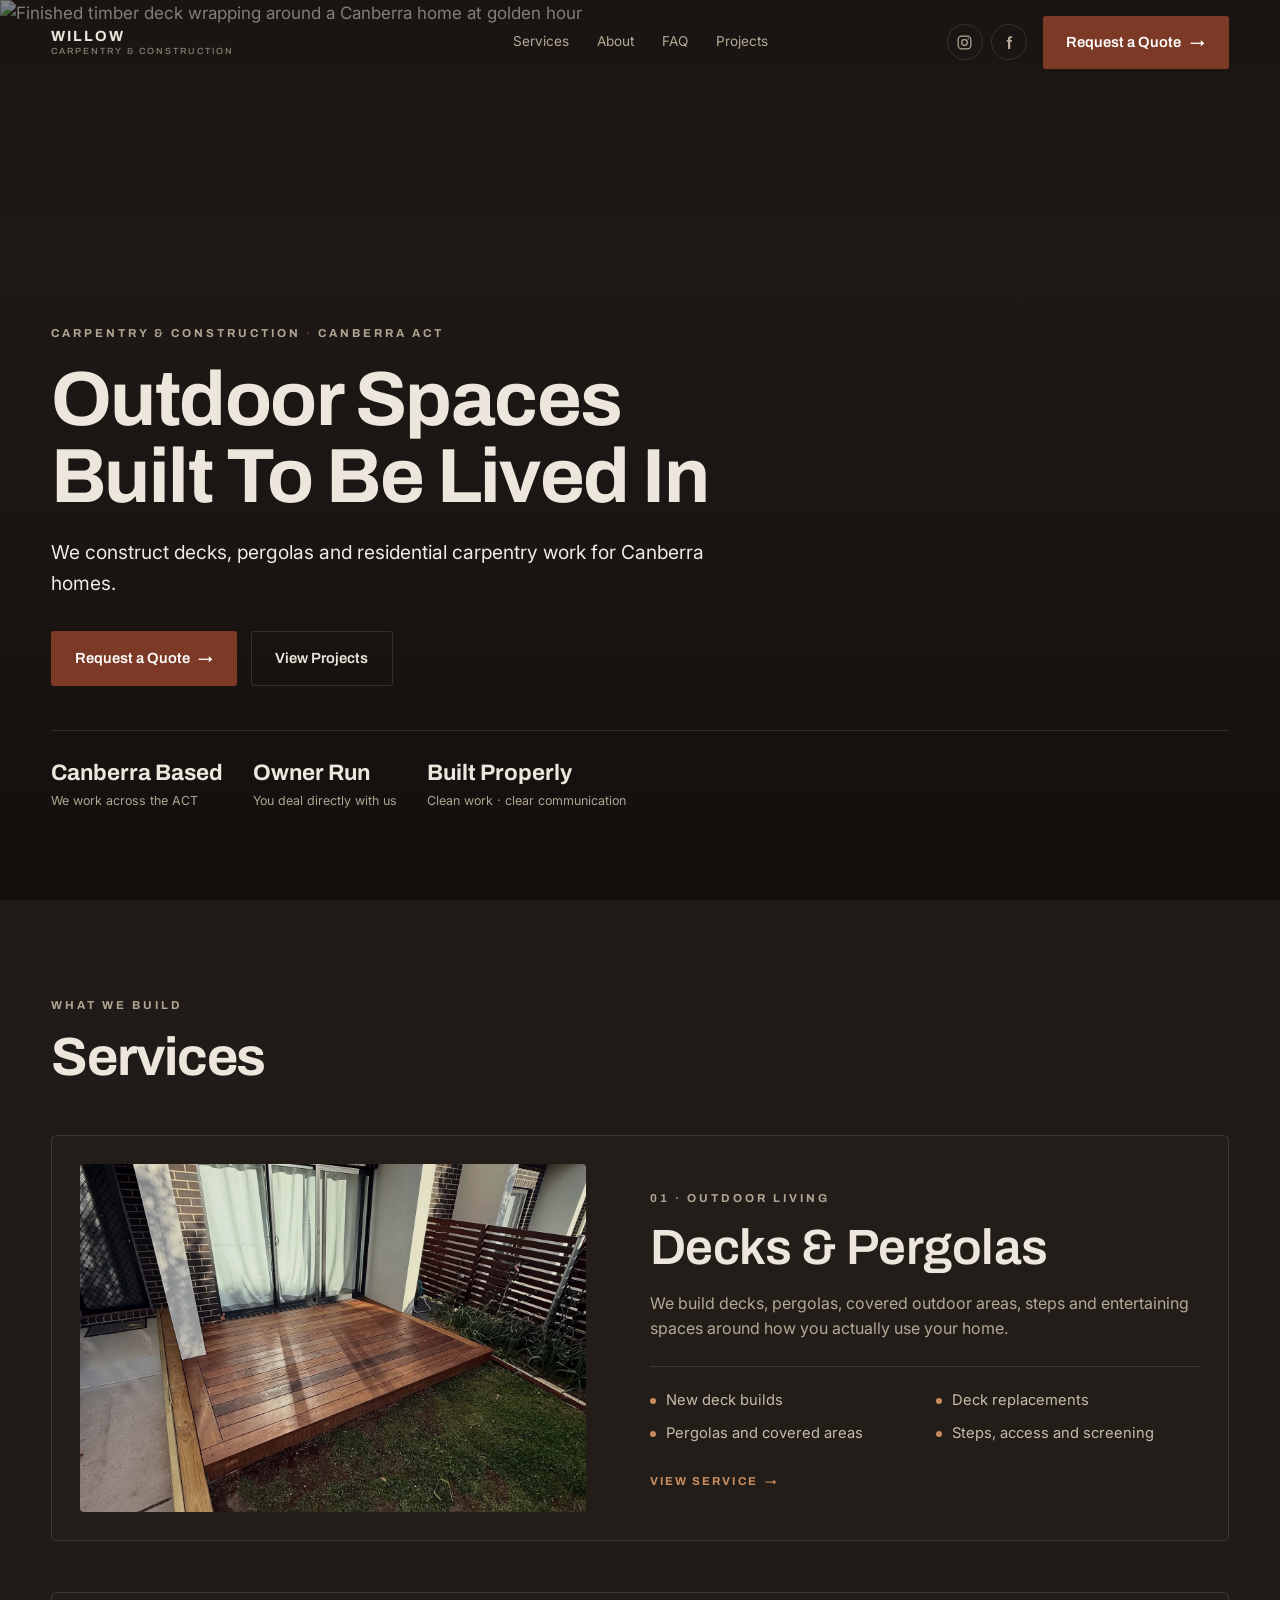
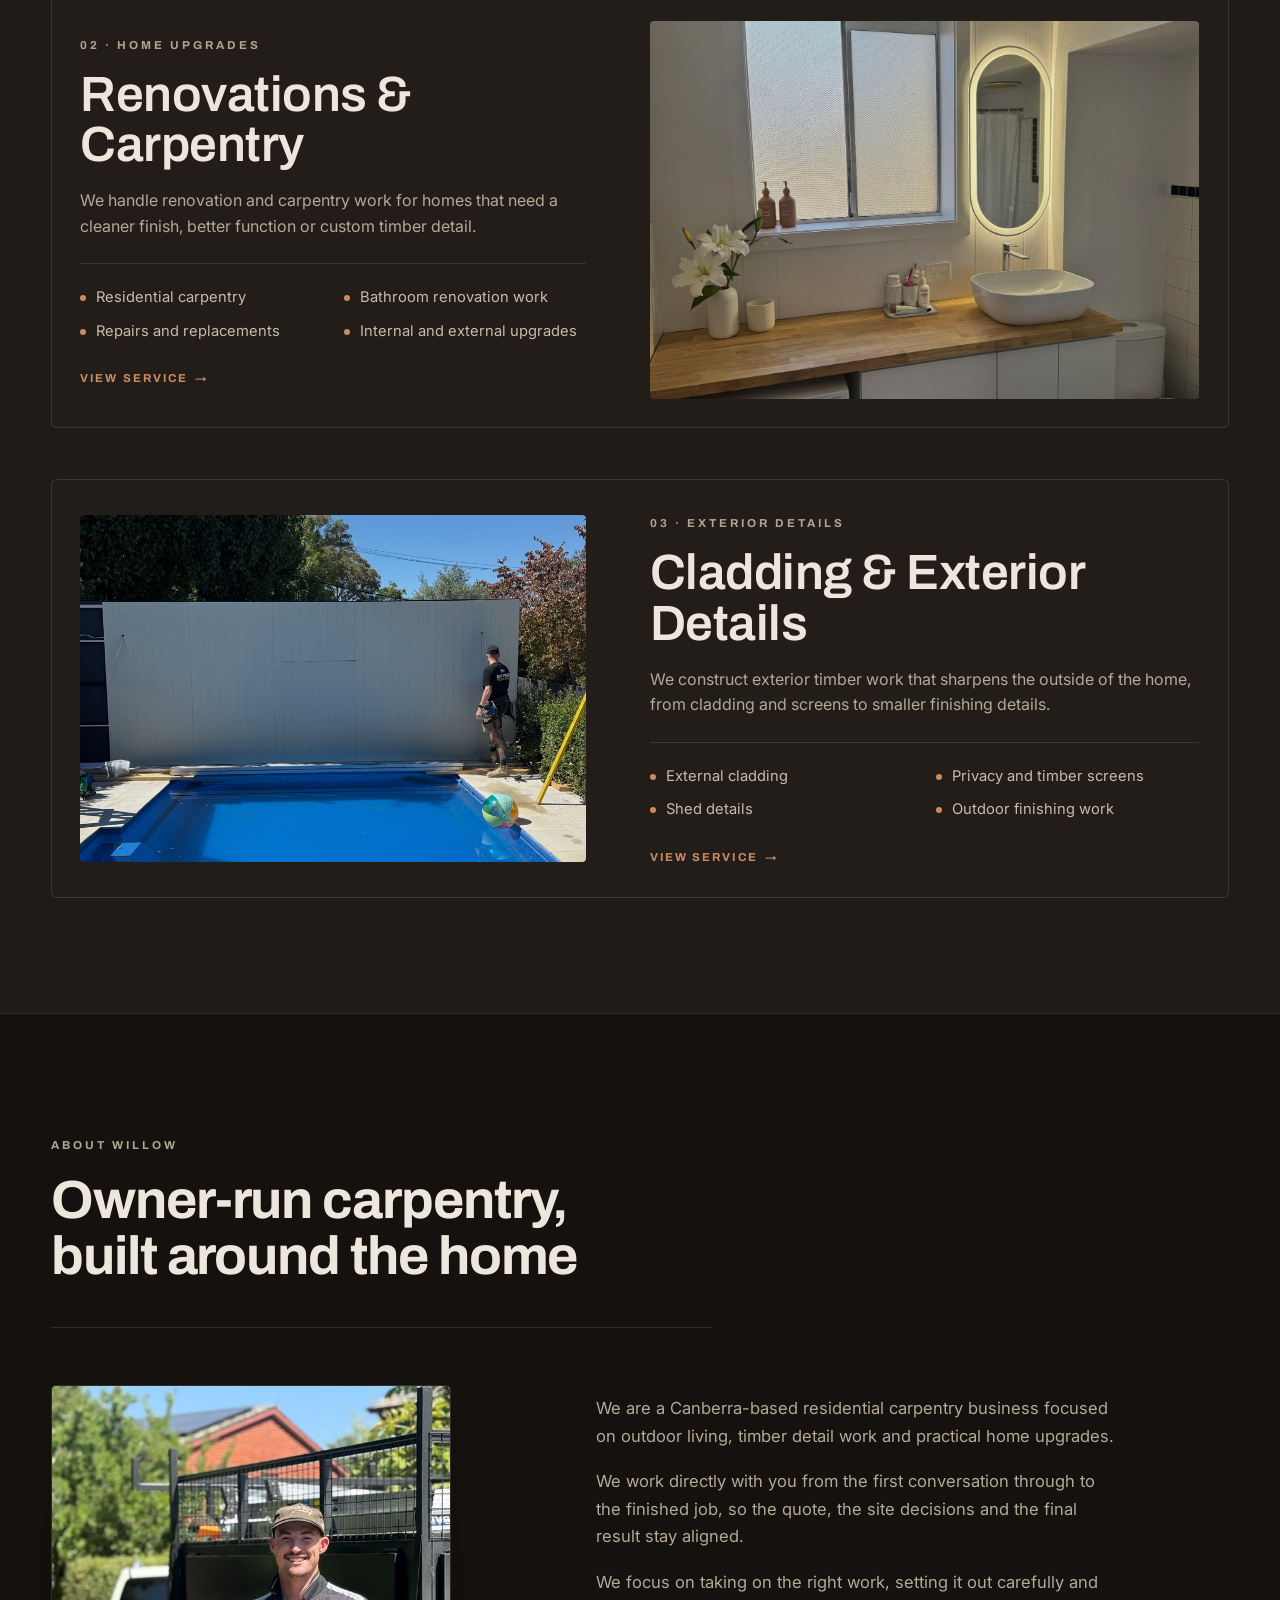
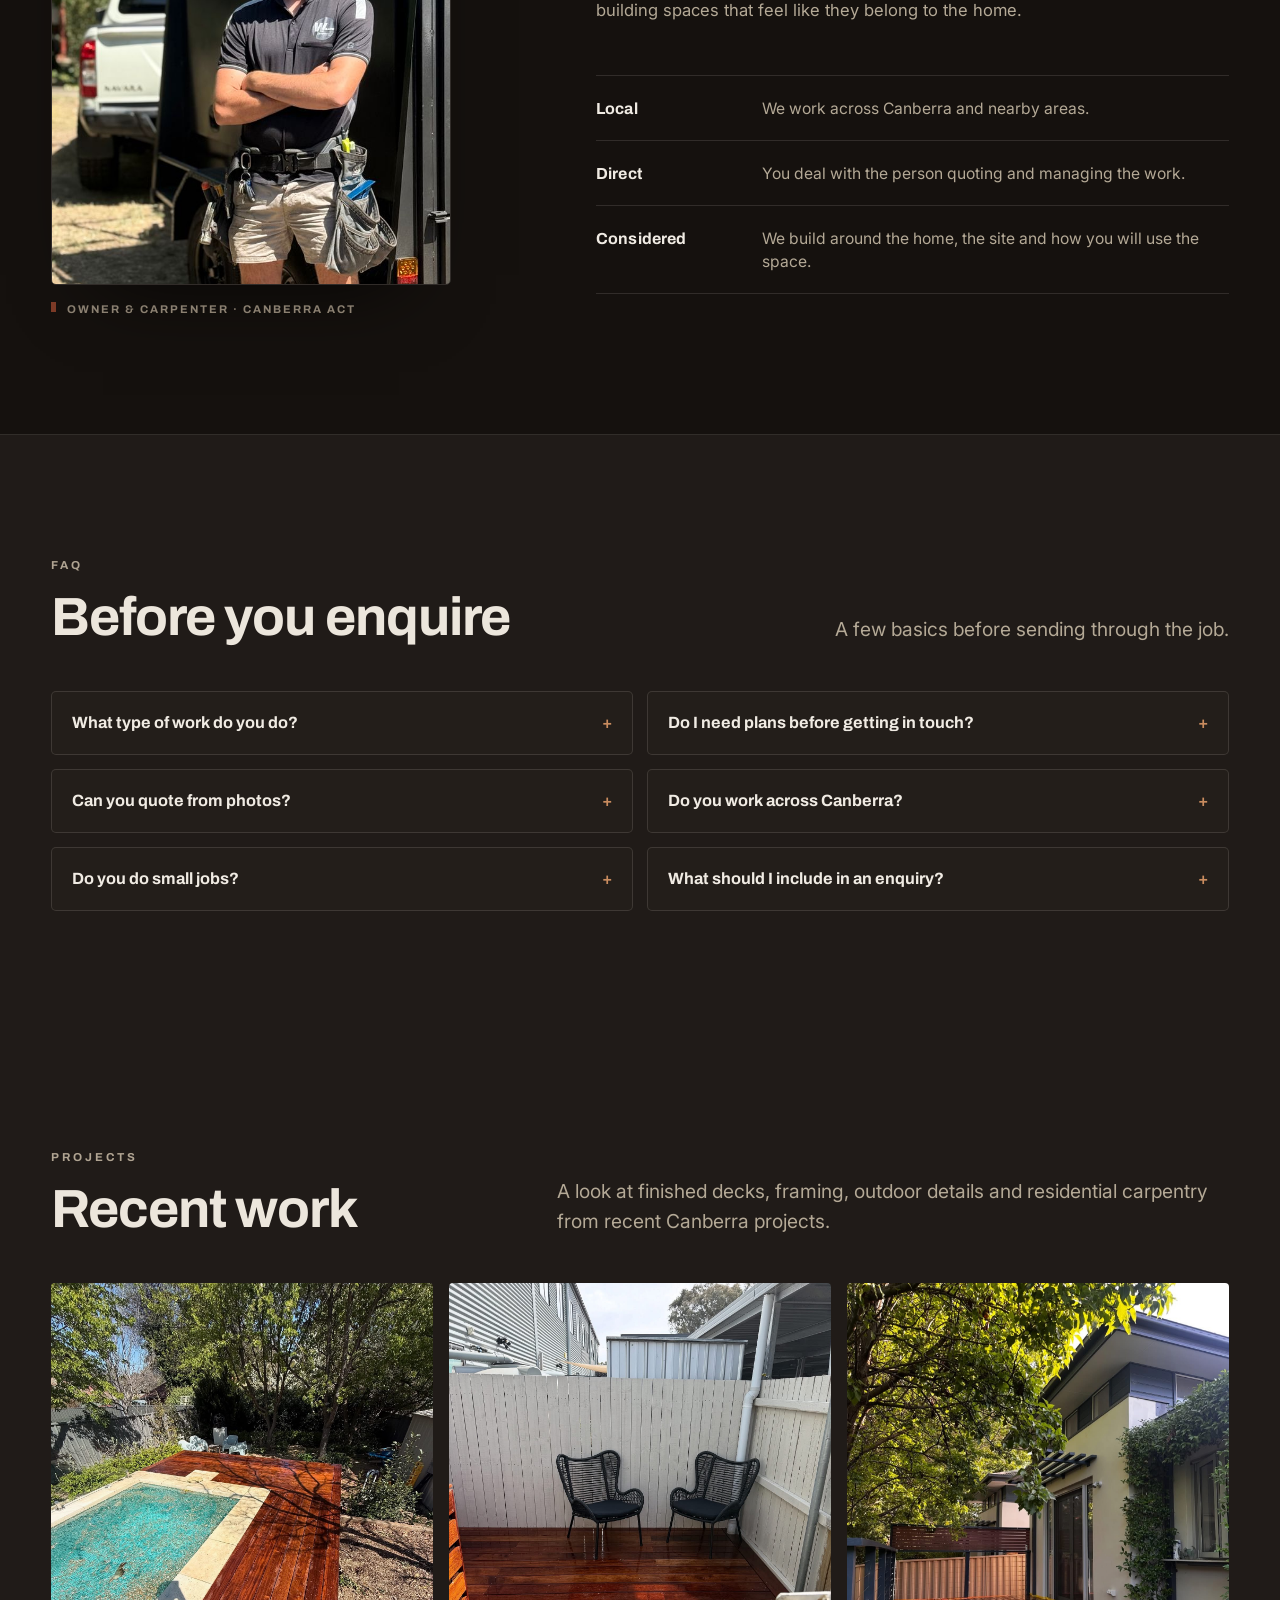
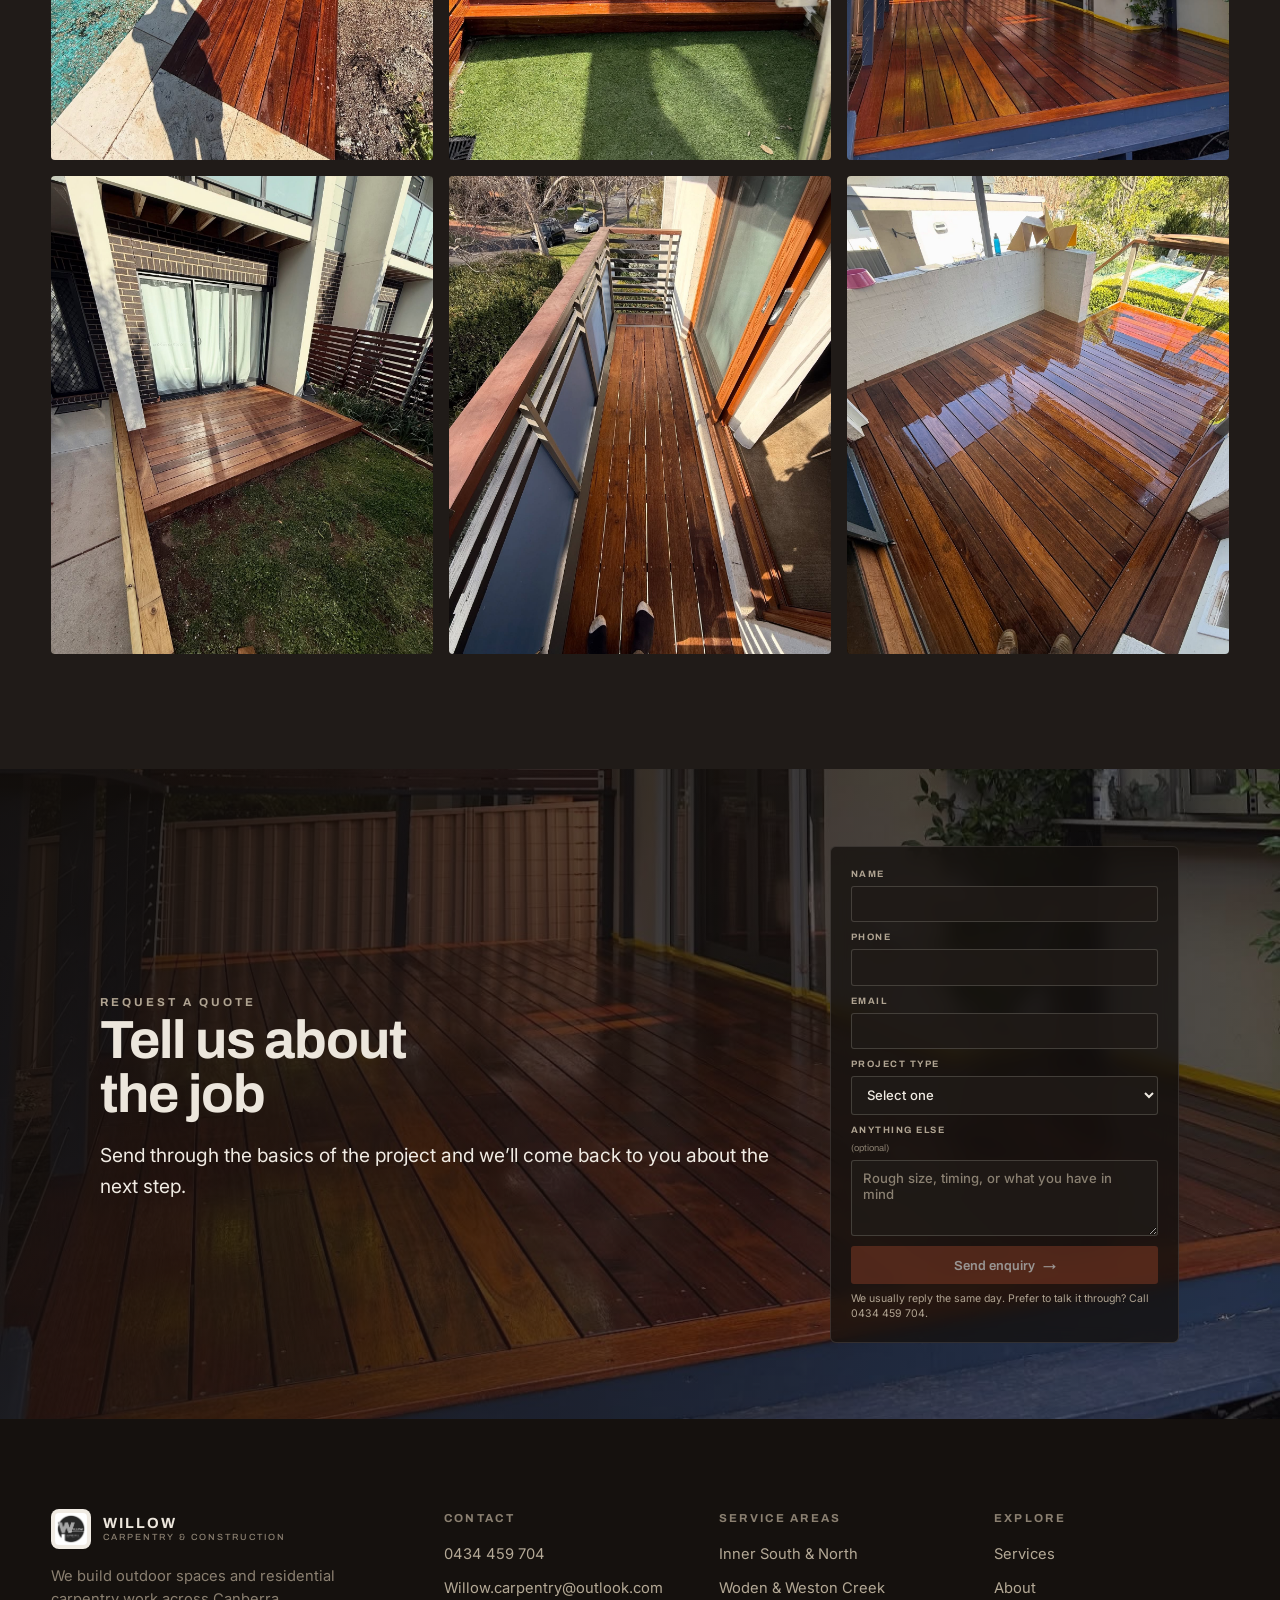
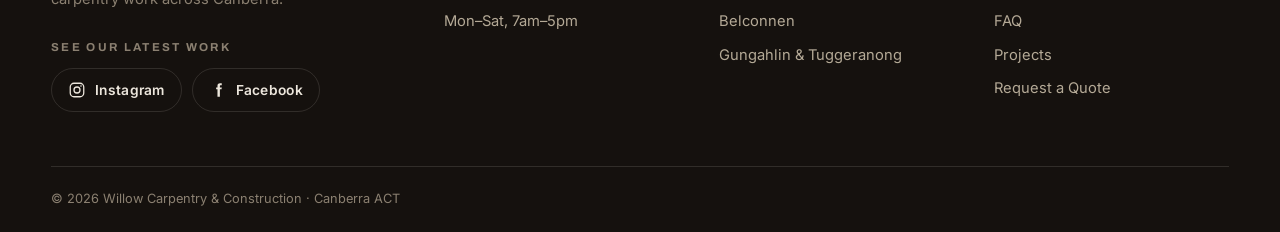
==== commit 5ce12e46: "Indexing: add sitemap, robots.txt, canonical tags, Search Console verification file Co-Authored-By: " ====
--- a/index.html
+++ b/index.html
@@ -5,6 +5,7 @@
   <meta name="viewport" content="width=device-width, initial-scale=1.0" />
   <title>Willow Carpentry &amp; Construction — Decks, Pergolas &amp; Carpentry in Canberra</title>
   <meta name="description" content="We build decks, pergolas, outdoor areas and residential carpentry work across Canberra ACT. View recent projects and request a quote." />
+  <link rel="canonical" href="https://www.willowcarpentry.com.au/" />
   <link rel="preconnect" href="https://fonts.googleapis.com" />
   <link rel="preconnect" href="https://fonts.gstatic.com" crossorigin />
   <link href="https://fonts.googleapis.com/css2?family=Archivo:wght@400;500;600;700;800&family=Inter:wght@400;500;600&display=swap" rel="stylesheet" />
--- a/styles.css
+++ b/styles.css
@@ -70,7 +70,7 @@
 .brand img { height: 40px; width: 40px; object-fit: contain; background: var(--offwhite); border-radius: 8px; padding: 4px; }
 .brand .bt { font-family: var(--ff-display); font-weight: 700; letter-spacing: 0.14em; font-size: 0.92rem; line-height: 1; }
 .brand .bt small { display: block; font-size: 0.56rem; font-weight: 500; letter-spacing: 0.22em; color: var(--stone-dim); margin-top: 3px; }
-.nav-links { display: flex; gap: 28px; align-items: center; }
+.nav-links { display: flex; gap: 28px; align-items: center; position: absolute; left: 50%; top: 50%; transform: translate(-50%, -50%); }
 .nav-links a { font-size: 0.85rem; color: var(--text-mute); transition: color .25s; }
 .nav-links a:hover { color: var(--text); }
 .nav-burger { display: none; flex-direction: column; gap: 5px; padding: 6px; }
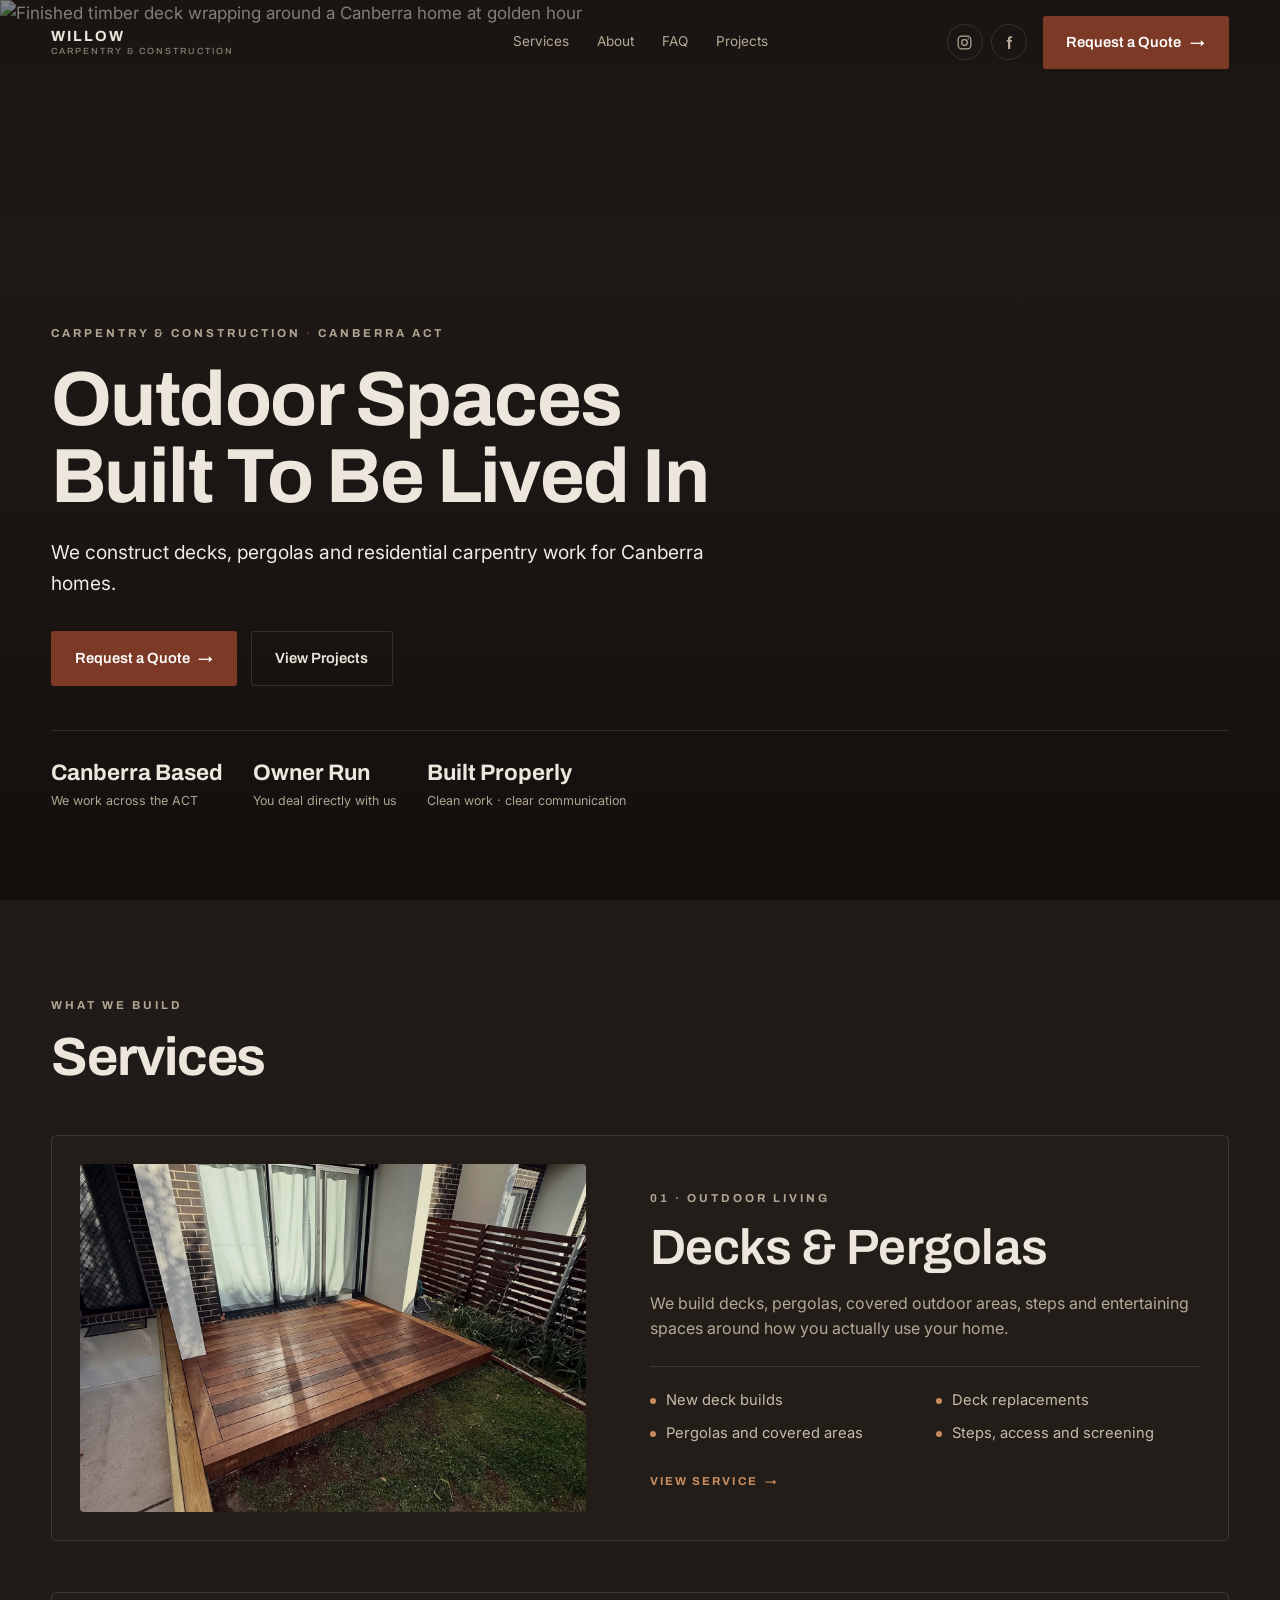
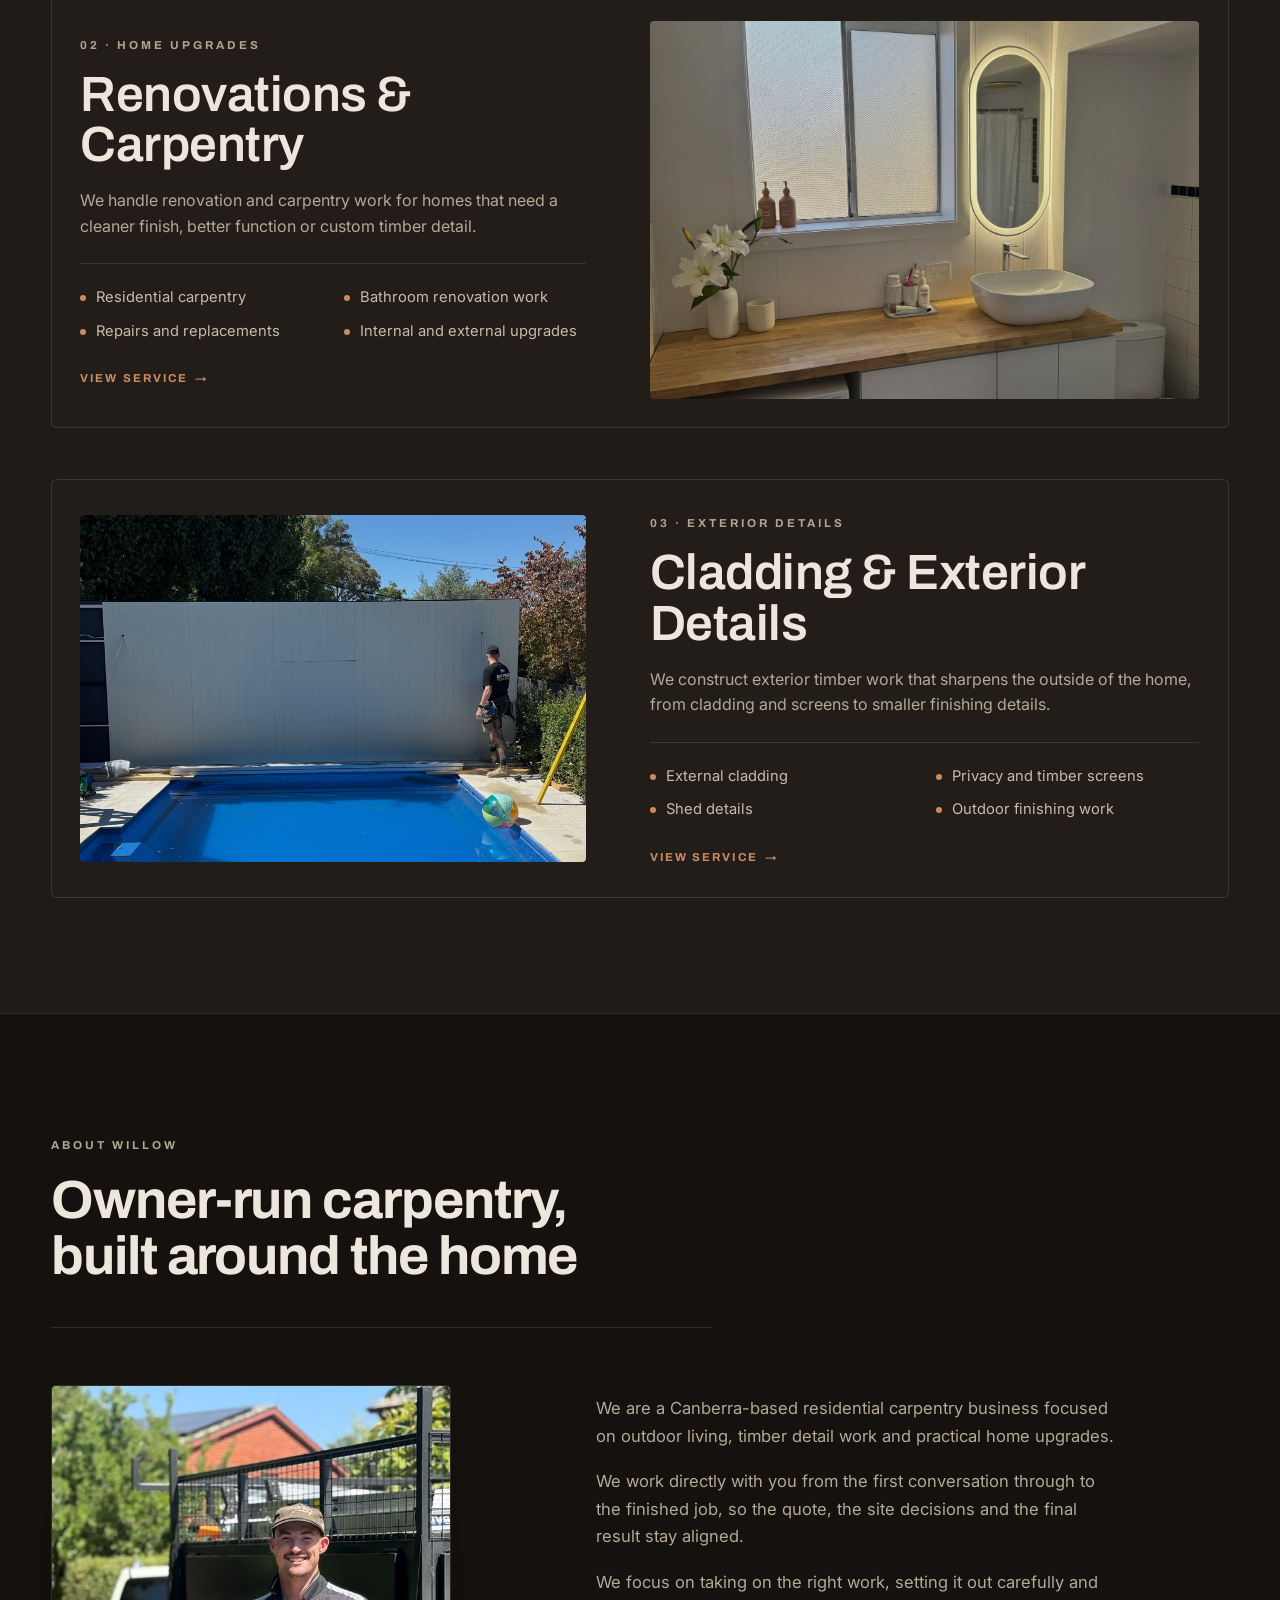
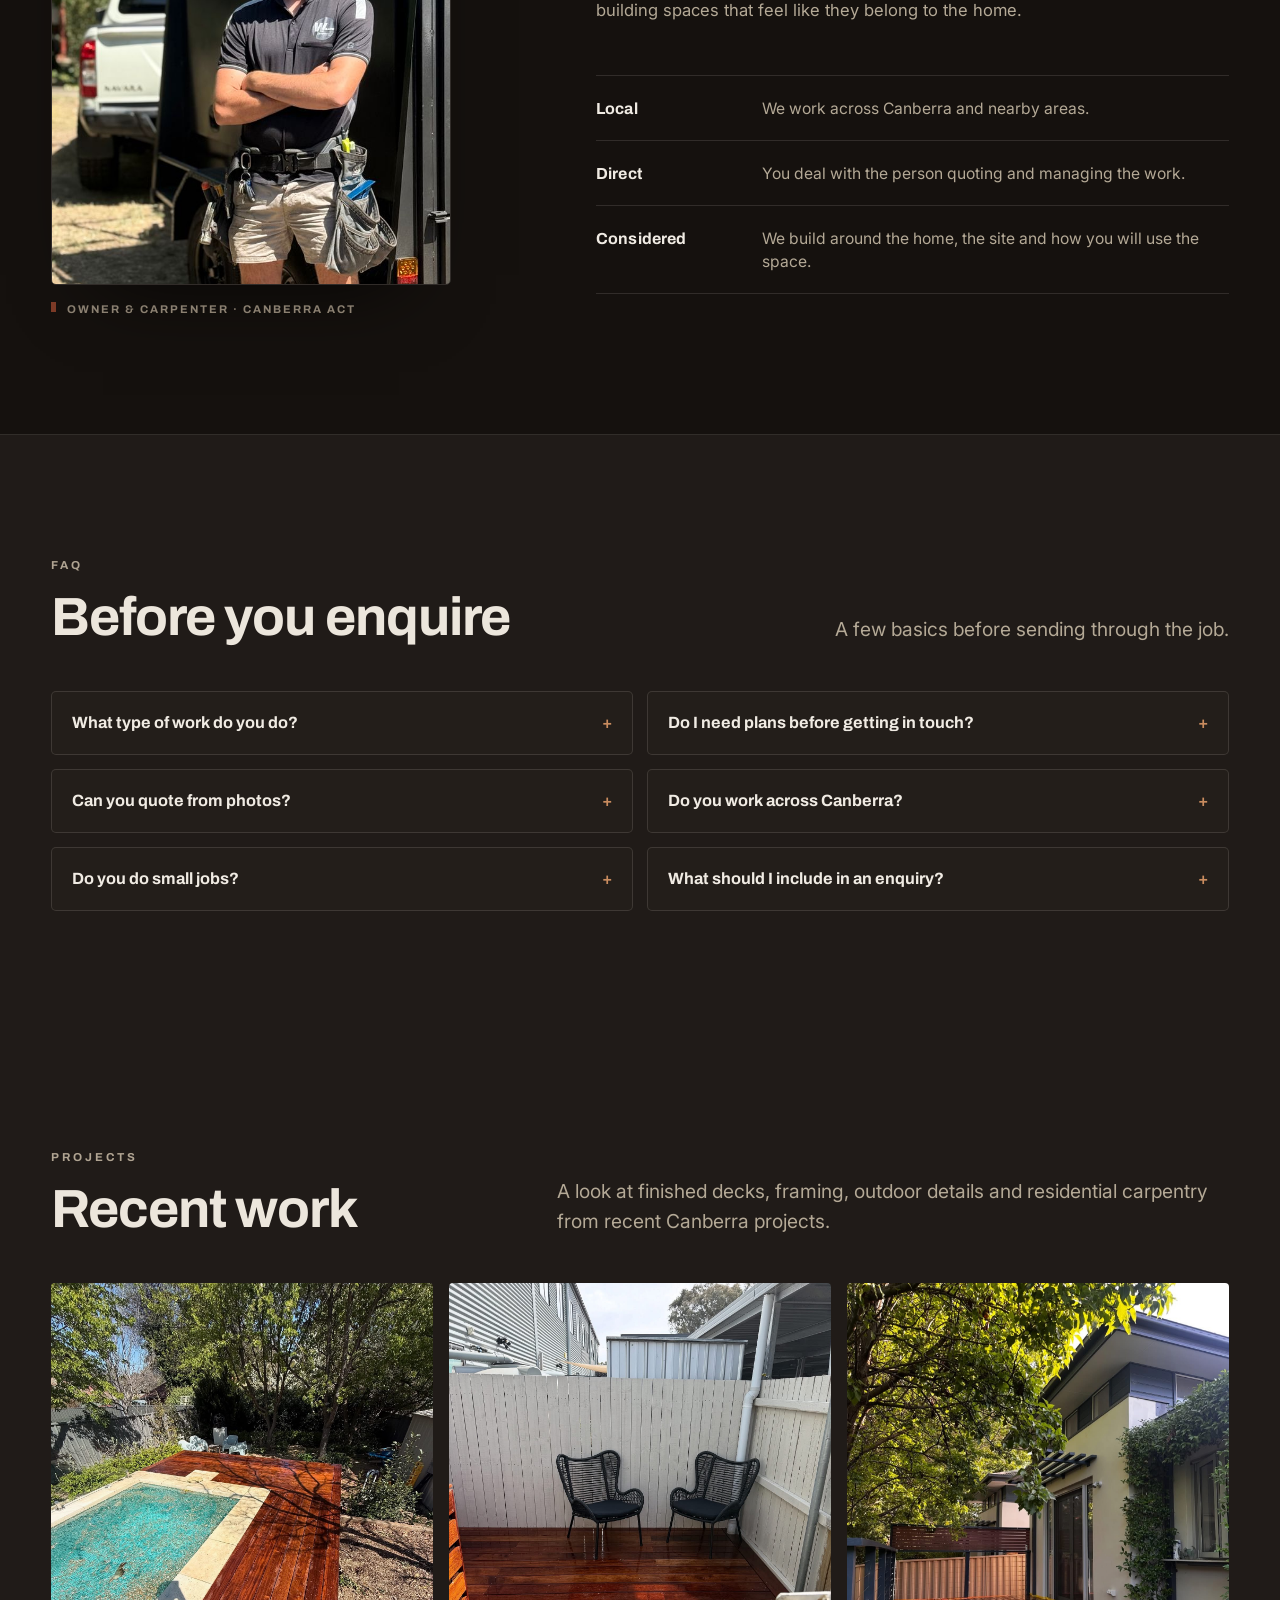
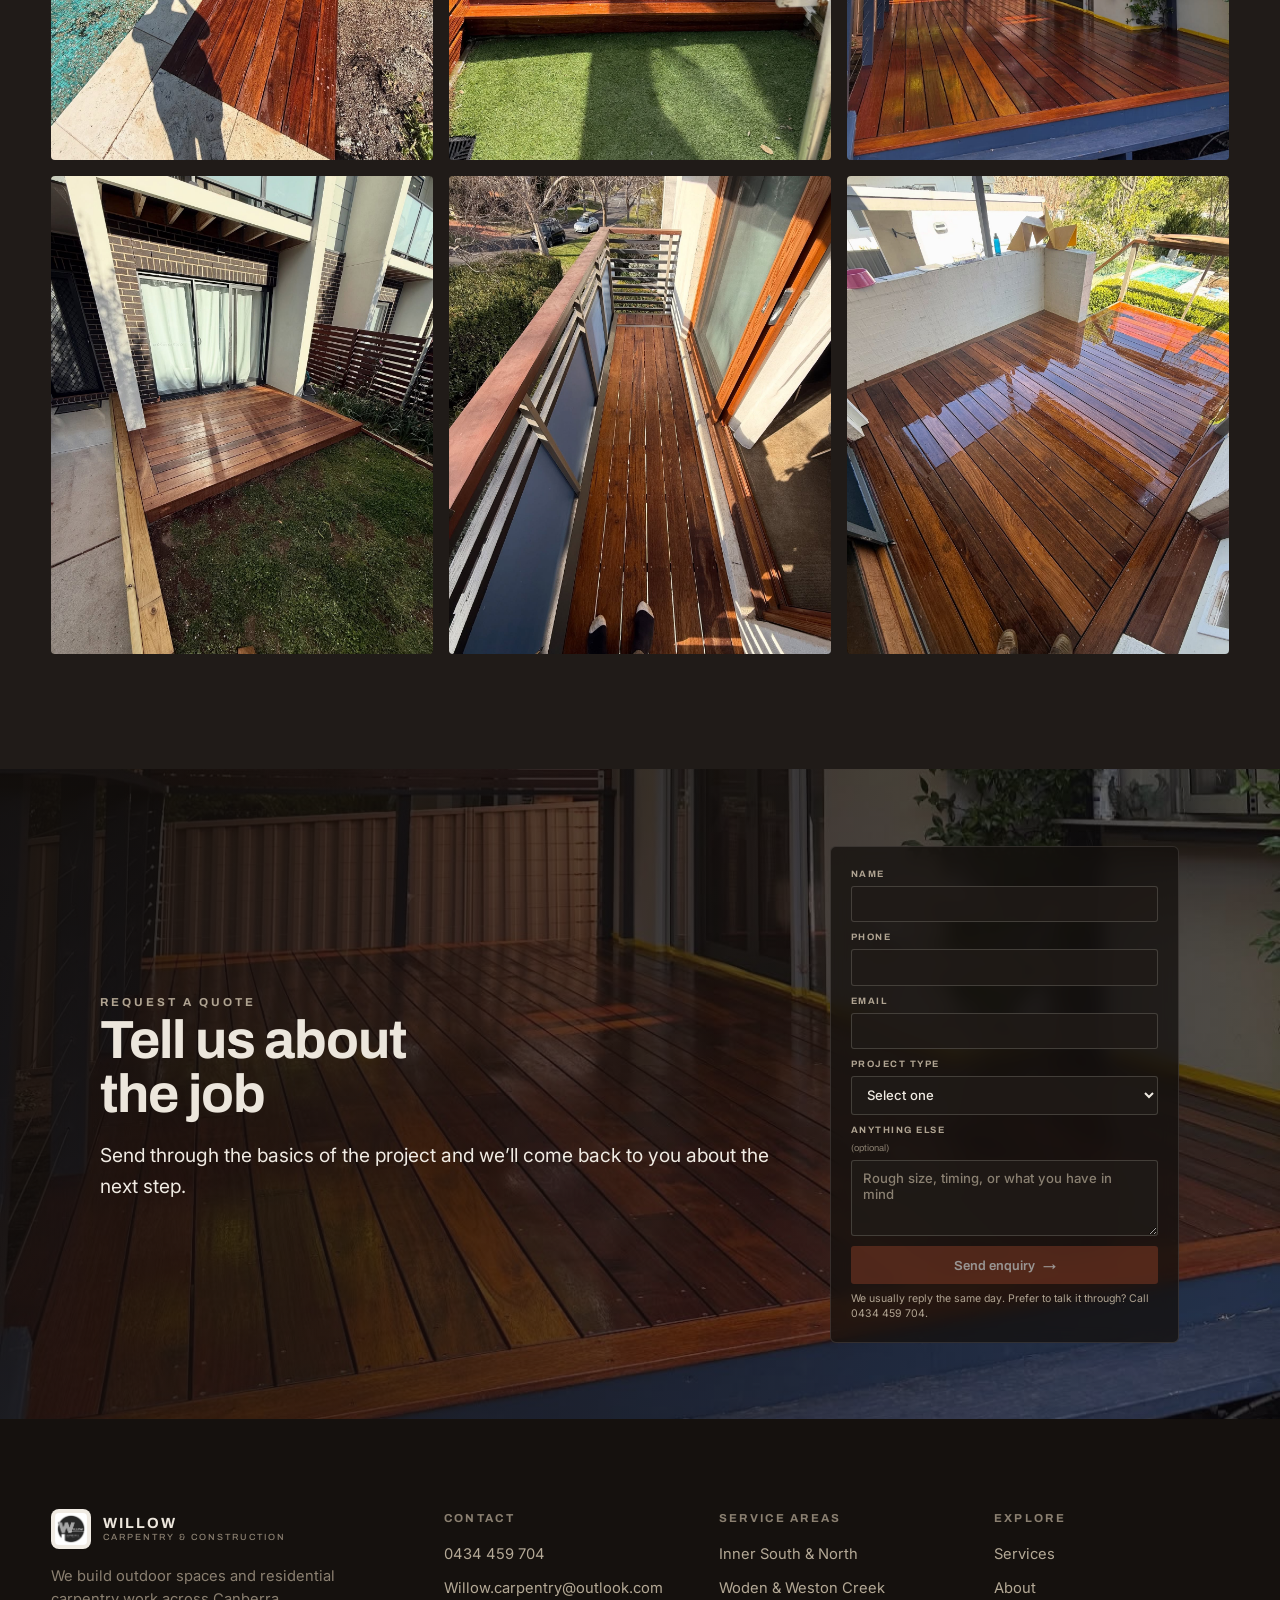
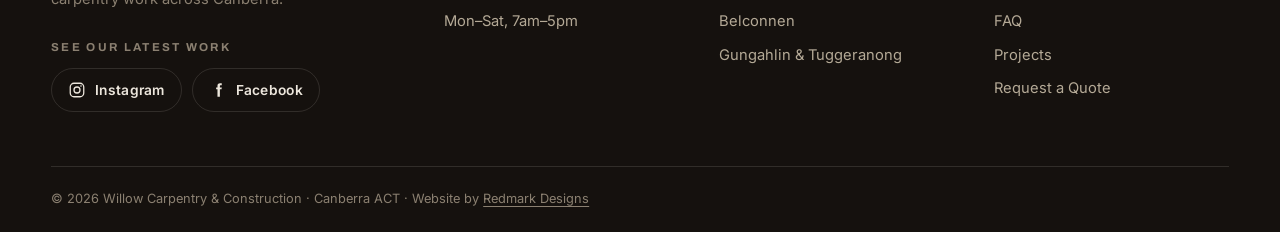
==== commit 4d67341b: "Footer: add Website by Redmark Designs credit Co-Authored-By: Claude Opus 5.5 <noreply@anthropic.com" ====
--- a/index.html
+++ b/index.html
@@ -328,7 +328,7 @@
         </div>
       </div>
       <div class="footer-bottom">
-        <span>© 2026 Willow Carpentry &amp; Construction · Canberra ACT</span>
+        <span>© 2026 Willow Carpentry &amp; Construction · Canberra ACT · Website by <a href="https://www.redmarkdesigns.com.au/" target="_blank" rel="noopener" style="text-decoration:underline;text-underline-offset:3px">Redmark Designs</a></span>
       </div>
     </div>
   </footer>
